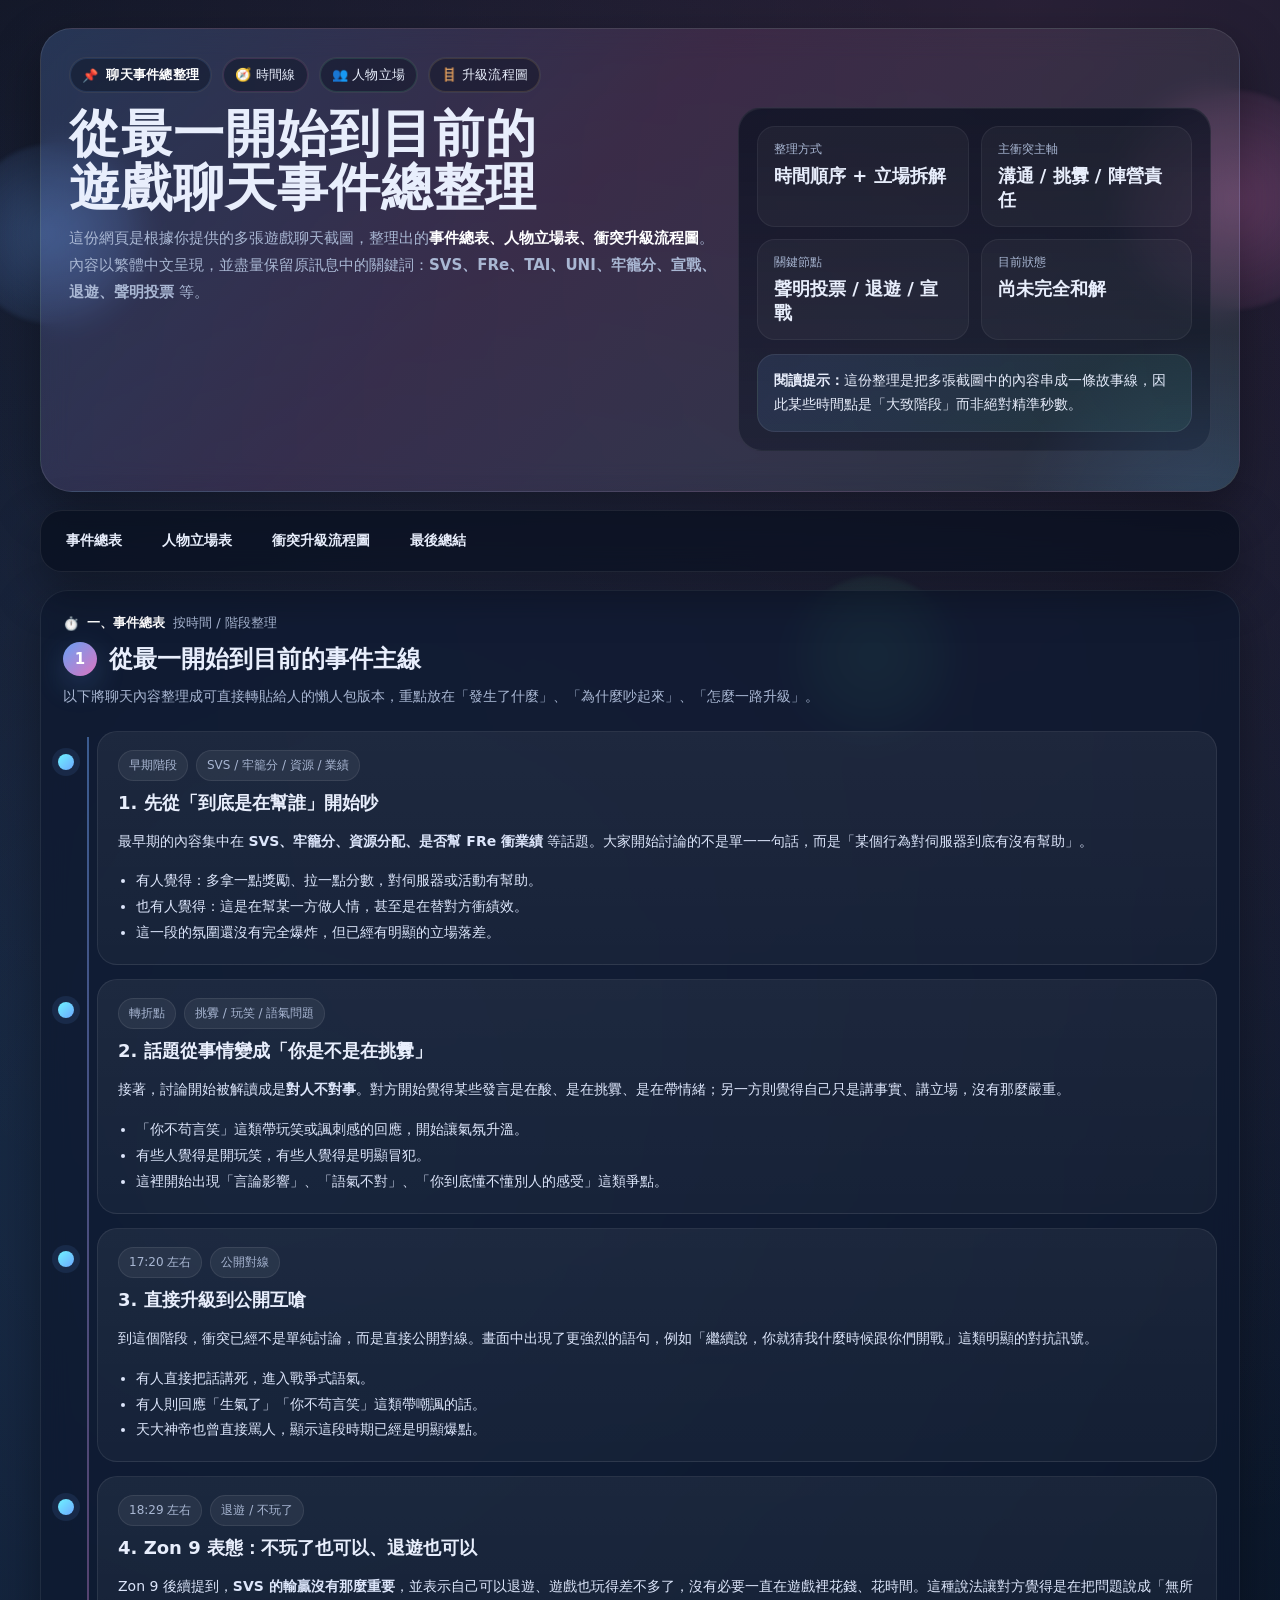
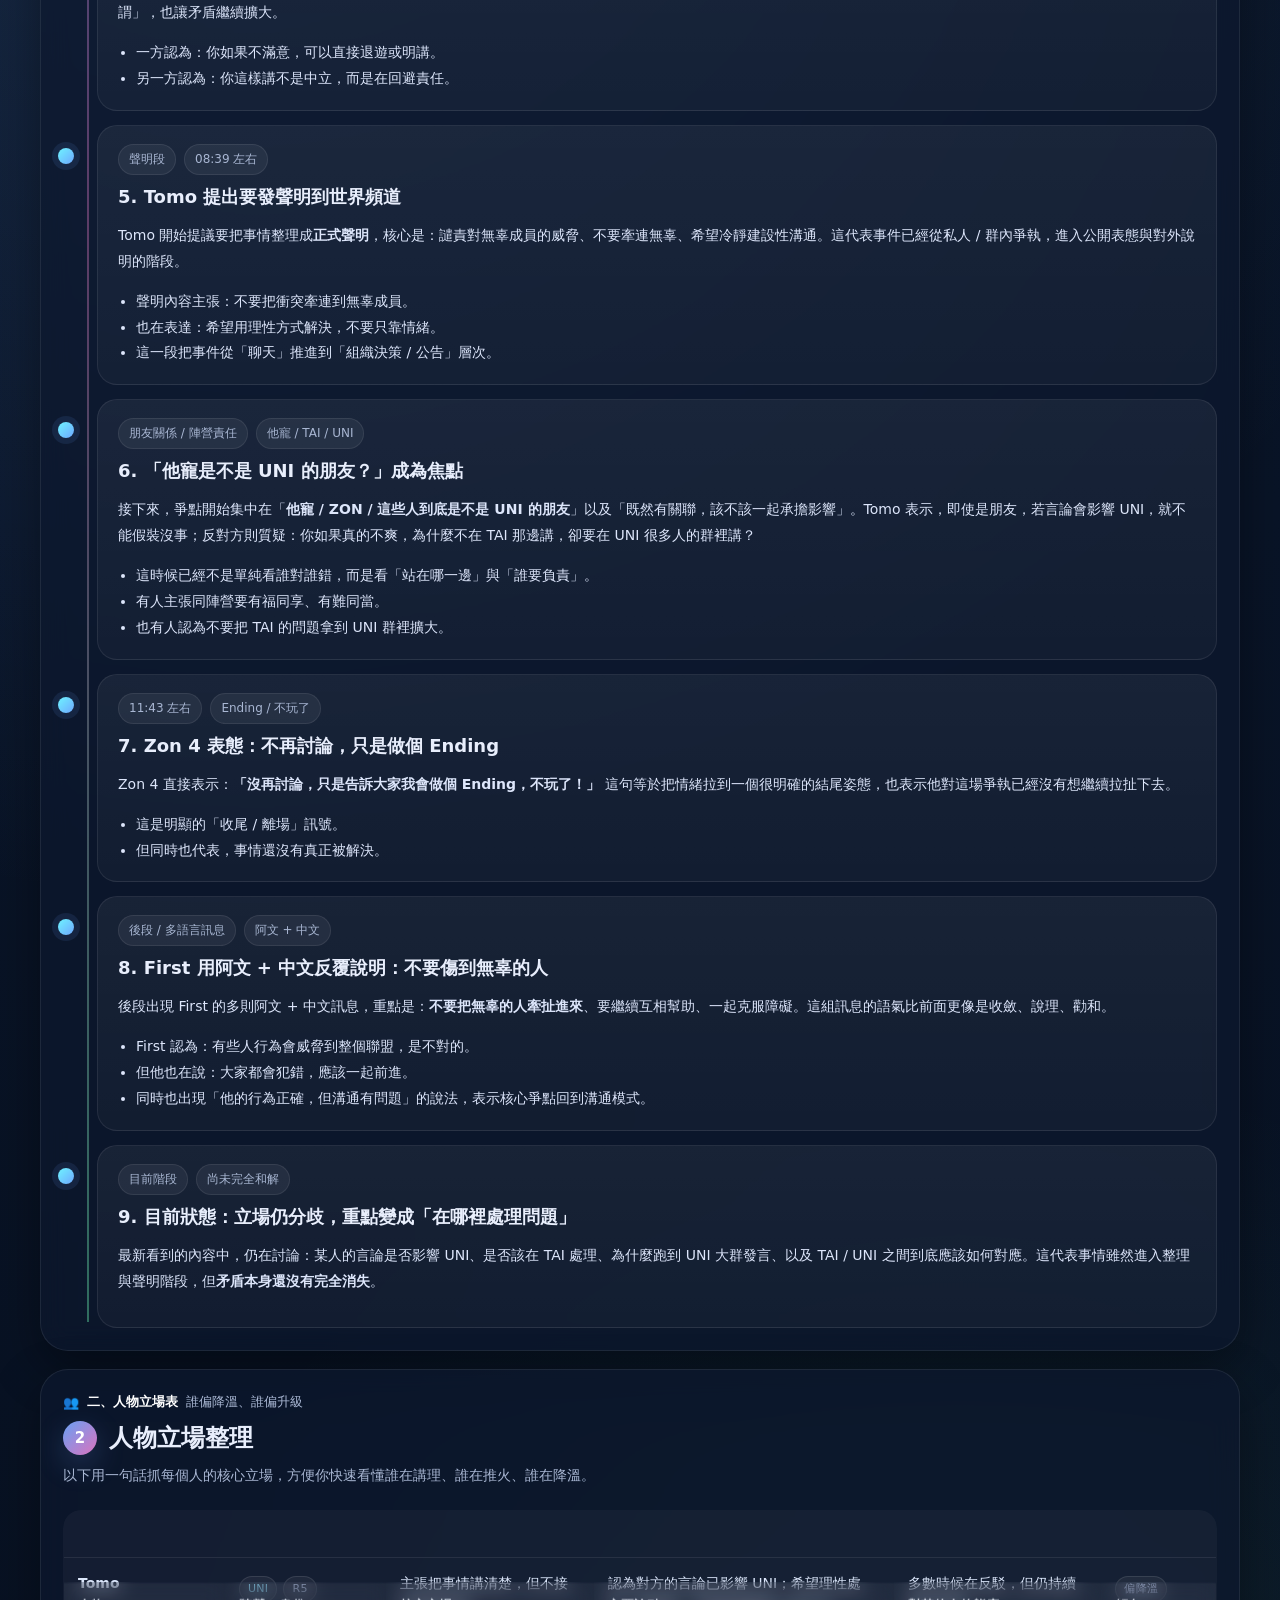
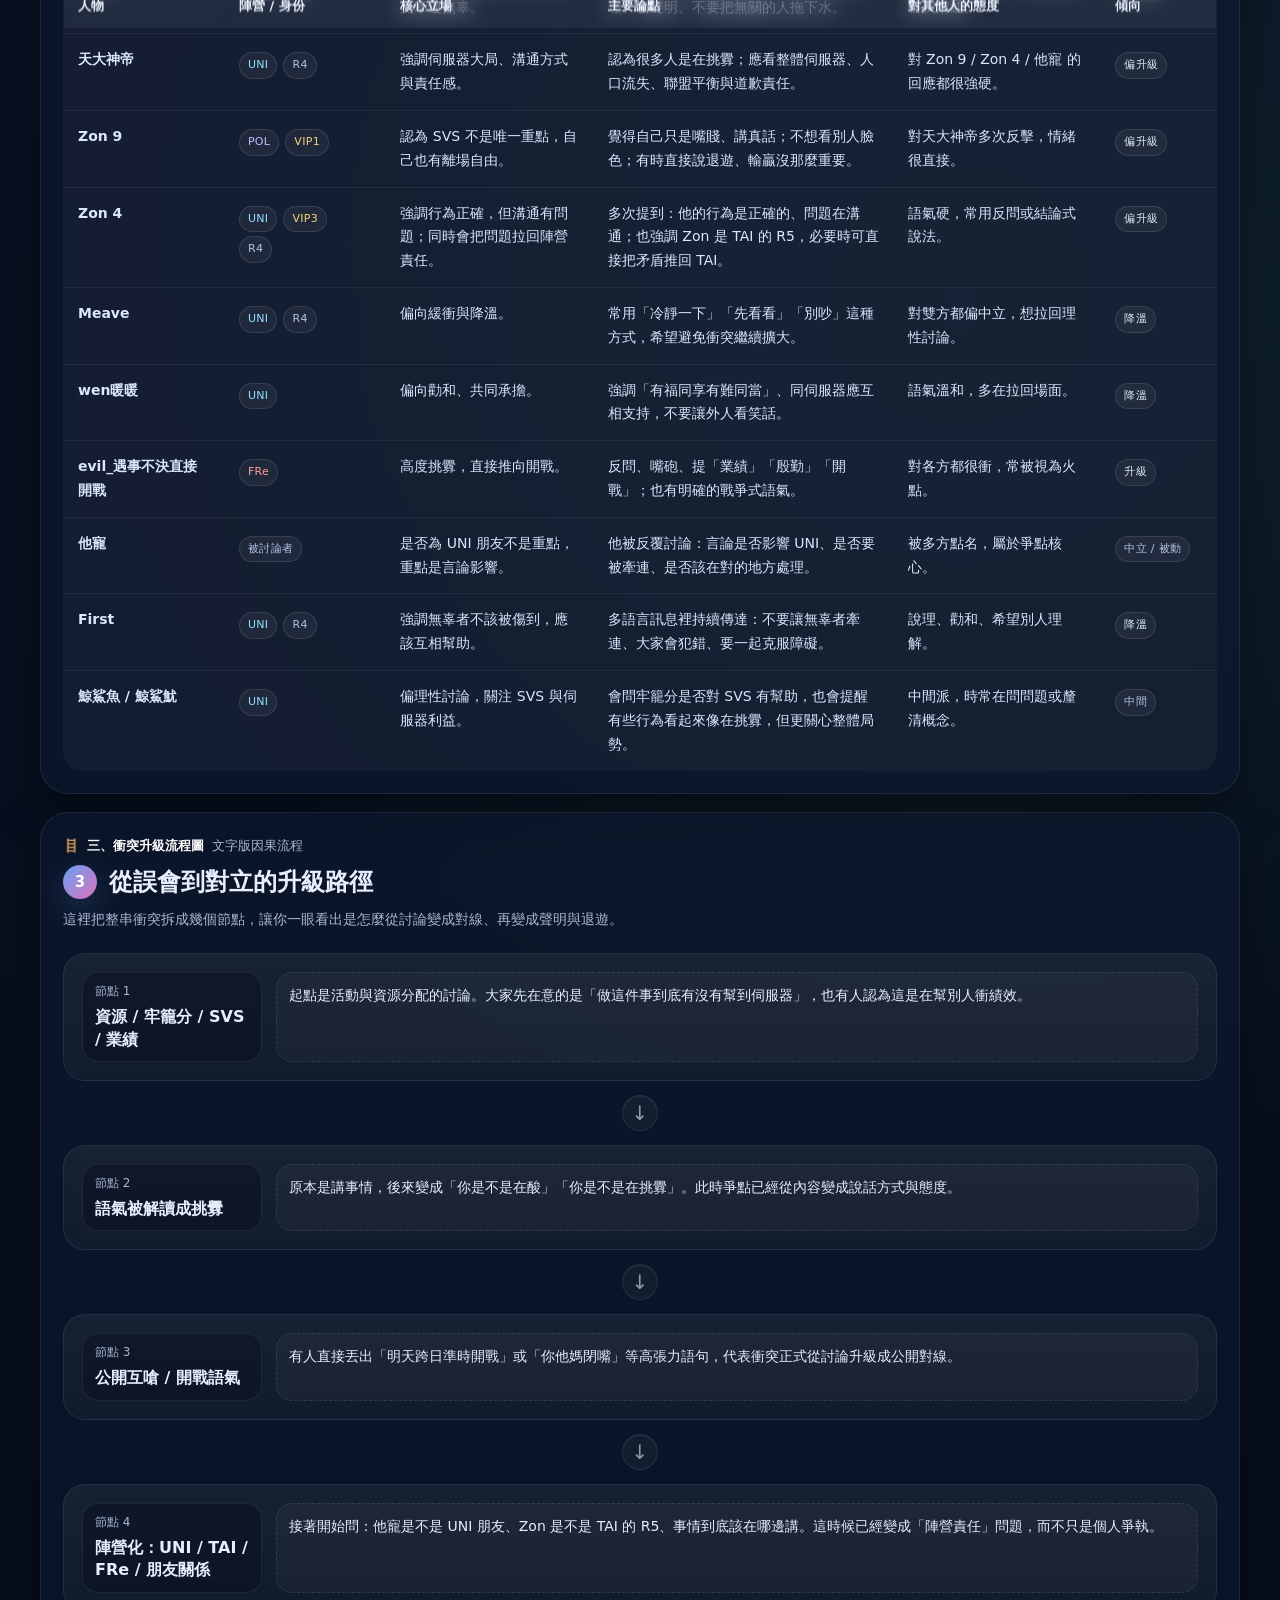
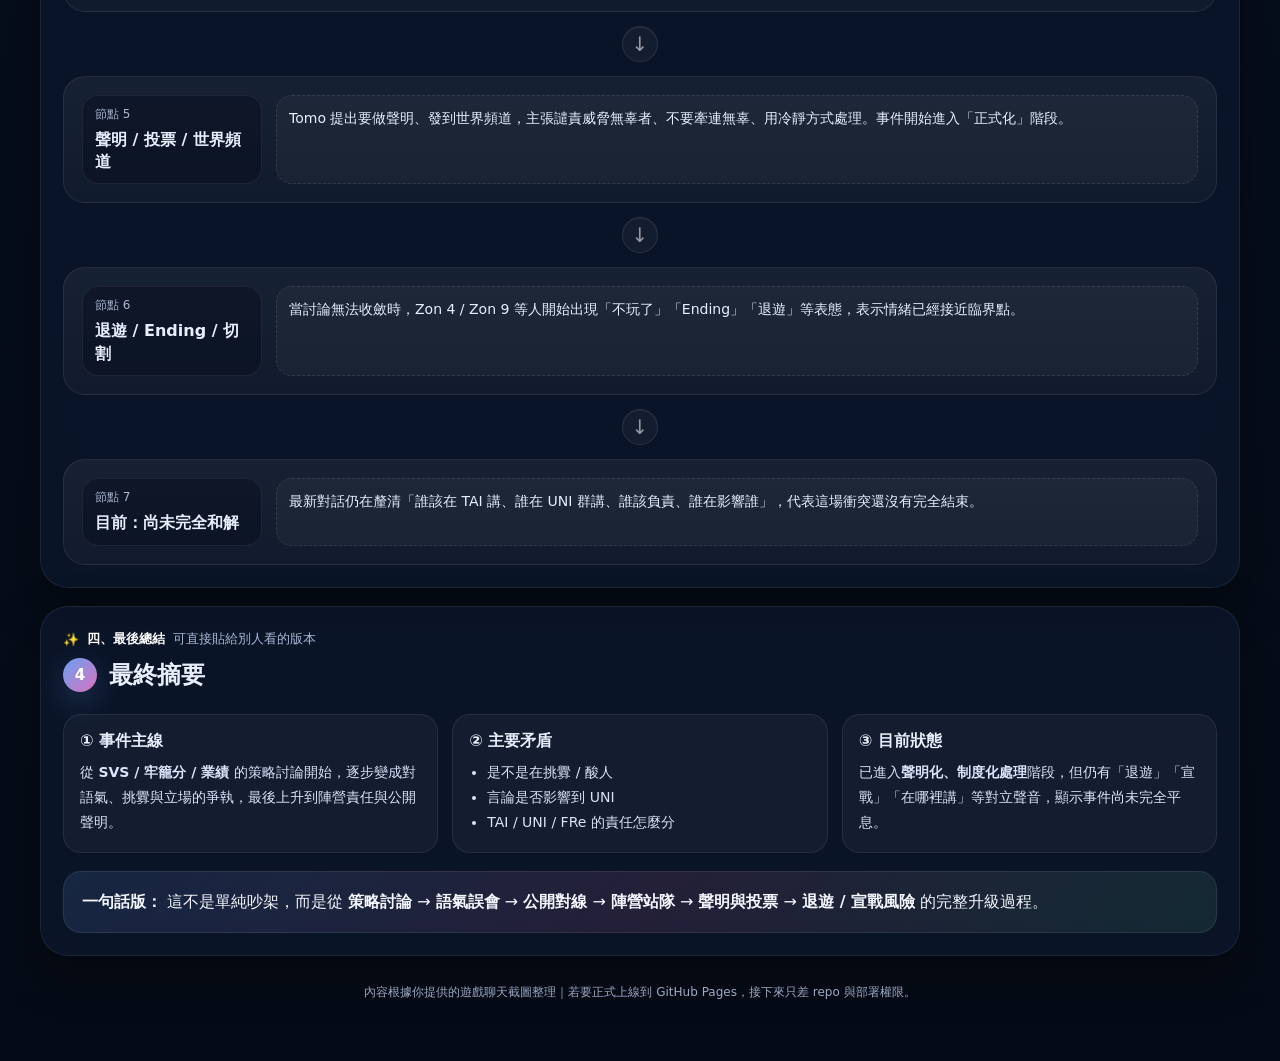
==== index.html @ 7f046c93 "Make table horizontally scrollable on mobile" ====
<!doctype html>
<html lang="zh-Hant">
<head>
  <meta charset="utf-8" />
  <meta name="viewport" content="width=device-width, initial-scale=1" />
  <title>聊天事件總整理｜事件總表・人物立場表・衝突流程圖</title>
  <meta name="description" content="依據多張遊戲聊天截圖整理的事件總表、人物立場表與衝突升級流程圖。" />
  <style>
    :root {
      --bg: #07111f;
      --bg2: #0b1730;
      --panel: rgba(13, 24, 46, 0.72);
      --panel-strong: rgba(18, 31, 58, 0.88);
      --text: #e8eefc;
      --muted: #a9b7d3;
      --line: rgba(164, 190, 255, 0.18);
      --blue: #6ea8ff;
      --cyan: #6ef3ff;
      --pink: #ff84d8;
      --gold: #f5c86a;
      --green: #63e6a8;
      --orange: #ffb15b;
      --red: #ff6b88;
      --shadow: 0 18px 48px rgba(0, 0, 0, 0.36);
      --radius: 24px;
    }

    * { box-sizing: border-box; }
    html { scroll-behavior: smooth; }
    body {
      margin: 0;
      font-family: Inter, "Noto Sans TC", "PingFang TC", "Microsoft JhengHei", system-ui, -apple-system, BlinkMacSystemFont, sans-serif;
      color: var(--text);
      background:
        radial-gradient(circle at 20% 20%, rgba(110, 168, 255, 0.18), transparent 28%),
        radial-gradient(circle at 80% 0%, rgba(255, 132, 216, 0.14), transparent 26%),
        radial-gradient(circle at 75% 60%, rgba(99, 230, 168, 0.09), transparent 24%),
        linear-gradient(180deg, #06101c 0%, #091427 36%, #050b16 100%);
      min-height: 100vh;
      overflow-x: hidden;
    }

    .ambient {
      position: fixed;
      inset: 0;
      pointer-events: none;
      overflow: hidden;
      z-index: 0;
    }
    .orb {
      position: absolute;
      border-radius: 999px;
      filter: blur(2px);
      opacity: 0.65;
      animation: float 16s ease-in-out infinite;
    }
    .orb.one { width: 180px; height: 180px; left: -36px; top: 16vh; background: radial-gradient(circle, rgba(110,168,255,.55), rgba(110,168,255,0)); }
    .orb.two { width: 220px; height: 220px; right: -60px; top: 10vh; background: radial-gradient(circle, rgba(255,132,216,.45), rgba(255,132,216,0)); animation-delay: -4s; }
    .orb.three { width: 160px; height: 160px; left: 62vw; top: 64vh; background: radial-gradient(circle, rgba(99,230,168,.38), rgba(99,230,168,0)); animation-delay: -8s; }
    .grid {
      position: absolute;
      inset: 0;
      background-image:
        linear-gradient(rgba(255,255,255,0.03) 1px, transparent 1px),
        linear-gradient(90deg, rgba(255,255,255,0.03) 1px, transparent 1px);
      background-size: 64px 64px;
      mask-image: linear-gradient(180deg, rgba(0,0,0,.65), transparent 90%);
      opacity: 0.24;
    }
    @keyframes float {
      0%, 100% { transform: translate3d(0,0,0) scale(1); }
      50% { transform: translate3d(0, -14px, 0) scale(1.05); }
    }

    .wrap {
      position: relative;
      z-index: 1;
      width: min(1200px, calc(100% - 40px));
      margin: 0 auto;
      padding: 28px 0 56px;
    }

    .hero {
      position: relative;
      background: linear-gradient(135deg, rgba(110,168,255,.20), rgba(255,132,216,.11) 42%, rgba(99,230,168,.10));
      border: 1px solid rgba(255,255,255,.10);
      box-shadow: var(--shadow);
      border-radius: 32px;
      padding: 28px 28px 24px;
      overflow: hidden;
      backdrop-filter: blur(14px);
    }
    .hero::after {
      content: "";
      position: absolute;
      inset: auto -15% -55% auto;
      width: 420px;
      height: 420px;
      border-radius: 50%;
      background: radial-gradient(circle, rgba(110,168,255,.18), transparent 68%);
      pointer-events: none;
    }
    .hero-top {
      display: flex;
      gap: 16px;
      align-items: flex-start;
      justify-content: space-between;
      flex-wrap: wrap;
      margin-bottom: 16px;
    }
    .badge-row { display: flex; flex-wrap: wrap; gap: 10px; margin-bottom: 14px; }
    .badge {
      display: inline-flex;
      align-items: center;
      gap: 8px;
      padding: 8px 12px;
      border-radius: 999px;
      border: 1px solid rgba(255,255,255,.12);
      background: rgba(8, 16, 30, .42);
      color: var(--text);
      font-size: 13px;
      letter-spacing: .02em;
    }
    .badge strong { color: white; }
    .badge.blue { box-shadow: inset 0 0 0 1px rgba(110,168,255,.14); }
    .badge.green { box-shadow: inset 0 0 0 1px rgba(99,230,168,.14); }
    .badge.pink { box-shadow: inset 0 0 0 1px rgba(255,132,216,.14); }
    .badge.gold { box-shadow: inset 0 0 0 1px rgba(245,200,106,.14); }

    h1 {
      margin: 0;
      font-size: clamp(30px, 4vw, 54px);
      line-height: 1.05;
      letter-spacing: .02em;
    }
    .subtitle {
      margin-top: 10px;
      max-width: 820px;
      color: var(--muted);
      font-size: 15px;
      line-height: 1.8;
    }
    .hero-card {
      min-width: min(380px, 100%);
      flex: 1 1 340px;
      background: linear-gradient(180deg, rgba(8, 15, 30, .70), rgba(8, 15, 30, .42));
      border: 1px solid rgba(255,255,255,.08);
      border-radius: 24px;
      padding: 18px;
      box-shadow: inset 0 1px 0 rgba(255,255,255,.05);
    }
    .hero-card .row {
      display: grid;
      grid-template-columns: 1fr 1fr;
      gap: 12px;
    }
    .stat {
      padding: 14px 16px;
      border-radius: 18px;
      background: rgba(255,255,255,.04);
      border: 1px solid rgba(255,255,255,.06);
    }
    .stat .k { color: var(--muted); font-size: 12px; margin-bottom: 6px; }
    .stat .v { font-size: 18px; font-weight: 700; }
    .stat .v small { font-weight: 500; color: var(--muted); }
    .hero-note {
      margin-top: 14px;
      padding: 14px 16px;
      border-radius: 18px;
      background: linear-gradient(135deg, rgba(110,168,255,.12), rgba(99,230,168,.10));
      border: 1px solid rgba(255,255,255,.08);
      color: var(--text);
      line-height: 1.7;
      font-size: 14px;
    }

    .nav {
      position: sticky;
      top: 0;
      z-index: 9;
      margin: 18px 0 18px;
      padding: 10px;
      border-radius: 22px;
      background: rgba(8, 15, 30, .72);
      border: 1px solid rgba(255,255,255,.08);
      backdrop-filter: blur(14px);
      display: flex;
      flex-wrap: wrap;
      gap: 10px;
      box-shadow: var(--shadow);
    }
    .nav a {
      text-decoration: none;
      color: var(--text);
      padding: 10px 14px;
      border-radius: 14px;
      background: transparent;
      border: 1px solid transparent;
      transition: .2s ease;
      font-weight: 600;
      font-size: 14px;
    }
    .nav a:hover {
      background: rgba(255,255,255,.06);
      border-color: rgba(255,255,255,.08);
      transform: translateY(-1px);
    }

    .section {
      margin-top: 18px;
      background: var(--panel);
      border: 1px solid rgba(255,255,255,.08);
      border-radius: 28px;
      overflow: hidden;
      box-shadow: var(--shadow);
      backdrop-filter: blur(14px);
    }
    .section-head {
      padding: 22px 22px 0;
    }
    .section-title {
      display: flex;
      align-items: center;
      gap: 12px;
      flex-wrap: wrap;
      margin: 0;
      font-size: 24px;
    }
    .section-title .num {
      width: 34px;
      height: 34px;
      display: inline-grid;
      place-items: center;
      border-radius: 999px;
      background: linear-gradient(135deg, rgba(110,168,255,.95), rgba(255,132,216,.85));
      color: white;
      font-size: 15px;
      font-weight: 800;
      box-shadow: 0 10px 30px rgba(110,168,255,.22);
    }
    .section-subtitle {
      margin: 8px 0 0;
      color: var(--muted);
      line-height: 1.75;
      font-size: 14px;
    }

    .content {
      padding: 22px;
    }

    .table-scroll {
      overflow-x: auto;
      -webkit-overflow-scrolling: touch;
      border-radius: 18px;
      scrollbar-width: thin;
      scrollbar-color: rgba(110,168,255,.65) rgba(255,255,255,.06);
    }
    .table-scroll::-webkit-scrollbar {
      height: 10px;
    }
    .table-scroll::-webkit-scrollbar-track {
      background: rgba(255,255,255,.06);
      border-radius: 999px;
    }
    .table-scroll::-webkit-scrollbar-thumb {
      background: linear-gradient(90deg, rgba(110,168,255,.75), rgba(255,132,216,.65));
      border-radius: 999px;
    }

    .timeline {
      display: grid;
      gap: 14px;
      position: relative;
    }
    .timeline::before {
      content: "";
      position: absolute;
      left: 24px;
      top: 6px;
      bottom: 6px;
      width: 2px;
      background: linear-gradient(180deg, rgba(110,168,255,.7), rgba(255,132,216,.5), rgba(99,230,168,.65));
      opacity: .65;
    }
    .event {
      position: relative;
      margin-left: 34px;
      padding: 18px 18px 18px 20px;
      border-radius: 20px;
      background: linear-gradient(180deg, rgba(255,255,255,.055), rgba(255,255,255,.03));
      border: 1px solid rgba(255,255,255,.08);
    }
    .event::before {
      content: "";
      position: absolute;
      left: -40px;
      top: 22px;
      width: 16px;
      height: 16px;
      border-radius: 50%;
      background: linear-gradient(135deg, var(--cyan), var(--blue));
      box-shadow: 0 0 0 6px rgba(110,168,255,.10);
    }
    .event h3 {
      margin: 0 0 8px;
      font-size: 18px;
    }
    .event .meta {
      display: flex;
      flex-wrap: wrap;
      gap: 8px;
      margin-bottom: 10px;
    }
    .pill {
      display: inline-flex;
      align-items: center;
      gap: 6px;
      padding: 6px 10px;
      border-radius: 999px;
      font-size: 12px;
      background: rgba(255,255,255,.06);
      border: 1px solid rgba(255,255,255,.08);
      color: var(--muted);
    }
    .event p, .event li {
      color: #dde6fb;
      line-height: 1.85;
      font-size: 14px;
    }
    .event ul {
      margin: 8px 0 0 18px;
      padding: 0;
    }

    .grid-2 {
      display: grid;
      grid-template-columns: 1.15fr .85fr;
      gap: 18px;
    }

    table {
      width: 100%;
      min-width: 980px;
      border-collapse: collapse;
      overflow: hidden;
      border-radius: 18px;
      background: rgba(255,255,255,.035);
      border: 1px solid rgba(255,255,255,.08);
    }
    thead th {
      text-align: left;
      font-size: 13px;
      color: #edf4ff;
      background: rgba(255,255,255,.05);
      padding: 14px 14px;
      border-bottom: 1px solid rgba(255,255,255,.08);
      position: sticky;
      top: 72px;
      backdrop-filter: blur(10px);
    }
    tbody td {
      vertical-align: top;
      padding: 14px;
      color: #dce7fb;
      border-bottom: 1px solid rgba(255,255,255,.06);
      font-size: 14px;
      line-height: 1.7;
    }
    tbody tr:hover { background: rgba(255,255,255,.03); }
    tbody tr:last-child td { border-bottom: 0; }

    .role {
      font-weight: 800;
      font-size: 15px;
      margin-bottom: 4px;
      display: inline-flex;
      align-items: center;
      gap: 8px;
    }
    .tag {
      display: inline-flex;
      align-items: center;
      padding: 3px 8px;
      border-radius: 999px;
      font-size: 11px;
      letter-spacing: .03em;
      border: 1px solid rgba(255,255,255,.10);
      background: rgba(255,255,255,.05);
      margin-right: 6px;
      margin-top: 4px;
    }
    .tag.uni { color: #8fe0ff; }
    .tag.tai { color: #ffc46c; }
    .tag.pol { color: #cab8ff; }
    .tag.fre { color: #ff9e9e; }
    .tag.vip { color: #f5d27b; }
    .tag.neutral { color: #b2c3e5; }

    .flow {
      display: grid;
      gap: 14px;
    }
    .node {
      position: relative;
      display: grid;
      grid-template-columns: 180px 1fr;
      gap: 14px;
      align-items: stretch;
      padding: 18px;
      border-radius: 22px;
      background: linear-gradient(180deg, rgba(255,255,255,.055), rgba(255,255,255,.03));
      border: 1px solid rgba(255,255,255,.08);
    }
    .node .left {
      padding: 10px 12px;
      border-radius: 16px;
      background: rgba(8, 15, 30, .45);
      border: 1px solid rgba(255,255,255,.07);
    }
    .node .left .k {
      color: var(--muted);
      font-size: 12px;
      margin-bottom: 6px;
    }
    .node .left .v {
      font-size: 16px;
      font-weight: 800;
      line-height: 1.4;
    }
    .node .right {
      padding: 10px 12px;
      border-radius: 16px;
      background: rgba(255,255,255,.03);
      border: 1px dashed rgba(255,255,255,.10);
      color: #e7efff;
      line-height: 1.8;
      font-size: 14px;
    }
    .arrow {
      display: grid;
      place-items: center;
      color: rgba(255,255,255,.55);
      font-size: 20px;
      line-height: 1;
      user-select: none;
    }
    .arrow span {
      display: inline-grid;
      place-items: center;
      width: 36px;
      height: 36px;
      border-radius: 50%;
      background: rgba(255,255,255,.04);
      border: 1px solid rgba(255,255,255,.08);
      box-shadow: inset 0 1px 0 rgba(255,255,255,.06);
    }

    .summary {
      display: grid;
      grid-template-columns: repeat(3, minmax(0, 1fr));
      gap: 14px;
    }
    .summary .box {
      padding: 16px;
      border-radius: 18px;
      background: rgba(255,255,255,.04);
      border: 1px solid rgba(255,255,255,.08);
    }
    .summary .box h4 { margin: 0 0 8px; font-size: 16px; }
    .summary .box p, .summary .box li {
      margin: 0;
      color: #dae4fb;
      line-height: 1.8;
      font-size: 14px;
    }
    .summary .box ul { margin: 0; padding-left: 18px; }

    .callout {
      margin-top: 18px;
      padding: 16px 18px;
      border-radius: 18px;
      background: linear-gradient(135deg, rgba(110,168,255,.13), rgba(255,132,216,.10), rgba(99,230,168,.10));
      border: 1px solid rgba(255,255,255,.08);
      color: #f4f7ff;
      line-height: 1.8;
    }

    .footer {
      margin: 18px 0 0;
      color: var(--muted);
      font-size: 12px;
      text-align: center;
      padding: 10px 0 4px;
    }

    .highlight {
      color: #ffffff;
      font-weight: 800;
    }
    .kicker {
      display: inline-flex;
      align-items: center;
      gap: 8px;
      color: var(--muted);
      font-size: 13px;
      margin-bottom: 10px;
    }
    .kicker b { color: white; }

    @media (max-width: 980px) {
      .grid-2 { grid-template-columns: 1fr; }
      .summary { grid-template-columns: 1fr; }
      .node { grid-template-columns: 1fr; }
      .timeline::before { left: 16px; }
      .event { margin-left: 26px; }
      .event::before { left: -34px; }
      thead th { top: 0; }
      .hero-card { min-width: 100%; }
    }
    @media (max-width: 640px) {
      .wrap { width: min(1200px, calc(100% - 24px)); padding-top: 14px; }
      .hero, .section { border-radius: 22px; }
      h1 { font-size: 28px; }
      .content { padding: 16px; }
      .section-head { padding: 18px 16px 0; }
      .nav { top: 8px; }
    }
  </style>
</head>
<body>
  <div class="ambient" aria-hidden="true">
    <div class="grid"></div>
    <div class="orb one"></div>
    <div class="orb two"></div>
    <div class="orb three"></div>
  </div>

  <main class="wrap">
    <section class="hero">
      <div class="badge-row">
        <span class="badge blue">📌 <strong>聊天事件總整理</strong></span>
        <span class="badge pink">🧭 時間線</span>
        <span class="badge green">👥 人物立場</span>
        <span class="badge gold">🪜 升級流程圖</span>
      </div>

      <div class="hero-top">
        <div style="flex: 1 1 520px; min-width: 0;">
          <h1>從最一開始到目前的<br>遊戲聊天事件總整理</h1>
          <div class="subtitle">
            這份網頁是根據你提供的多張遊戲聊天截圖，整理出的<strong class="highlight">事件總表、人物立場表、衝突升級流程圖</strong>。
            內容以繁體中文呈現，並盡量保留原訊息中的關鍵詞：<strong>SVS、FRe、TAI、UNI、牢籠分、宣戰、退遊、聲明投票</strong> 等。
          </div>
        </div>

        <div class="hero-card">
          <div class="row">
            <div class="stat">
              <div class="k">整理方式</div>
              <div class="v">時間順序 + 立場拆解</div>
            </div>
            <div class="stat">
              <div class="k">主衝突主軸</div>
              <div class="v">溝通 / 挑釁 / 陣營責任</div>
            </div>
            <div class="stat">
              <div class="k">關鍵節點</div>
              <div class="v">聲明投票 / 退遊 / 宣戰</div>
            </div>
            <div class="stat">
              <div class="k">目前狀態</div>
              <div class="v">尚未完全和解</div>
            </div>
          </div>
          <div class="hero-note">
            <strong>閱讀提示：</strong>這份整理是把多張截圖中的內容串成一條故事線，因此某些時間點是「大致階段」而非絕對精準秒數。
          </div>
        </div>
      </div>
    </section>

    <nav class="nav" aria-label="頁面導覽">
      <a href="#timeline">事件總表</a>
      <a href="#characters">人物立場表</a>
      <a href="#flow">衝突升級流程圖</a>
      <a href="#summary">最後總結</a>
    </nav>

    <section class="section" id="timeline">
      <div class="section-head">
        <div class="kicker">⏱️ <b>一、事件總表</b> <span>按時間 / 階段整理</span></div>
        <h2 class="section-title"><span class="num">1</span>從最一開始到目前的事件主線</h2>
        <p class="section-subtitle">以下將聊天內容整理成可直接轉貼給人的懶人包版本，重點放在「發生了什麼」、「為什麼吵起來」、「怎麼一路升級」。</p>
      </div>
      <div class="content">
        <div class="timeline">
          <article class="event">
            <div class="meta">
              <span class="pill">早期階段</span>
              <span class="pill">SVS / 牢籠分 / 資源 / 業績</span>
            </div>
            <h3>1. 先從「到底是在幫誰」開始吵</h3>
            <p>最早期的內容集中在 <strong>SVS、牢籠分、資源分配、是否幫 FRe 衝業績</strong> 等話題。大家開始討論的不是單一一句話，而是「某個行為對伺服器到底有沒有幫助」。</p>
            <ul>
              <li>有人覺得：多拿一點獎勵、拉一點分數，對伺服器或活動有幫助。</li>
              <li>也有人覺得：這是在幫某一方做人情，甚至是在替對方衝績效。</li>
              <li>這一段的氛圍還沒有完全爆炸，但已經有明顯的立場落差。</li>
            </ul>
          </article>

          <article class="event">
            <div class="meta">
              <span class="pill">轉折點</span>
              <span class="pill">挑釁 / 玩笑 / 語氣問題</span>
            </div>
            <h3>2. 話題從事情變成「你是不是在挑釁」</h3>
            <p>接著，討論開始被解讀成是<strong>對人不對事</strong>。對方開始覺得某些發言是在酸、是在挑釁、是在帶情緒；另一方則覺得自己只是講事實、講立場，沒有那麼嚴重。</p>
            <ul>
              <li>「你不苟言笑」這類帶玩笑或諷刺感的回應，開始讓氣氛升溫。</li>
              <li>有些人覺得是開玩笑，有些人覺得是明顯冒犯。</li>
              <li>這裡開始出現「言論影響」、「語氣不對」、「你到底懂不懂別人的感受」這類爭點。</li>
            </ul>
          </article>

          <article class="event">
            <div class="meta">
              <span class="pill">17:20 左右</span>
              <span class="pill">公開對線</span>
            </div>
            <h3>3. 直接升級到公開互嗆</h3>
            <p>到這個階段，衝突已經不是單純討論，而是直接公開對線。畫面中出現了更強烈的語句，例如「繼續說，你就猜我什麼時候跟你們開戰」這類明顯的對抗訊號。</p>
            <ul>
              <li>有人直接把話講死，進入戰爭式語氣。</li>
              <li>有人則回應「生氣了」「你不苟言笑」這類帶嘲諷的話。</li>
              <li>天大神帝也曾直接罵人，顯示這段時期已經是明顯爆點。</li>
            </ul>
          </article>

          <article class="event">
            <div class="meta">
              <span class="pill">18:29 左右</span>
              <span class="pill">退遊 / 不玩了</span>
            </div>
            <h3>4. Zon 9 表態：不玩了也可以、退遊也可以</h3>
            <p>Zon 9 後續提到，<strong>SVS 的輸贏沒有那麼重要</strong>，並表示自己可以退遊、遊戲也玩得差不多了，沒有必要一直在遊戲裡花錢、花時間。這種說法讓對方覺得是在把問題說成「無所謂」，也讓矛盾繼續擴大。</p>
            <ul>
              <li>一方認為：你如果不滿意，可以直接退遊或明講。</li>
              <li>另一方認為：你這樣講不是中立，而是在回避責任。</li>
            </ul>
          </article>

          <article class="event">
            <div class="meta">
              <span class="pill">聲明段</span>
              <span class="pill">08:39 左右</span>
            </div>
            <h3>5. Tomo 提出要發聲明到世界頻道</h3>
            <p>Tomo 開始提議要把事情整理成<strong>正式聲明</strong>，核心是：譴責對無辜成員的威脅、不要牽連無辜、希望冷靜建設性溝通。這代表事件已經從私人 / 群內爭執，進入公開表態與對外說明的階段。</p>
            <ul>
              <li>聲明內容主張：不要把衝突牽連到無辜成員。</li>
              <li>也在表達：希望用理性方式解決，不要只靠情緒。</li>
              <li>這一段把事件從「聊天」推進到「組織決策 / 公告」層次。</li>
            </ul>
          </article>

          <article class="event">
            <div class="meta">
              <span class="pill">朋友關係 / 陣營責任</span>
              <span class="pill">他寵 / TAI / UNI</span>
            </div>
            <h3>6. 「他寵是不是 UNI 的朋友？」成為焦點</h3>
            <p>接下來，爭點開始集中在「<strong>他寵 / ZON / 這些人到底是不是 UNI 的朋友</strong>」以及「既然有關聯，該不該一起承擔影響」。Tomo 表示，即使是朋友，若言論會影響 UNI，就不能假裝沒事；反對方則質疑：你如果真的不爽，為什麼不在 TAI 那邊講，卻要在 UNI 很多人的群裡講？</p>
            <ul>
              <li>這時候已經不是單純看誰對誰錯，而是看「站在哪一邊」與「誰要負責」。</li>
              <li>有人主張同陣營要有福同享、有難同當。</li>
              <li>也有人認為不要把 TAI 的問題拿到 UNI 群裡擴大。</li>
            </ul>
          </article>

          <article class="event">
            <div class="meta">
              <span class="pill">11:43 左右</span>
              <span class="pill">Ending / 不玩了</span>
            </div>
            <h3>7. Zon 4 表態：不再討論，只是做個 Ending</h3>
            <p>Zon 4 直接表示：<strong>「沒再討論，只是告訴大家我會做個 Ending，不玩了！」</strong> 這句等於把情緒拉到一個很明確的結尾姿態，也表示他對這場爭執已經沒有想繼續拉扯下去。</p>
            <ul>
              <li>這是明顯的「收尾 / 離場」訊號。</li>
              <li>但同時也代表，事情還沒有真正被解決。</li>
            </ul>
          </article>

          <article class="event">
            <div class="meta">
              <span class="pill">後段 / 多語言訊息</span>
              <span class="pill">阿文 + 中文</span>
            </div>
            <h3>8. First 用阿文 + 中文反覆說明：不要傷到無辜的人</h3>
            <p>後段出現 First 的多則阿文 + 中文訊息，重點是：<strong>不要把無辜的人牽扯進來</strong>、要繼續互相幫助、一起克服障礙。這組訊息的語氣比前面更像是收斂、說理、勸和。</p>
            <ul>
              <li>First 認為：有些人行為會威脅到整個聯盟，是不對的。</li>
              <li>但他也在說：大家都會犯錯，應該一起前進。</li>
              <li>同時也出現「他的行為正確，但溝通有問題」的說法，表示核心爭點回到溝通模式。</li>
            </ul>
          </article>

          <article class="event">
            <div class="meta">
              <span class="pill">目前階段</span>
              <span class="pill">尚未完全和解</span>
            </div>
            <h3>9. 目前狀態：立場仍分歧，重點變成「在哪裡處理問題」</h3>
            <p>最新看到的內容中，仍在討論：某人的言論是否影響 UNI、是否該在 TAI 處理、為什麼跑到 UNI 大群發言、以及 TAI / UNI 之間到底應該如何對應。這代表事情雖然進入整理與聲明階段，但<strong>矛盾本身還沒有完全消失</strong>。</p>
          </article>
        </div>
      </div>
    </section>

    <section class="section" id="characters">
      <div class="section-head">
        <div class="kicker">👥 <b>二、人物立場表</b> <span>誰偏降溫、誰偏升級</span></div>
        <h2 class="section-title"><span class="num">2</span>人物立場整理</h2>
        <p class="section-subtitle">以下用一句話抓每個人的核心立場，方便你快速看懂誰在講理、誰在推火、誰在降溫。</p>
      </div>
      <div class="content">
        <div class="table-scroll" aria-label="人物立場表可左右滑動區塊">
          <table>
          <thead>
            <tr>
              <th style="width: 14%">人物</th>
              <th style="width: 14%">陣營 / 身份</th>
              <th style="width: 18%">核心立場</th>
              <th>主要論點</th>
              <th style="width: 18%">對其他人的態度</th>
              <th style="width: 10%">傾向</th>
            </tr>
          </thead>
          <tbody>
            <tr>
              <td><strong>Tomo</strong></td>
              <td><span class="tag uni">UNI</span><span class="tag neutral">R5</span></td>
              <td>主張把事情講清楚，但不接受牽連無辜。</td>
              <td>認為對方的言論已影響 UNI；希望理性處理、發聲明、不要把無關的人拖下水。</td>
              <td>多數時候在反駁，但仍持續嘗試溝通。</td>
              <td><span class="tag neutral">偏降溫</span></td>
            </tr>
            <tr>
              <td><strong>天大神帝</strong></td>
              <td><span class="tag uni">UNI</span><span class="tag neutral">R4</span></td>
              <td>強調伺服器大局、溝通方式與責任感。</td>
              <td>認為很多人是在挑釁；應看整體伺服器、人口流失、聯盟平衡與道歉責任。</td>
              <td>對 Zon 9 / Zon 4 / 他寵 的回應都很強硬。</td>
              <td><span class="tag orange">偏升級</span></td>
            </tr>
            <tr>
              <td><strong>Zon 9</strong></td>
              <td><span class="tag pol">POL</span><span class="tag vip">VIP1</span></td>
              <td>認為 SVS 不是唯一重點，自己也有離場自由。</td>
              <td>覺得自己只是嘴賤、講真話；不想看別人臉色；有時直接說退遊、輸贏沒那麼重要。</td>
              <td>對天大神帝多次反擊，情緒很直接。</td>
              <td><span class="tag orange">偏升級</span></td>
            </tr>
            <tr>
              <td><strong>Zon 4</strong></td>
              <td><span class="tag uni">UNI</span><span class="tag vip">VIP3</span><span class="tag neutral">R4</span></td>
              <td>強調行為正確，但溝通有問題；同時會把問題拉回陣營責任。</td>
              <td>多次提到：他的行為是正確的、問題在溝通；也強調 Zon 是 TAI 的 R5，必要時可直接把矛盾推回 TAI。</td>
              <td>語氣硬，常用反問或結論式說法。</td>
              <td><span class="tag orange">偏升級</span></td>
            </tr>
            <tr>
              <td><strong>Meave</strong></td>
              <td><span class="tag uni">UNI</span><span class="tag neutral">R4</span></td>
              <td>偏向緩衝與降溫。</td>
              <td>常用「冷靜一下」「先看看」「別吵」這種方式，希望避免衝突繼續擴大。</td>
              <td>對雙方都偏中立，想拉回理性討論。</td>
              <td><span class="tag green">降溫</span></td>
            </tr>
            <tr>
              <td><strong>wen暖暖</strong></td>
              <td><span class="tag uni">UNI</span></td>
              <td>偏向勸和、共同承擔。</td>
              <td>強調「有福同享有難同當」、同伺服器應互相支持，不要讓外人看笑話。</td>
              <td>語氣溫和，多在拉回場面。</td>
              <td><span class="tag green">降溫</span></td>
            </tr>
            <tr>
              <td><strong>evil_遇事不決直接開戰</strong></td>
              <td><span class="tag fre">FRe</span></td>
              <td>高度挑釁，直接推向開戰。</td>
              <td>反問、嘴砲、提「業績」「殷勤」「開戰」；也有明確的戰爭式語氣。</td>
              <td>對各方都很衝，常被視為火點。</td>
              <td><span class="tag red">升級</span></td>
            </tr>
            <tr>
              <td><strong>他寵</strong></td>
              <td><span class="tag neutral">被討論者</span></td>
              <td>是否為 UNI 朋友不是重點，重點是言論影響。</td>
              <td>他被反覆討論：言論是否影響 UNI、是否要被牽連、是否該在對的地方處理。</td>
              <td>被多方點名，屬於爭點核心。</td>
              <td><span class="tag neutral">中立 / 被動</span></td>
            </tr>
            <tr>
              <td><strong>First</strong></td>
              <td><span class="tag uni">UNI</span><span class="tag neutral">R4</span></td>
              <td>強調無辜者不該被傷到，應該互相幫助。</td>
              <td>多語言訊息裡持續傳達：不要讓無辜者牽連、大家會犯錯、要一起克服障礙。</td>
              <td>說理、勸和、希望別人理解。</td>
              <td><span class="tag green">降溫</span></td>
            </tr>
            <tr>
              <td><strong>鯨鯊魚 / 鯨鯊魷</strong></td>
              <td><span class="tag uni">UNI</span></td>
              <td>偏理性討論，關注 SVS 與伺服器利益。</td>
              <td>會問牢籠分是否對 SVS 有幫助，也會提醒有些行為看起來像在挑釁，但更關心整體局勢。</td>
              <td>中間派，時常在問問題或釐清概念。</td>
              <td><span class="tag neutral">中間</span></td>
            </tr>
          </tbody>
        </table>
        </div>
      </div>
    </section>

    <section class="section" id="flow">
      <div class="section-head">
        <div class="kicker">🪜 <b>三、衝突升級流程圖</b> <span>文字版因果流程</span></div>
        <h2 class="section-title"><span class="num">3</span>從誤會到對立的升級路徑</h2>
        <p class="section-subtitle">這裡把整串衝突拆成幾個節點，讓你一眼看出是怎麼從討論變成對線、再變成聲明與退遊。</p>
      </div>
      <div class="content">
        <div class="flow">
          <div class="node">
            <div class="left">
              <div class="k">節點 1</div>
              <div class="v">資源 / 牢籠分 / SVS / 業績</div>
            </div>
            <div class="right">起點是活動與資源分配的討論。大家先在意的是「做這件事到底有沒有幫到伺服器」，也有人認為這是在幫別人衝績效。</div>
          </div>
          <div class="arrow"><span>↓</span></div>
          <div class="node">
            <div class="left">
              <div class="k">節點 2</div>
              <div class="v">語氣被解讀成挑釁</div>
            </div>
            <div class="right">原本是講事情，後來變成「你是不是在酸」「你是不是在挑釁」。此時爭點已經從內容變成說話方式與態度。</div>
          </div>
          <div class="arrow"><span>↓</span></div>
          <div class="node">
            <div class="left">
              <div class="k">節點 3</div>
              <div class="v">公開互嗆 / 開戰語氣</div>
            </div>
            <div class="right">有人直接丟出「明天跨日準時開戰」或「你他媽閉嘴」等高張力語句，代表衝突正式從討論升級成公開對線。</div>
          </div>
          <div class="arrow"><span>↓</span></div>
          <div class="node">
            <div class="left">
              <div class="k">節點 4</div>
              <div class="v">陣營化：UNI / TAI / FRe / 朋友關係</div>
            </div>
            <div class="right">接著開始問：他寵是不是 UNI 朋友、Zon 是不是 TAI 的 R5、事情到底該在哪邊講。這時候已經變成「陣營責任」問題，而不只是個人爭執。</div>
          </div>
          <div class="arrow"><span>↓</span></div>
          <div class="node">
            <div class="left">
              <div class="k">節點 5</div>
              <div class="v">聲明 / 投票 / 世界頻道</div>
            </div>
            <div class="right">Tomo 提出要做聲明、發到世界頻道，主張譴責威脅無辜者、不要牽連無辜、用冷靜方式處理。事件開始進入「正式化」階段。</div>
          </div>
          <div class="arrow"><span>↓</span></div>
          <div class="node">
            <div class="left">
              <div class="k">節點 6</div>
              <div class="v">退遊 / Ending / 切割</div>
            </div>
            <div class="right">當討論無法收斂時，Zon 4 / Zon 9 等人開始出現「不玩了」「Ending」「退遊」等表態，表示情緒已經接近臨界點。</div>
          </div>
          <div class="arrow"><span>↓</span></div>
          <div class="node">
            <div class="left">
              <div class="k">節點 7</div>
              <div class="v">目前：尚未完全和解</div>
            </div>
            <div class="right">最新對話仍在釐清「誰該在 TAI 講、誰在 UNI 群講、誰該負責、誰在影響誰」，代表這場衝突還沒有完全結束。</div>
          </div>
        </div>
      </div>
    </section>

    <section class="section" id="summary">
      <div class="section-head">
        <div class="kicker">✨ <b>四、最後總結</b> <span>可直接貼給別人看的版本</span></div>
        <h2 class="section-title"><span class="num">4</span>最終摘要</h2>
      </div>
      <div class="content">
        <div class="summary">
          <div class="box">
            <h4>① 事件主線</h4>
            <p>從 <strong>SVS / 牢籠分 / 業績</strong> 的策略討論開始，逐步變成對語氣、挑釁與立場的爭執，最後上升到陣營責任與公開聲明。</p>
          </div>
          <div class="box">
            <h4>② 主要矛盾</h4>
            <ul>
              <li>是不是在挑釁 / 酸人</li>
              <li>言論是否影響到 UNI</li>
              <li>TAI / UNI / FRe 的責任怎麼分</li>
            </ul>
          </div>
          <div class="box">
            <h4>③ 目前狀態</h4>
            <p>已進入<strong>聲明化、制度化處理</strong>階段，但仍有「退遊」「宣戰」「在哪裡講」等對立聲音，顯示事件尚未完全平息。</p>
          </div>
        </div>

        <div class="callout">
          <strong>一句話版：</strong>
          這不是單純吵架，而是從 <strong>策略討論</strong> → <strong>語氣誤會</strong> → <strong>公開對線</strong> → <strong>陣營站隊</strong> → <strong>聲明與投票</strong> → <strong>退遊 / 宣戰風險</strong> 的完整升級過程。
        </div>
      </div>
    </section>

    <div class="footer">
      內容根據你提供的遊戲聊天截圖整理｜若要正式上線到 GitHub Pages，接下來只差 repo 與部署權限。
    </div>
  </main>
</body>
</html>
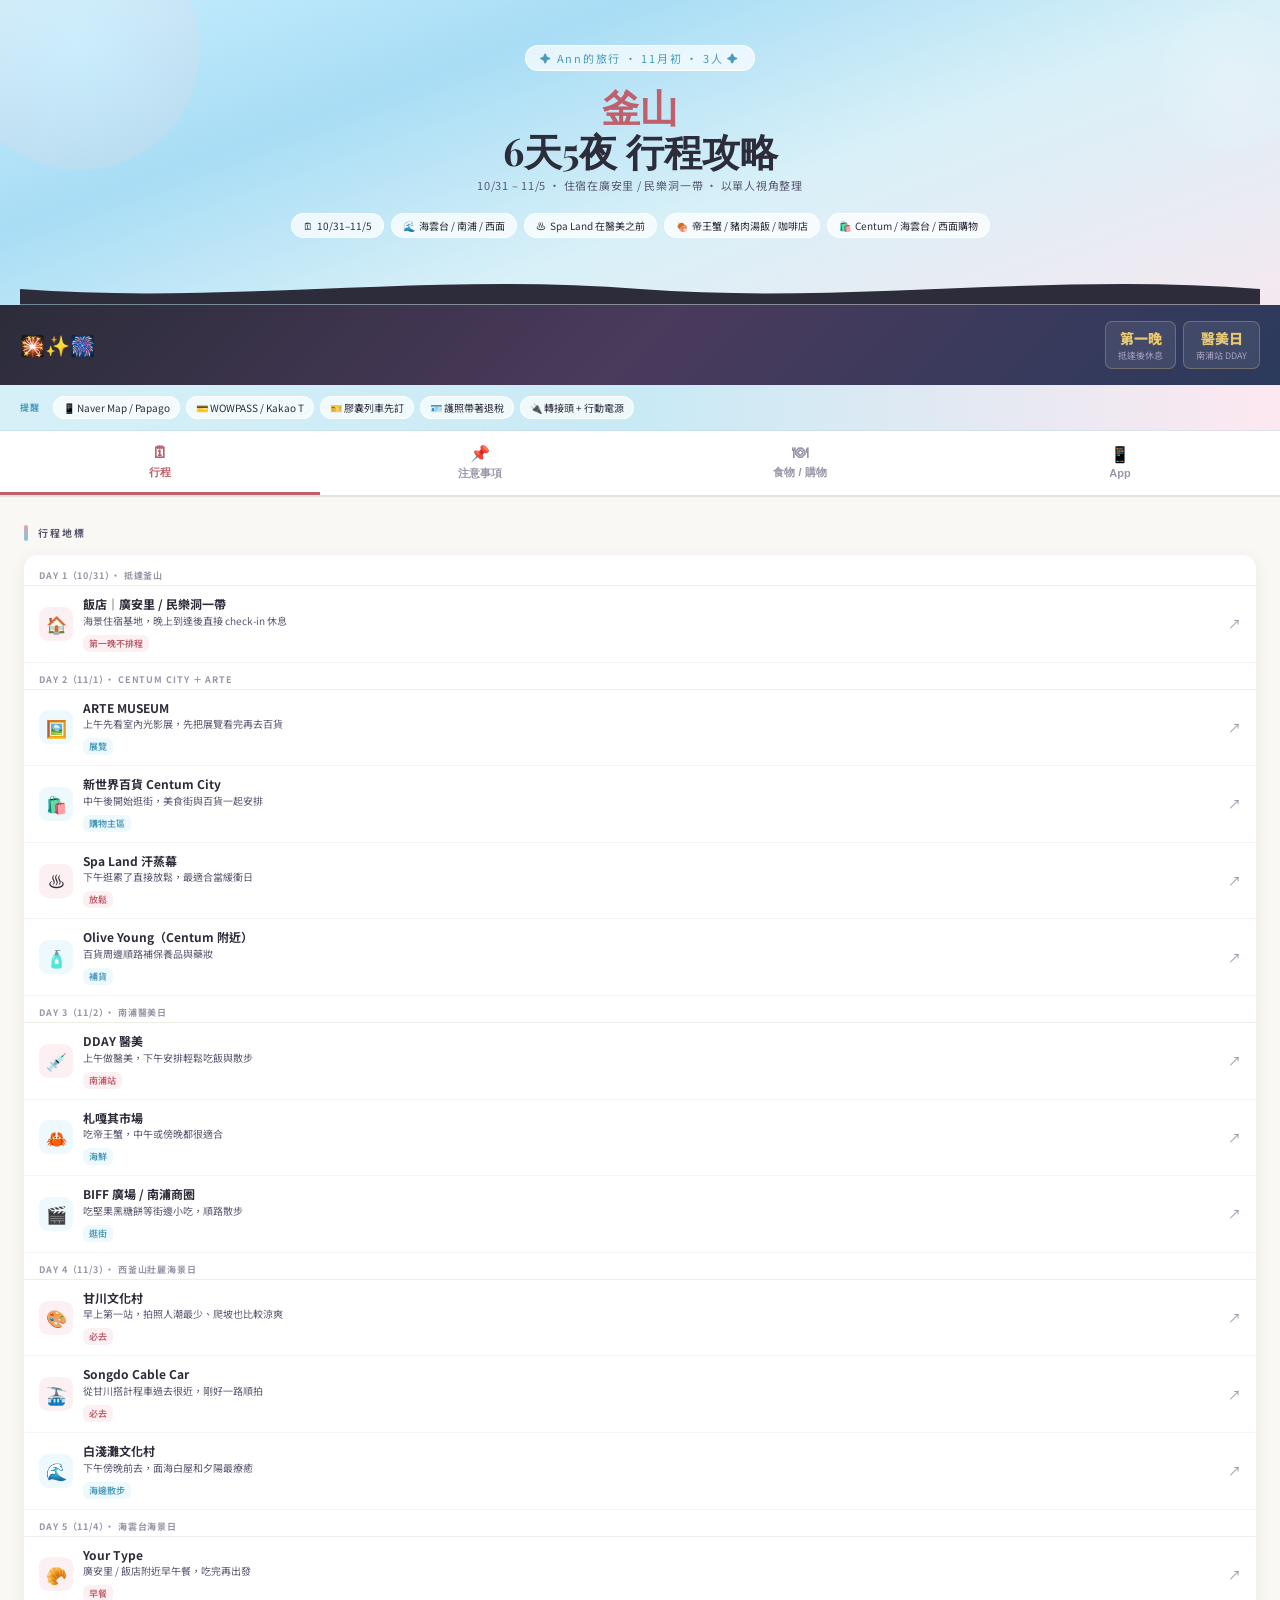
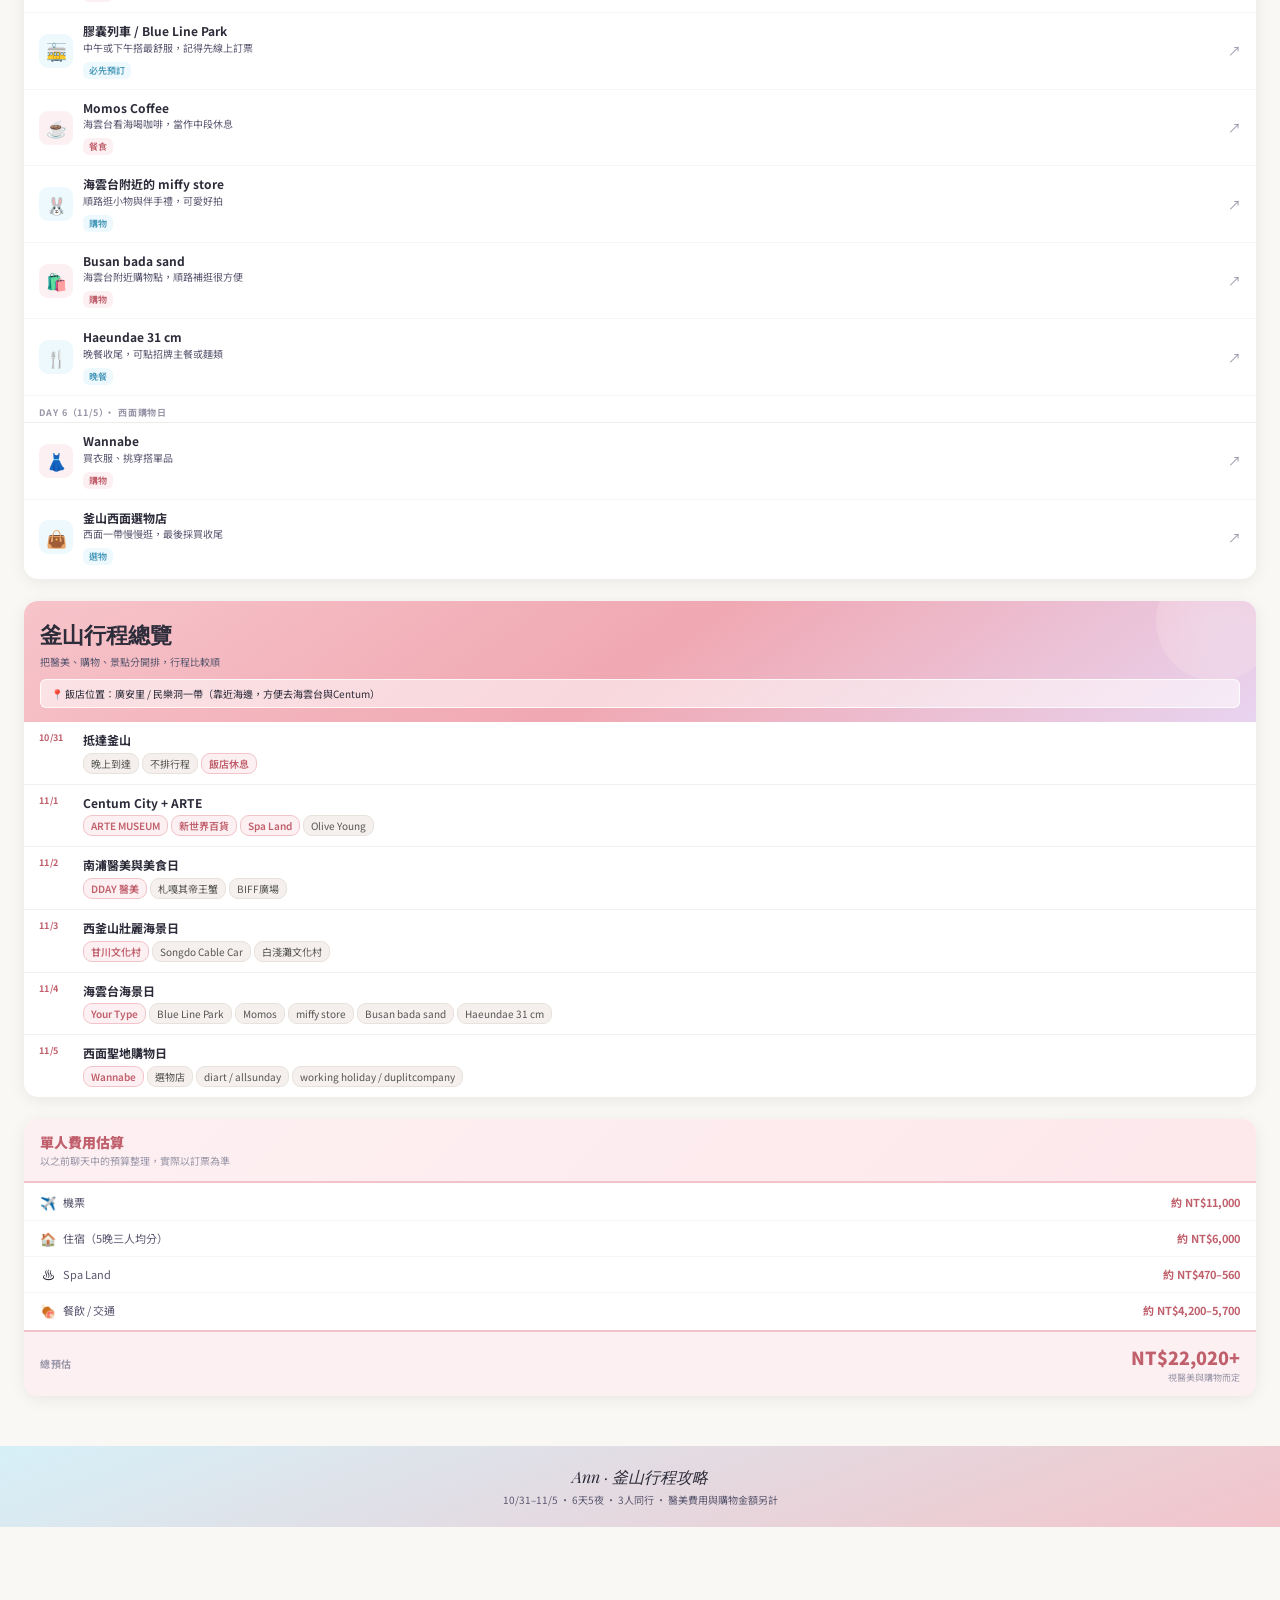
==== commit 5ce5a54b: "Update Busan itinerary website" ====
--- a/index.html
+++ b/index.html
@@ -1,930 +1,396 @@
-<!doctype html>
-<html lang="zh-Hant">
+<!DOCTYPE html>
+<html lang="zh-TW">
 <head>
-  <meta charset="utf-8" />
-  <meta name="viewport" content="width=device-width, initial-scale=1" />
-  <title>聊天事件總整理｜事件總表・人物立場表・衝突流程圖</title>
-  <meta name="description" content="依據多張遊戲聊天截圖整理的事件總表、人物立場表與衝突升級流程圖。" />
-  <style>
-    :root {
-      --bg: #07111f;
-      --bg2: #0b1730;
-      --panel: rgba(13, 24, 46, 0.72);
-      --panel-strong: rgba(18, 31, 58, 0.88);
-      --text: #e8eefc;
-      --muted: #a9b7d3;
-      --line: rgba(164, 190, 255, 0.18);
-      --blue: #6ea8ff;
-      --cyan: #6ef3ff;
-      --pink: #ff84d8;
-      --gold: #f5c86a;
-      --green: #63e6a8;
-      --orange: #ffb15b;
-      --red: #ff6b88;
-      --shadow: 0 18px 48px rgba(0, 0, 0, 0.36);
-      --radius: 24px;
-    }
-
-    * { box-sizing: border-box; }
-    html { scroll-behavior: smooth; }
-    body {
-      margin: 0;
-      font-family: Inter, "Noto Sans TC", "PingFang TC", "Microsoft JhengHei", system-ui, -apple-system, BlinkMacSystemFont, sans-serif;
-      color: var(--text);
-      background:
-        radial-gradient(circle at 20% 20%, rgba(110, 168, 255, 0.18), transparent 28%),
-        radial-gradient(circle at 80% 0%, rgba(255, 132, 216, 0.14), transparent 26%),
-        radial-gradient(circle at 75% 60%, rgba(99, 230, 168, 0.09), transparent 24%),
-        linear-gradient(180deg, #06101c 0%, #091427 36%, #050b16 100%);
-      min-height: 100vh;
-      overflow-x: hidden;
-    }
-
-    .ambient {
-      position: fixed;
-      inset: 0;
-      pointer-events: none;
-      overflow: hidden;
-      z-index: 0;
-    }
-    .orb {
-      position: absolute;
-      border-radius: 999px;
-      filter: blur(2px);
-      opacity: 0.65;
-      animation: float 16s ease-in-out infinite;
-    }
-    .orb.one { width: 180px; height: 180px; left: -36px; top: 16vh; background: radial-gradient(circle, rgba(110,168,255,.55), rgba(110,168,255,0)); }
-    .orb.two { width: 220px; height: 220px; right: -60px; top: 10vh; background: radial-gradient(circle, rgba(255,132,216,.45), rgba(255,132,216,0)); animation-delay: -4s; }
-    .orb.three { width: 160px; height: 160px; left: 62vw; top: 64vh; background: radial-gradient(circle, rgba(99,230,168,.38), rgba(99,230,168,0)); animation-delay: -8s; }
-    .grid {
-      position: absolute;
-      inset: 0;
-      background-image:
-        linear-gradient(rgba(255,255,255,0.03) 1px, transparent 1px),
-        linear-gradient(90deg, rgba(255,255,255,0.03) 1px, transparent 1px);
-      background-size: 64px 64px;
-      mask-image: linear-gradient(180deg, rgba(0,0,0,.65), transparent 90%);
-      opacity: 0.24;
-    }
-    @keyframes float {
-      0%, 100% { transform: translate3d(0,0,0) scale(1); }
-      50% { transform: translate3d(0, -14px, 0) scale(1.05); }
-    }
-
-    .wrap {
-      position: relative;
-      z-index: 1;
-      width: min(1200px, calc(100% - 40px));
-      margin: 0 auto;
-      padding: 28px 0 56px;
-    }
-
-    .hero {
-      position: relative;
-      background: linear-gradient(135deg, rgba(110,168,255,.20), rgba(255,132,216,.11) 42%, rgba(99,230,168,.10));
-      border: 1px solid rgba(255,255,255,.10);
-      box-shadow: var(--shadow);
-      border-radius: 32px;
-      padding: 28px 28px 24px;
-      overflow: hidden;
-      backdrop-filter: blur(14px);
-    }
-    .hero::after {
-      content: "";
-      position: absolute;
-      inset: auto -15% -55% auto;
-      width: 420px;
-      height: 420px;
-      border-radius: 50%;
-      background: radial-gradient(circle, rgba(110,168,255,.18), transparent 68%);
-      pointer-events: none;
-    }
-    .hero-top {
-      display: flex;
-      gap: 16px;
-      align-items: flex-start;
-      justify-content: space-between;
-      flex-wrap: wrap;
-      margin-bottom: 16px;
-    }
-    .badge-row { display: flex; flex-wrap: wrap; gap: 10px; margin-bottom: 14px; }
-    .badge {
-      display: inline-flex;
-      align-items: center;
-      gap: 8px;
-      padding: 8px 12px;
-      border-radius: 999px;
-      border: 1px solid rgba(255,255,255,.12);
-      background: rgba(8, 16, 30, .42);
-      color: var(--text);
-      font-size: 13px;
-      letter-spacing: .02em;
-    }
-    .badge strong { color: white; }
-    .badge.blue { box-shadow: inset 0 0 0 1px rgba(110,168,255,.14); }
-    .badge.green { box-shadow: inset 0 0 0 1px rgba(99,230,168,.14); }
-    .badge.pink { box-shadow: inset 0 0 0 1px rgba(255,132,216,.14); }
-    .badge.gold { box-shadow: inset 0 0 0 1px rgba(245,200,106,.14); }
-
-    h1 {
-      margin: 0;
-      font-size: clamp(30px, 4vw, 54px);
-      line-height: 1.05;
-      letter-spacing: .02em;
-    }
-    .subtitle {
-      margin-top: 10px;
-      max-width: 820px;
-      color: var(--muted);
-      font-size: 15px;
-      line-height: 1.8;
-    }
-    .hero-card {
-      min-width: min(380px, 100%);
-      flex: 1 1 340px;
-      background: linear-gradient(180deg, rgba(8, 15, 30, .70), rgba(8, 15, 30, .42));
-      border: 1px solid rgba(255,255,255,.08);
-      border-radius: 24px;
-      padding: 18px;
-      box-shadow: inset 0 1px 0 rgba(255,255,255,.05);
-    }
-    .hero-card .row {
-      display: grid;
-      grid-template-columns: 1fr 1fr;
-      gap: 12px;
-    }
-    .stat {
-      padding: 14px 16px;
-      border-radius: 18px;
-      background: rgba(255,255,255,.04);
-      border: 1px solid rgba(255,255,255,.06);
-    }
-    .stat .k { color: var(--muted); font-size: 12px; margin-bottom: 6px; }
-    .stat .v { font-size: 18px; font-weight: 700; }
-    .stat .v small { font-weight: 500; color: var(--muted); }
-    .hero-note {
-      margin-top: 14px;
-      padding: 14px 16px;
-      border-radius: 18px;
-      background: linear-gradient(135deg, rgba(110,168,255,.12), rgba(99,230,168,.10));
-      border: 1px solid rgba(255,255,255,.08);
-      color: var(--text);
-      line-height: 1.7;
-      font-size: 14px;
-    }
-
-    .nav {
-      position: sticky;
-      top: 0;
-      z-index: 9;
-      margin: 18px 0 18px;
-      padding: 10px;
-      border-radius: 22px;
-      background: rgba(8, 15, 30, .72);
-      border: 1px solid rgba(255,255,255,.08);
-      backdrop-filter: blur(14px);
-      display: flex;
-      flex-wrap: wrap;
-      gap: 10px;
-      box-shadow: var(--shadow);
-    }
-    .nav a {
-      text-decoration: none;
-      color: var(--text);
-      padding: 10px 14px;
-      border-radius: 14px;
-      background: transparent;
-      border: 1px solid transparent;
-      transition: .2s ease;
-      font-weight: 600;
-      font-size: 14px;
-    }
-    .nav a:hover {
-      background: rgba(255,255,255,.06);
-      border-color: rgba(255,255,255,.08);
-      transform: translateY(-1px);
-    }
-
-    .section {
-      margin-top: 18px;
-      background: var(--panel);
-      border: 1px solid rgba(255,255,255,.08);
-      border-radius: 28px;
-      overflow: hidden;
-      box-shadow: var(--shadow);
-      backdrop-filter: blur(14px);
-    }
-    .section-head {
-      padding: 22px 22px 0;
-    }
-    .section-title {
-      display: flex;
-      align-items: center;
-      gap: 12px;
-      flex-wrap: wrap;
-      margin: 0;
-      font-size: 24px;
-    }
-    .section-title .num {
-      width: 34px;
-      height: 34px;
-      display: inline-grid;
-      place-items: center;
-      border-radius: 999px;
-      background: linear-gradient(135deg, rgba(110,168,255,.95), rgba(255,132,216,.85));
-      color: white;
-      font-size: 15px;
-      font-weight: 800;
-      box-shadow: 0 10px 30px rgba(110,168,255,.22);
-    }
-    .section-subtitle {
-      margin: 8px 0 0;
-      color: var(--muted);
-      line-height: 1.75;
-      font-size: 14px;
-    }
-
-    .content {
-      padding: 22px;
-    }
-
-    .table-scroll {
-      overflow-x: auto;
-      -webkit-overflow-scrolling: touch;
-      border-radius: 18px;
-      scrollbar-width: thin;
-      scrollbar-color: rgba(110,168,255,.65) rgba(255,255,255,.06);
-    }
-    .table-scroll::-webkit-scrollbar {
-      height: 10px;
-    }
-    .table-scroll::-webkit-scrollbar-track {
-      background: rgba(255,255,255,.06);
-      border-radius: 999px;
-    }
-    .table-scroll::-webkit-scrollbar-thumb {
-      background: linear-gradient(90deg, rgba(110,168,255,.75), rgba(255,132,216,.65));
-      border-radius: 999px;
-    }
-
-    .timeline {
-      display: grid;
-      gap: 14px;
-      position: relative;
-    }
-    .timeline::before {
-      content: "";
-      position: absolute;
-      left: 24px;
-      top: 6px;
-      bottom: 6px;
-      width: 2px;
-      background: linear-gradient(180deg, rgba(110,168,255,.7), rgba(255,132,216,.5), rgba(99,230,168,.65));
-      opacity: .65;
-    }
-    .event {
-      position: relative;
-      margin-left: 34px;
-      padding: 18px 18px 18px 20px;
-      border-radius: 20px;
-      background: linear-gradient(180deg, rgba(255,255,255,.055), rgba(255,255,255,.03));
-      border: 1px solid rgba(255,255,255,.08);
-    }
-    .event::before {
-      content: "";
-      position: absolute;
-      left: -40px;
-      top: 22px;
-      width: 16px;
-      height: 16px;
-      border-radius: 50%;
-      background: linear-gradient(135deg, var(--cyan), var(--blue));
-      box-shadow: 0 0 0 6px rgba(110,168,255,.10);
-    }
-    .event h3 {
-      margin: 0 0 8px;
-      font-size: 18px;
-    }
-    .event .meta {
-      display: flex;
-      flex-wrap: wrap;
-      gap: 8px;
-      margin-bottom: 10px;
-    }
-    .pill {
-      display: inline-flex;
-      align-items: center;
-      gap: 6px;
-      padding: 6px 10px;
-      border-radius: 999px;
-      font-size: 12px;
-      background: rgba(255,255,255,.06);
-      border: 1px solid rgba(255,255,255,.08);
-      color: var(--muted);
-    }
-    .event p, .event li {
-      color: #dde6fb;
-      line-height: 1.85;
-      font-size: 14px;
-    }
-    .event ul {
-      margin: 8px 0 0 18px;
-      padding: 0;
-    }
-
-    .grid-2 {
-      display: grid;
-      grid-template-columns: 1.15fr .85fr;
-      gap: 18px;
-    }
-
-    table {
-      width: 100%;
-      min-width: 980px;
-      border-collapse: collapse;
-      overflow: hidden;
-      border-radius: 18px;
-      background: rgba(255,255,255,.035);
-      border: 1px solid rgba(255,255,255,.08);
-    }
-    thead th {
-      text-align: left;
-      font-size: 13px;
-      color: #edf4ff;
-      background: rgba(255,255,255,.05);
-      padding: 14px 14px;
-      border-bottom: 1px solid rgba(255,255,255,.08);
-      position: sticky;
-      top: 72px;
-      backdrop-filter: blur(10px);
-    }
-    tbody td {
-      vertical-align: top;
-      padding: 14px;
-      color: #dce7fb;
-      border-bottom: 1px solid rgba(255,255,255,.06);
-      font-size: 14px;
-      line-height: 1.7;
-    }
-    tbody tr:hover { background: rgba(255,255,255,.03); }
-    tbody tr:last-child td { border-bottom: 0; }
-
-    .role {
-      font-weight: 800;
-      font-size: 15px;
-      margin-bottom: 4px;
-      display: inline-flex;
-      align-items: center;
-      gap: 8px;
-    }
-    .tag {
-      display: inline-flex;
-      align-items: center;
-      padding: 3px 8px;
-      border-radius: 999px;
-      font-size: 11px;
-      letter-spacing: .03em;
-      border: 1px solid rgba(255,255,255,.10);
-      background: rgba(255,255,255,.05);
-      margin-right: 6px;
-      margin-top: 4px;
-    }
-    .tag.uni { color: #8fe0ff; }
-    .tag.tai { color: #ffc46c; }
-    .tag.pol { color: #cab8ff; }
-    .tag.fre { color: #ff9e9e; }
-    .tag.vip { color: #f5d27b; }
-    .tag.neutral { color: #b2c3e5; }
-
-    .flow {
-      display: grid;
-      gap: 14px;
-    }
-    .node {
-      position: relative;
-      display: grid;
-      grid-template-columns: 180px 1fr;
-      gap: 14px;
-      align-items: stretch;
-      padding: 18px;
-      border-radius: 22px;
-      background: linear-gradient(180deg, rgba(255,255,255,.055), rgba(255,255,255,.03));
-      border: 1px solid rgba(255,255,255,.08);
-    }
-    .node .left {
-      padding: 10px 12px;
-      border-radius: 16px;
-      background: rgba(8, 15, 30, .45);
-      border: 1px solid rgba(255,255,255,.07);
-    }
-    .node .left .k {
-      color: var(--muted);
-      font-size: 12px;
-      margin-bottom: 6px;
-    }
-    .node .left .v {
-      font-size: 16px;
-      font-weight: 800;
-      line-height: 1.4;
-    }
-    .node .right {
-      padding: 10px 12px;
-      border-radius: 16px;
-      background: rgba(255,255,255,.03);
-      border: 1px dashed rgba(255,255,255,.10);
-      color: #e7efff;
-      line-height: 1.8;
-      font-size: 14px;
-    }
-    .arrow {
-      display: grid;
-      place-items: center;
-      color: rgba(255,255,255,.55);
-      font-size: 20px;
-      line-height: 1;
-      user-select: none;
-    }
-    .arrow span {
-      display: inline-grid;
-      place-items: center;
-      width: 36px;
-      height: 36px;
-      border-radius: 50%;
-      background: rgba(255,255,255,.04);
-      border: 1px solid rgba(255,255,255,.08);
-      box-shadow: inset 0 1px 0 rgba(255,255,255,.06);
-    }
-
-    .summary {
-      display: grid;
-      grid-template-columns: repeat(3, minmax(0, 1fr));
-      gap: 14px;
-    }
-    .summary .box {
-      padding: 16px;
-      border-radius: 18px;
-      background: rgba(255,255,255,.04);
-      border: 1px solid rgba(255,255,255,.08);
-    }
-    .summary .box h4 { margin: 0 0 8px; font-size: 16px; }
-    .summary .box p, .summary .box li {
-      margin: 0;
-      color: #dae4fb;
-      line-height: 1.8;
-      font-size: 14px;
-    }
-    .summary .box ul { margin: 0; padding-left: 18px; }
-
-    .callout {
-      margin-top: 18px;
-      padding: 16px 18px;
-      border-radius: 18px;
-      background: linear-gradient(135deg, rgba(110,168,255,.13), rgba(255,132,216,.10), rgba(99,230,168,.10));
-      border: 1px solid rgba(255,255,255,.08);
-      color: #f4f7ff;
-      line-height: 1.8;
-    }
-
-    .footer {
-      margin: 18px 0 0;
-      color: var(--muted);
-      font-size: 12px;
-      text-align: center;
-      padding: 10px 0 4px;
-    }
-
-    .highlight {
-      color: #ffffff;
-      font-weight: 800;
-    }
-    .kicker {
-      display: inline-flex;
-      align-items: center;
-      gap: 8px;
-      color: var(--muted);
-      font-size: 13px;
-      margin-bottom: 10px;
-    }
-    .kicker b { color: white; }
-
-    @media (max-width: 980px) {
-      .grid-2 { grid-template-columns: 1fr; }
-      .summary { grid-template-columns: 1fr; }
-      .node { grid-template-columns: 1fr; }
-      .timeline::before { left: 16px; }
-      .event { margin-left: 26px; }
-      .event::before { left: -34px; }
-      thead th { top: 0; }
-      .hero-card { min-width: 100%; }
-    }
-    @media (max-width: 640px) {
-      .wrap { width: min(1200px, calc(100% - 24px)); padding-top: 14px; }
-      .hero, .section { border-radius: 22px; }
-      h1 { font-size: 28px; }
-      .content { padding: 16px; }
-      .section-head { padding: 18px 16px 0; }
-      .nav { top: 8px; }
-    }
-  </style>
+<meta charset="UTF-8">
+<meta name="viewport" content="width=device-width, initial-scale=1.0">
+<title>Ann · 釜山行程攻略</title>
+<style>
+@import url('https://fonts.googleapis.com/css2?family=Noto+Sans+TC:wght@300;400;500;700;900&family=Playfair+Display:ital,wght@0,700;1,400&display=swap');
+*{margin:0;padding:0;box-sizing:border-box;}
+:root{
+  --ocean-deep:#4a9abb;--ocean-mid:#7ec8e3;--ocean-light:#d6f0f8;--ocean-foam:#eef9fd;
+  --busan-rose:#e8a0a8;--busan-petal:#f2c4ca;--busan-blush:#fdf0f2;--busan-deep:#c0606c;
+  --white:#fff;--sand:#faf8f5;--shell:#f5f0ed;--border:#e8e2dc;
+  --ink:#2c2c3a;--ink-soft:#5a5870;--ink-faint:#9896a8;
+  --gold:#d4a843;--purple-deep:#4a3a5c;
+}
+body{font-family:'Noto Sans TC',sans-serif;background:var(--sand);color:var(--ink);padding-bottom:80px;}
+.hero{background:linear-gradient(160deg,#c8eeff 0%,#a8ddf5 30%,#d8f0f8 60%,#f5e8f0 100%);padding:44px 20px 0;text-align:center;position:relative;overflow:hidden;}
+.hero::before{content:'';position:absolute;width:240px;height:240px;border-radius:50%;background:radial-gradient(circle,#fff,var(--busan-petal));top:-70px;left:-40px;opacity:.2;}
+.hero::after{content:'';position:absolute;width:140px;height:140px;border-radius:50%;background:radial-gradient(circle,#fff,var(--ocean-light));top:10px;right:-20px;opacity:.2;}
+.hero-inner{position:relative;z-index:1;}
+.hero-tag{display:inline-block;background:rgba(255,255,255,.7);border:1px solid rgba(255,255,255,.9);border-radius:20px;font-size:11px;letter-spacing:.16em;color:var(--ocean-deep);padding:4px 14px;margin-bottom:14px;}
+.hero-title{font-family:'Playfair Display',serif;font-size:32px;font-weight:700;line-height:1.15;color:var(--ink);margin-bottom:5px;}
+.hero-title .bw{color:var(--busan-deep);}
+.hero-subtitle{font-size:11px;color:var(--ink-soft);letter-spacing:.07em;margin-bottom:20px;}
+.hero-pills{display:flex;justify-content:center;gap:7px;flex-wrap:wrap;margin-bottom:28px;}
+.hero-pill{background:rgba(255,255,255,.75);border:1px solid rgba(255,255,255,.95);border-radius:18px;padding:4px 11px;font-size:10px;color:var(--ink);display:flex;align-items:center;gap:4px;}
+.wave-top{width:100%;overflow:hidden;line-height:0;margin-top:-1px;}
+.wave-top svg{display:block;width:100%;}
+.fw-banner{background:linear-gradient(135deg,#2c2c3a,#4a3a5c,#2c3a5c);padding:16px 20px;display:flex;flex-wrap:wrap;gap:12px;align-items:center;position:relative;overflow:hidden;}
+.fw-top{display:flex;align-items:center;gap:10px;flex:1;min-width:180px;}
+.fw-emoji{font-size:20px;flex-shrink:0;}
+.fw-title-block h3{font-size:9px;letter-spacing:.16em;text-transform:uppercase;color:#e8c870;margin-bottom:2px;}
+.fw-title-block h2{font-size:14px;font-weight:700;color:#fff;line-height:1.3;text-shadow:0 0 18px rgba(232,200,112,.3);}
+.fw-title-block p{font-size:10px;color:#a8a0c0;margin-top:2px;}
+.fw-pills{display:flex;gap:7px;flex-wrap:wrap;}
+.fw-pill{background:rgba(255,255,255,.08);border:1px solid rgba(232,200,112,.3);border-radius:7px;padding:6px 12px;text-align:center;}
+.fw-pill .fval{font-size:14px;font-weight:900;color:#e8c870;}
+.fw-pill .flbl{font-size:9px;color:#a8a0c0;margin-top:1px;}
+.weather-strip{background:linear-gradient(90deg,var(--ocean-light),#c8eaf5,#fde8f0);border-bottom:1px solid rgba(200,220,230,.5);padding:11px 20px;display:flex;align-items:center;gap:12px;flex-wrap:wrap;}
+.weather-label{font-size:9px;letter-spacing:.16em;color:var(--ocean-deep);text-transform:uppercase;font-weight:700;flex-shrink:0;}
+.weather-chips{display:flex;gap:6px;flex-wrap:wrap;}
+.weather-chip{display:flex;align-items:center;gap:3px;background:rgba(255,255,255,.7);border:1px solid rgba(255,255,255,.95);border-radius:13px;padding:3px 9px;font-size:10px;}
+.tab-nav{position:sticky;top:0;z-index:100;background:var(--white);border-bottom:2px solid var(--border);display:flex;overflow-x:auto;-webkit-overflow-scrolling:touch;scrollbar-width:none;}
+.tab-nav::-webkit-scrollbar{display:none;}
+.tab-btn{flex:1;min-width:80px;padding:13px 6px 11px;text-align:center;font-size:11px;font-weight:700;color:var(--ink-faint);border:none;background:none;cursor:pointer;border-bottom:3px solid transparent;white-space:nowrap;transition:color .2s,border-color .2s;}
+.tab-btn.active{color:var(--busan-deep);border-bottom-color:var(--busan-deep);}
+.tab-btn .t-icon{font-size:16px;display:block;margin-bottom:3px;}
+.page{display:none;padding:20px 16px;}
+.page.active{display:block;}
+.sec-head{display:flex;align-items:center;gap:10px;margin-bottom:14px;margin-top:20px;}
+.sec-head:first-child{margin-top:0;}
+.sec-head::before{content:'';width:4px;height:16px;border-radius:2px;background:linear-gradient(to bottom,var(--busan-rose),var(--ocean-mid));flex-shrink:0;}
+.sec-head h2{font-size:10px;letter-spacing:.2em;text-transform:uppercase;color:var(--ink-soft);font-weight:700;}
+.landmark-grid{background:#fff;border-radius:14px;box-shadow:0 3px 16px rgba(0,0,0,.07);padding:4px 0;margin-bottom:22px;}
+.landmark-day{padding:7px 15px 3px;font-size:9px;font-weight:700;letter-spacing:.1em;text-transform:uppercase;color:var(--ink-faint);border-bottom:1px solid #f0ece8;margin-top:3px;}
+.landmark-item{display:flex;align-items:center;padding:10px 15px;border-bottom:1px solid #f8f4f2;gap:10px;cursor:pointer;text-decoration:none;color:inherit;}
+.landmark-item:last-child{border-bottom:none;}
+.lm-icon{width:34px;height:34px;border-radius:9px;display:flex;align-items:center;justify-content:center;font-size:17px;flex-shrink:0;}
+.lm-icon.busan{background:var(--busan-blush);}
+.lm-icon.ocean{background:var(--ocean-foam);}
+.lm-info{flex:1;}
+.lm-name{font-size:12px;font-weight:700;color:var(--ink);line-height:1.3;}
+.lm-sub{font-size:10px;color:var(--ink-soft);margin-top:1px;}
+.lm-tag{font-size:9px;padding:2px 6px;border-radius:6px;margin-top:3px;display:inline-block;font-weight:600;}
+.lm-tag.b{background:var(--busan-blush);color:var(--busan-deep);}
+.lm-tag.o{background:var(--ocean-foam);color:var(--ocean-deep);}
+.lm-arrow{font-size:13px;color:var(--ink-faint);flex-shrink:0;}
+.itin-card,.cost-card,.card{background:#fff;border-radius:14px;overflow:hidden;box-shadow:0 3px 16px rgba(0,0,0,.07);margin-bottom:22px;}
+.itin-header{padding:18px 16px 14px;background:linear-gradient(145deg,#f7c4ca,#f0a8b2,#e8d4f0);position:relative;overflow:hidden;}
+.itin-header::before{content:'';position:absolute;width:120px;height:120px;border-radius:50%;background:radial-gradient(circle,#fff,#ffdde0);top:-40px;right:-20px;opacity:.25;}
+.itin-name{font-family:'Playfair Display',serif;font-size:22px;font-weight:700;color:var(--ink);}
+.itin-sub{font-size:10px;color:var(--ink-soft);margin-top:3px;}
+.itin-hotel{margin-top:10px;background:rgba(255,255,255,.55);border:1px solid rgba(255,255,255,.8);border-radius:6px;padding:6px 10px;font-size:10px;color:var(--ink);}
+.day-row{display:grid;grid-template-columns:44px 1fr;padding:10px 15px;border-bottom:1px solid #f5f0f0;}
+.day-row:last-child{border-bottom:none;}
+.day-label{font-size:9px;font-weight:700;letter-spacing:.04em;color:var(--busan-deep);line-height:1.4;text-transform:uppercase;}
+.day-title{font-size:12px;font-weight:700;color:var(--ink);margin-bottom:5px;line-height:1.3;}
+.chips{display:flex;flex-wrap:wrap;gap:3px;}
+.chip{font-size:10px;padding:2px 7px;border-radius:9px;}
+.cp{background:var(--shell);border:1px solid var(--border);color:#555;}
+.cb{background:var(--busan-blush);border:1px solid var(--busan-petal);color:var(--busan-deep);font-weight:600;}
+.co{background:var(--ocean-foam);border:1px solid var(--ocean-light);color:var(--ocean-deep);font-weight:600;}
+.cost-hdr{padding:13px 16px;background:linear-gradient(135deg,var(--busan-blush),#fde8ec);border-bottom:2px solid var(--busan-petal);}
+.cost-dest{font-size:14px;font-weight:900;color:var(--busan-deep);}
+.cost-per{font-size:10px;color:var(--ink-faint);margin-top:1px;}
+.cost-rows{padding:2px 0;}
+.cost-row{display:flex;align-items:center;padding:8px 16px;border-bottom:1px solid #f8f4f4;gap:7px;}
+.cost-row:last-child{border-bottom:none;}
+.cost-row .ic{font-size:13px;flex-shrink:0;width:16px;text-align:center;}
+.cost-row .lbl{flex:1;color:var(--ink-soft);font-size:11px;}
+.cost-row .val{font-weight:700;font-size:11px;text-align:right;white-space:nowrap;color:var(--busan-deep);}
+.cost-tot{display:flex;align-items:center;justify-content:space-between;padding:12px 16px;border-top:2px solid var(--busan-petal);background:var(--busan-blush);}
+.tot-lbl{font-size:10px;font-weight:700;text-transform:uppercase;letter-spacing:.07em;color:var(--ink-faint);}
+.tot-amt{font-size:18px;font-weight:900;color:var(--busan-deep);}
+.tot-rng{font-size:9px;color:var(--ink-faint);text-align:right;margin-top:1px;}
+.med-intro{background:linear-gradient(135deg,var(--busan-blush),var(--ocean-foam));border-radius:12px;padding:14px;margin-bottom:16px;border:1px solid var(--border);}
+.med-intro p{font-size:11px;line-height:1.7;color:var(--ink-soft);}
+.med-intro strong{color:var(--ink);}
+.med-cat-header{display:flex;align-items:center;gap:8px;margin-bottom:10px;margin-top:18px;}
+.med-cat-dot{width:9px;height:9px;border-radius:50%;flex-shrink:0;}
+.med-cat-title{font-size:10px;font-weight:700;letter-spacing:.08em;text-transform:uppercase;color:var(--ink);}
+.med-cards{display:flex;flex-direction:column;gap:8px;}
+.med-card{background:#fff;border-radius:11px;box-shadow:0 2px 10px rgba(0,0,0,.05);overflow:hidden;display:grid;grid-template-columns:3px 1fr;border:1px solid var(--border);}
+.med-card-bar{width:3px;}
+.med-card-body{padding:11px 13px;}
+.med-card-top{display:flex;align-items:flex-start;justify-content:space-between;gap:8px;margin-bottom:5px;}
+.med-name{font-size:12px;font-weight:700;color:var(--ink);line-height:1.3;}
+.med-price{font-size:10px;color:var(--ink-faint);font-weight:500;white-space:nowrap;flex-shrink:0;}
+.med-row{display:flex;gap:5px;flex-wrap:wrap;margin-bottom:5px;}
+.med-badge{font-size:9px;padding:2px 7px;border-radius:7px;font-weight:600;}
+.med-badge.recovery{background:#fff3e0;color:#e67e22;}
+.med-badge.pain{background:#fce4ec;color:#c0606c;}
+.med-badge.popular{background:#e8f5e9;color:#2e7d32;}
+.med-badge.note{background:var(--ocean-foam);color:var(--ocean-deep);}
+.med-desc{font-size:10px;color:var(--ink-soft);line-height:1.6;}
+.med-tip{background:linear-gradient(135deg,#fff8e1,#fff3cd);border-radius:10px;padding:12px 14px;margin-top:16px;border:1px solid #ffe0a0;}
+.med-tip-title{font-size:11px;font-weight:700;color:#b8860b;margin-bottom:6px;}
+.med-tip-body{font-size:11px;color:#666;line-height:1.7;}
+.med-clinic-cards{display:grid;grid-template-columns:1fr 1fr;gap:9px;margin-top:14px;}
+.med-clinic{background:#fff;border-radius:11px;padding:11px;box-shadow:0 2px 10px rgba(0,0,0,.05);border:1px solid var(--border);}
+.med-clinic-header{display:flex;align-items:center;gap:6px;margin-bottom:5px;}
+.med-clinic-dot{width:7px;height:7px;border-radius:50%;}
+.med-clinic-name{font-size:11px;font-weight:700;color:var(--ink);line-height:1.3;}
+.med-clinic-loc{font-size:10px;color:var(--ink-faint);margin-bottom:4px;}
+.med-clinic-tags{display:flex;flex-wrap:wrap;gap:3px;}
+.med-clinic-tag{font-size:9px;padding:2px 6px;border-radius:6px;background:var(--shell);color:var(--ink-soft);}
+.med-clinic-rating{font-size:10px;color:var(--gold);font-weight:700;margin-top:4px;}
+.clinic-links{display:flex;gap:4px;flex-wrap:wrap;margin-top:6px;}
+.clinic-link{font-size:9px;padding:2px 8px;border-radius:5px;text-decoration:none;font-weight:600;}
+.clinic-link.b{color:var(--busan-deep);background:var(--busan-blush);border:1px solid var(--busan-petal);}
+.clinic-link.o{color:var(--ocean-deep);background:var(--ocean-foam);border:1px solid var(--ocean-light);}
+.luggage-grid{display:grid;grid-template-columns:1fr 1fr;gap:8px;}
+.luggage-card{background:#fff;border-radius:11px;padding:12px;box-shadow:0 2px 10px rgba(0,0,0,.05);border:1px solid var(--border);}
+.luggage-card-title{font-size:10px;font-weight:700;color:var(--ink-soft);text-transform:uppercase;letter-spacing:.07em;margin-bottom:8px;display:flex;align-items:center;gap:5px;}
+.luggage-item{display:flex;align-items:flex-start;gap:7px;padding:4px 0;border-bottom:1px solid #f5f2ee;font-size:11px;color:var(--ink);}
+.luggage-item:last-child{border-bottom:none;}
+.luggage-item input[type=checkbox]{width:14px;height:14px;accent-color:var(--busan-deep);flex-shrink:0;margin-top:1px;cursor:pointer;}
+.luggage-item label{cursor:pointer;line-height:1.4;flex:1;}
+.luggage-item label small{display:block;font-size:9px;color:var(--ink-faint);}
+.luggage-note{background:linear-gradient(135deg,var(--busan-blush),var(--ocean-foam));border-radius:10px;padding:11px 13px;margin-top:14px;font-size:11px;line-height:1.65;color:var(--ink-soft);border:1px solid var(--border);}
+.luggage-note strong{color:var(--ink);}
+.tips-grid{display:grid;grid-template-columns:1fr 1fr;gap:10px;margin-bottom:20px;}
+.tip{background:#fff;border-radius:12px;padding:14px;box-shadow:0 2px 10px rgba(0,0,0,.05);position:relative;overflow:hidden;}
+.tip::after{content:'';position:absolute;bottom:0;left:0;right:0;height:3px;}
+.tip.ocean::after{background:linear-gradient(90deg,var(--ocean-mid),var(--ocean-light));}
+.tip.busan::after{background:linear-gradient(90deg,var(--busan-rose),var(--busan-petal));}
+.tip.dark::after{background:linear-gradient(90deg,#4a3a5c,#7ec8e3);}
+.tip-em{font-size:18px;margin-bottom:7px;}
+.tip-title{font-size:10px;font-weight:700;text-transform:uppercase;letter-spacing:.07em;color:var(--ink-soft);margin-bottom:4px;}
+.tip-body{font-size:11px;line-height:1.6;color:#555;}
+.app-cards{display:flex;flex-direction:column;gap:10px;}
+.app-card{background:#fff;border-radius:14px;padding:16px;box-shadow:0 2px 12px rgba(0,0,0,.07);border:1px solid var(--border);display:flex;gap:14px;align-items:flex-start;}
+.app-icon{width:52px;height:52px;border-radius:13px;display:flex;align-items:center;justify-content:center;font-size:26px;flex-shrink:0;}
+.app-info{flex:1;}
+.app-name{font-size:14px;font-weight:900;color:var(--ink);margin-bottom:2px;}
+.app-sub{font-size:10px;color:var(--ink-faint);margin-bottom:6px;}
+.app-desc{font-size:11px;color:var(--ink-soft);line-height:1.6;}
+.app-tags{display:flex;gap:5px;flex-wrap:wrap;margin-top:7px;}
+.app-tag{font-size:10px;padding:2px 8px;border-radius:8px;font-weight:600;}
+.app-tag.b{background:var(--busan-blush);color:var(--busan-deep);}
+.app-tag.o{background:var(--ocean-foam);color:var(--ocean-deep);}
+.app-tag.g{background:#e8f5e9;color:#2e7d32;}
+.app-tag.d{background:#ede7f6;color:#5e35b1;}
+.app-tag.y{background:#fff8e1;color:#f57f17;}
+.app-dl-row{display:flex;gap:6px;margin-top:8px;flex-wrap:wrap;}
+.app-dl-btn{font-size:10px;padding:5px 12px;border-radius:8px;text-decoration:none;font-weight:700;display:inline-flex;align-items:center;gap:4px;}
+.app-dl-btn.ios{background:#000;color:#fff;}
+.app-dl-btn.android{background:#01875f;color:#fff;}
+.footer-wave{background:linear-gradient(160deg,var(--ocean-light),var(--busan-petal));padding:20px;text-align:center;}
+.footer-brand{font-family:'Playfair Display',serif;font-size:16px;font-style:italic;color:var(--ink);margin-bottom:3px;}
+.footer-text{font-size:10px;color:var(--ink-soft);}
+.entry-section{margin-bottom:20px;}
+.entry-card{background:#fff;border-radius:14px;overflow:hidden;box-shadow:0 3px 16px rgba(0,0,0,.07);margin-bottom:14px;border:1px solid var(--border);}
+.entry-card-header{padding:14px 16px 12px;display:flex;align-items:center;gap:11px;}
+.entry-card-header.blue{background:linear-gradient(135deg,#3a7bd5,#5a9ef5);}
+.entry-card-header.orange{background:linear-gradient(135deg,#e8834a,#f0a060);}
+.entry-card-header.red{background:linear-gradient(135deg,#c0606c,#e8a0a8);}
+.entry-num{width:30px;height:30px;border-radius:50%;background:rgba(255,255,255,.25);color:#fff;font-size:14px;font-weight:900;display:flex;align-items:center;justify-content:center;flex-shrink:0;}
+.entry-header-text h3{font-size:13px;font-weight:900;color:#fff;line-height:1.2;}
+.entry-header-text p{font-size:10px;color:rgba(255,255,255,.8);margin-top:2px;}
+.entry-body{padding:12px 16px;}
+.entry-body ul{list-style:none;display:flex;flex-direction:column;gap:5px;}
+.entry-body ul li{font-size:11px;color:var(--ink-soft);padding-left:14px;position:relative;line-height:1.5;}
+.entry-body ul li::before{content:'·';position:absolute;left:0;color:var(--busan-rose);font-weight:900;}
+.entry-body ul li strong{color:var(--ink);}
+.entry-table{width:100%;border-collapse:collapse;margin-top:10px;font-size:10px;}
+.entry-table th{background:var(--shell);color:var(--ink-soft);font-weight:700;padding:6px 8px;text-align:left;border:1px solid var(--border);}
+.entry-table td{padding:6px 8px;border:1px solid var(--border);color:var(--ink);line-height:1.4;}
+.entry-table td:first-child{font-weight:600;color:var(--ink);}
+.entry-table tr:nth-child(even) td{background:#faf8f5;}
+.entry-alert{background:linear-gradient(135deg,#fff3e0,#ffe0b2);border-radius:9px;padding:10px 12px;margin-top:10px;border:1px solid #ffcc80;}
+.entry-alert p{font-size:11px;color:#e65100;line-height:1.6;}
+.entry-alert strong{font-weight:900;}
+.entry-highlight{background:linear-gradient(135deg,#e3f2fd,#bbdefb);border-radius:9px;padding:10px 12px;margin-top:10px;border:1px solid #90caf9;}
+.entry-highlight p{font-size:11px;color:#1565c0;line-height:1.6;}
+.entry-step{display:flex;align-items:flex-start;gap:10px;padding:8px 0;border-bottom:1px solid #f0ece8;}
+.entry-step:last-child{border-bottom:none;}
+.entry-step-num{width:22px;height:22px;border-radius:50%;background:linear-gradient(135deg,#3a7bd5,#5a9ef5);color:#fff;font-size:11px;font-weight:900;display:flex;align-items:center;justify-content:center;flex-shrink:0;margin-top:1px;}
+.entry-step-text{font-size:11px;color:var(--ink);line-height:1.5;}
+.entry-step-text strong{color:var(--busan-deep);}
+@media(min-width:600px){.page{padding:28px 24px;}.med-cards{display:grid;grid-template-columns:1fr 1fr;}.luggage-grid{grid-template-columns:1fr 1fr 1fr;}.tips-grid{grid-template-columns:repeat(3,1fr);}.hero-title{font-size:38px;}}
+</style>
 </head>
 <body>
-  <div class="ambient" aria-hidden="true">
-    <div class="grid"></div>
-    <div class="orb one"></div>
-    <div class="orb two"></div>
-    <div class="orb three"></div>
-  </div>
-
-  <main class="wrap">
-    <section class="hero">
-      <div class="badge-row">
-        <span class="badge blue">📌 <strong>聊天事件總整理</strong></span>
-        <span class="badge pink">🧭 時間線</span>
-        <span class="badge green">👥 人物立場</span>
-        <span class="badge gold">🪜 升級流程圖</span>
-      </div>
-
-      <div class="hero-top">
-        <div style="flex: 1 1 520px; min-width: 0;">
-          <h1>從最一開始到目前的<br>遊戲聊天事件總整理</h1>
-          <div class="subtitle">
-            這份網頁是根據你提供的多張遊戲聊天截圖，整理出的<strong class="highlight">事件總表、人物立場表、衝突升級流程圖</strong>。
-            內容以繁體中文呈現，並盡量保留原訊息中的關鍵詞：<strong>SVS、FRe、TAI、UNI、牢籠分、宣戰、退遊、聲明投票</strong> 等。
-          </div>
-        </div>
-
-        <div class="hero-card">
-          <div class="row">
-            <div class="stat">
-              <div class="k">整理方式</div>
-              <div class="v">時間順序 + 立場拆解</div>
-            </div>
-            <div class="stat">
-              <div class="k">主衝突主軸</div>
-              <div class="v">溝通 / 挑釁 / 陣營責任</div>
-            </div>
-            <div class="stat">
-              <div class="k">關鍵節點</div>
-              <div class="v">聲明投票 / 退遊 / 宣戰</div>
-            </div>
-            <div class="stat">
-              <div class="k">目前狀態</div>
-              <div class="v">尚未完全和解</div>
-            </div>
-          </div>
-          <div class="hero-note">
-            <strong>閱讀提示：</strong>這份整理是把多張截圖中的內容串成一條故事線，因此某些時間點是「大致階段」而非絕對精準秒數。
-          </div>
-        </div>
-      </div>
-    </section>
-
-    <nav class="nav" aria-label="頁面導覽">
-      <a href="#timeline">事件總表</a>
-      <a href="#characters">人物立場表</a>
-      <a href="#flow">衝突升級流程圖</a>
-      <a href="#summary">最後總結</a>
-    </nav>
-
-    <section class="section" id="timeline">
-      <div class="section-head">
-        <div class="kicker">⏱️ <b>一、事件總表</b> <span>按時間 / 階段整理</span></div>
-        <h2 class="section-title"><span class="num">1</span>從最一開始到目前的事件主線</h2>
-        <p class="section-subtitle">以下將聊天內容整理成可直接轉貼給人的懶人包版本，重點放在「發生了什麼」、「為什麼吵起來」、「怎麼一路升級」。</p>
-      </div>
-      <div class="content">
-        <div class="timeline">
-          <article class="event">
-            <div class="meta">
-              <span class="pill">早期階段</span>
-              <span class="pill">SVS / 牢籠分 / 資源 / 業績</span>
-            </div>
-            <h3>1. 先從「到底是在幫誰」開始吵</h3>
-            <p>最早期的內容集中在 <strong>SVS、牢籠分、資源分配、是否幫 FRe 衝業績</strong> 等話題。大家開始討論的不是單一一句話，而是「某個行為對伺服器到底有沒有幫助」。</p>
-            <ul>
-              <li>有人覺得：多拿一點獎勵、拉一點分數，對伺服器或活動有幫助。</li>
-              <li>也有人覺得：這是在幫某一方做人情，甚至是在替對方衝績效。</li>
-              <li>這一段的氛圍還沒有完全爆炸，但已經有明顯的立場落差。</li>
-            </ul>
-          </article>
-
-          <article class="event">
-            <div class="meta">
-              <span class="pill">轉折點</span>
-              <span class="pill">挑釁 / 玩笑 / 語氣問題</span>
-            </div>
-            <h3>2. 話題從事情變成「你是不是在挑釁」</h3>
-            <p>接著，討論開始被解讀成是<strong>對人不對事</strong>。對方開始覺得某些發言是在酸、是在挑釁、是在帶情緒；另一方則覺得自己只是講事實、講立場，沒有那麼嚴重。</p>
-            <ul>
-              <li>「你不苟言笑」這類帶玩笑或諷刺感的回應，開始讓氣氛升溫。</li>
-              <li>有些人覺得是開玩笑，有些人覺得是明顯冒犯。</li>
-              <li>這裡開始出現「言論影響」、「語氣不對」、「你到底懂不懂別人的感受」這類爭點。</li>
-            </ul>
-          </article>
-
-          <article class="event">
-            <div class="meta">
-              <span class="pill">17:20 左右</span>
-              <span class="pill">公開對線</span>
-            </div>
-            <h3>3. 直接升級到公開互嗆</h3>
-            <p>到這個階段，衝突已經不是單純討論，而是直接公開對線。畫面中出現了更強烈的語句，例如「繼續說，你就猜我什麼時候跟你們開戰」這類明顯的對抗訊號。</p>
-            <ul>
-              <li>有人直接把話講死，進入戰爭式語氣。</li>
-              <li>有人則回應「生氣了」「你不苟言笑」這類帶嘲諷的話。</li>
-              <li>天大神帝也曾直接罵人，顯示這段時期已經是明顯爆點。</li>
-            </ul>
-          </article>
-
-          <article class="event">
-            <div class="meta">
-              <span class="pill">18:29 左右</span>
-              <span class="pill">退遊 / 不玩了</span>
-            </div>
-            <h3>4. Zon 9 表態：不玩了也可以、退遊也可以</h3>
-            <p>Zon 9 後續提到，<strong>SVS 的輸贏沒有那麼重要</strong>，並表示自己可以退遊、遊戲也玩得差不多了，沒有必要一直在遊戲裡花錢、花時間。這種說法讓對方覺得是在把問題說成「無所謂」，也讓矛盾繼續擴大。</p>
-            <ul>
-              <li>一方認為：你如果不滿意，可以直接退遊或明講。</li>
-              <li>另一方認為：你這樣講不是中立，而是在回避責任。</li>
-            </ul>
-          </article>
-
-          <article class="event">
-            <div class="meta">
-              <span class="pill">聲明段</span>
-              <span class="pill">08:39 左右</span>
-            </div>
-            <h3>5. Tomo 提出要發聲明到世界頻道</h3>
-            <p>Tomo 開始提議要把事情整理成<strong>正式聲明</strong>，核心是：譴責對無辜成員的威脅、不要牽連無辜、希望冷靜建設性溝通。這代表事件已經從私人 / 群內爭執，進入公開表態與對外說明的階段。</p>
-            <ul>
-              <li>聲明內容主張：不要把衝突牽連到無辜成員。</li>
-              <li>也在表達：希望用理性方式解決，不要只靠情緒。</li>
-              <li>這一段把事件從「聊天」推進到「組織決策 / 公告」層次。</li>
-            </ul>
-          </article>
-
-          <article class="event">
-            <div class="meta">
-              <span class="pill">朋友關係 / 陣營責任</span>
-              <span class="pill">他寵 / TAI / UNI</span>
-            </div>
-            <h3>6. 「他寵是不是 UNI 的朋友？」成為焦點</h3>
-            <p>接下來，爭點開始集中在「<strong>他寵 / ZON / 這些人到底是不是 UNI 的朋友</strong>」以及「既然有關聯，該不該一起承擔影響」。Tomo 表示，即使是朋友，若言論會影響 UNI，就不能假裝沒事；反對方則質疑：你如果真的不爽，為什麼不在 TAI 那邊講，卻要在 UNI 很多人的群裡講？</p>
-            <ul>
-              <li>這時候已經不是單純看誰對誰錯，而是看「站在哪一邊」與「誰要負責」。</li>
-              <li>有人主張同陣營要有福同享、有難同當。</li>
-              <li>也有人認為不要把 TAI 的問題拿到 UNI 群裡擴大。</li>
-            </ul>
-          </article>
-
-          <article class="event">
-            <div class="meta">
-              <span class="pill">11:43 左右</span>
-              <span class="pill">Ending / 不玩了</span>
-            </div>
-            <h3>7. Zon 4 表態：不再討論，只是做個 Ending</h3>
-            <p>Zon 4 直接表示：<strong>「沒再討論，只是告訴大家我會做個 Ending，不玩了！」</strong> 這句等於把情緒拉到一個很明確的結尾姿態，也表示他對這場爭執已經沒有想繼續拉扯下去。</p>
-            <ul>
-              <li>這是明顯的「收尾 / 離場」訊號。</li>
-              <li>但同時也代表，事情還沒有真正被解決。</li>
-            </ul>
-          </article>
-
-          <article class="event">
-            <div class="meta">
-              <span class="pill">後段 / 多語言訊息</span>
-              <span class="pill">阿文 + 中文</span>
-            </div>
-            <h3>8. First 用阿文 + 中文反覆說明：不要傷到無辜的人</h3>
-            <p>後段出現 First 的多則阿文 + 中文訊息，重點是：<strong>不要把無辜的人牽扯進來</strong>、要繼續互相幫助、一起克服障礙。這組訊息的語氣比前面更像是收斂、說理、勸和。</p>
-            <ul>
-              <li>First 認為：有些人行為會威脅到整個聯盟，是不對的。</li>
-              <li>但他也在說：大家都會犯錯，應該一起前進。</li>
-              <li>同時也出現「他的行為正確，但溝通有問題」的說法，表示核心爭點回到溝通模式。</li>
-            </ul>
-          </article>
-
-          <article class="event">
-            <div class="meta">
-              <span class="pill">目前階段</span>
-              <span class="pill">尚未完全和解</span>
-            </div>
-            <h3>9. 目前狀態：立場仍分歧，重點變成「在哪裡處理問題」</h3>
-            <p>最新看到的內容中，仍在討論：某人的言論是否影響 UNI、是否該在 TAI 處理、為什麼跑到 UNI 大群發言、以及 TAI / UNI 之間到底應該如何對應。這代表事情雖然進入整理與聲明階段，但<strong>矛盾本身還沒有完全消失</strong>。</p>
-          </article>
-        </div>
-      </div>
-    </section>
-
-    <section class="section" id="characters">
-      <div class="section-head">
-        <div class="kicker">👥 <b>二、人物立場表</b> <span>誰偏降溫、誰偏升級</span></div>
-        <h2 class="section-title"><span class="num">2</span>人物立場整理</h2>
-        <p class="section-subtitle">以下用一句話抓每個人的核心立場，方便你快速看懂誰在講理、誰在推火、誰在降溫。</p>
-      </div>
-      <div class="content">
-        <div class="table-scroll" aria-label="人物立場表可左右滑動區塊">
-          <table>
-          <thead>
-            <tr>
-              <th style="width: 14%">人物</th>
-              <th style="width: 14%">陣營 / 身份</th>
-              <th style="width: 18%">核心立場</th>
-              <th>主要論點</th>
-              <th style="width: 18%">對其他人的態度</th>
-              <th style="width: 10%">傾向</th>
-            </tr>
-          </thead>
-          <tbody>
-            <tr>
-              <td><strong>Tomo</strong></td>
-              <td><span class="tag uni">UNI</span><span class="tag neutral">R5</span></td>
-              <td>主張把事情講清楚，但不接受牽連無辜。</td>
-              <td>認為對方的言論已影響 UNI；希望理性處理、發聲明、不要把無關的人拖下水。</td>
-              <td>多數時候在反駁，但仍持續嘗試溝通。</td>
-              <td><span class="tag neutral">偏降溫</span></td>
-            </tr>
-            <tr>
-              <td><strong>天大神帝</strong></td>
-              <td><span class="tag uni">UNI</span><span class="tag neutral">R4</span></td>
-              <td>強調伺服器大局、溝通方式與責任感。</td>
-              <td>認為很多人是在挑釁；應看整體伺服器、人口流失、聯盟平衡與道歉責任。</td>
-              <td>對 Zon 9 / Zon 4 / 他寵 的回應都很強硬。</td>
-              <td><span class="tag orange">偏升級</span></td>
-            </tr>
-            <tr>
-              <td><strong>Zon 9</strong></td>
-              <td><span class="tag pol">POL</span><span class="tag vip">VIP1</span></td>
-              <td>認為 SVS 不是唯一重點，自己也有離場自由。</td>
-              <td>覺得自己只是嘴賤、講真話；不想看別人臉色；有時直接說退遊、輸贏沒那麼重要。</td>
-              <td>對天大神帝多次反擊，情緒很直接。</td>
-              <td><span class="tag orange">偏升級</span></td>
-            </tr>
-            <tr>
-              <td><strong>Zon 4</strong></td>
-              <td><span class="tag uni">UNI</span><span class="tag vip">VIP3</span><span class="tag neutral">R4</span></td>
-              <td>強調行為正確，但溝通有問題；同時會把問題拉回陣營責任。</td>
-              <td>多次提到：他的行為是正確的、問題在溝通；也強調 Zon 是 TAI 的 R5，必要時可直接把矛盾推回 TAI。</td>
-              <td>語氣硬，常用反問或結論式說法。</td>
-              <td><span class="tag orange">偏升級</span></td>
-            </tr>
-            <tr>
-              <td><strong>Meave</strong></td>
-              <td><span class="tag uni">UNI</span><span class="tag neutral">R4</span></td>
-              <td>偏向緩衝與降溫。</td>
-              <td>常用「冷靜一下」「先看看」「別吵」這種方式，希望避免衝突繼續擴大。</td>
-              <td>對雙方都偏中立，想拉回理性討論。</td>
-              <td><span class="tag green">降溫</span></td>
-            </tr>
-            <tr>
-              <td><strong>wen暖暖</strong></td>
-              <td><span class="tag uni">UNI</span></td>
-              <td>偏向勸和、共同承擔。</td>
-              <td>強調「有福同享有難同當」、同伺服器應互相支持，不要讓外人看笑話。</td>
-              <td>語氣溫和，多在拉回場面。</td>
-              <td><span class="tag green">降溫</span></td>
-            </tr>
-            <tr>
-              <td><strong>evil_遇事不決直接開戰</strong></td>
-              <td><span class="tag fre">FRe</span></td>
-              <td>高度挑釁，直接推向開戰。</td>
-              <td>反問、嘴砲、提「業績」「殷勤」「開戰」；也有明確的戰爭式語氣。</td>
-              <td>對各方都很衝，常被視為火點。</td>
-              <td><span class="tag red">升級</span></td>
-            </tr>
-            <tr>
-              <td><strong>他寵</strong></td>
-              <td><span class="tag neutral">被討論者</span></td>
-              <td>是否為 UNI 朋友不是重點，重點是言論影響。</td>
-              <td>他被反覆討論：言論是否影響 UNI、是否要被牽連、是否該在對的地方處理。</td>
-              <td>被多方點名，屬於爭點核心。</td>
-              <td><span class="tag neutral">中立 / 被動</span></td>
-            </tr>
-            <tr>
-              <td><strong>First</strong></td>
-              <td><span class="tag uni">UNI</span><span class="tag neutral">R4</span></td>
-              <td>強調無辜者不該被傷到，應該互相幫助。</td>
-              <td>多語言訊息裡持續傳達：不要讓無辜者牽連、大家會犯錯、要一起克服障礙。</td>
-              <td>說理、勸和、希望別人理解。</td>
-              <td><span class="tag green">降溫</span></td>
-            </tr>
-            <tr>
-              <td><strong>鯨鯊魚 / 鯨鯊魷</strong></td>
-              <td><span class="tag uni">UNI</span></td>
-              <td>偏理性討論，關注 SVS 與伺服器利益。</td>
-              <td>會問牢籠分是否對 SVS 有幫助，也會提醒有些行為看起來像在挑釁，但更關心整體局勢。</td>
-              <td>中間派，時常在問問題或釐清概念。</td>
-              <td><span class="tag neutral">中間</span></td>
-            </tr>
-          </tbody>
-        </table>
-        </div>
-      </div>
-    </section>
-
-    <section class="section" id="flow">
-      <div class="section-head">
-        <div class="kicker">🪜 <b>三、衝突升級流程圖</b> <span>文字版因果流程</span></div>
-        <h2 class="section-title"><span class="num">3</span>從誤會到對立的升級路徑</h2>
-        <p class="section-subtitle">這裡把整串衝突拆成幾個節點，讓你一眼看出是怎麼從討論變成對線、再變成聲明與退遊。</p>
-      </div>
-      <div class="content">
-        <div class="flow">
-          <div class="node">
-            <div class="left">
-              <div class="k">節點 1</div>
-              <div class="v">資源 / 牢籠分 / SVS / 業績</div>
-            </div>
-            <div class="right">起點是活動與資源分配的討論。大家先在意的是「做這件事到底有沒有幫到伺服器」，也有人認為這是在幫別人衝績效。</div>
-          </div>
-          <div class="arrow"><span>↓</span></div>
-          <div class="node">
-            <div class="left">
-              <div class="k">節點 2</div>
-              <div class="v">語氣被解讀成挑釁</div>
-            </div>
-            <div class="right">原本是講事情，後來變成「你是不是在酸」「你是不是在挑釁」。此時爭點已經從內容變成說話方式與態度。</div>
-          </div>
-          <div class="arrow"><span>↓</span></div>
-          <div class="node">
-            <div class="left">
-              <div class="k">節點 3</div>
-              <div class="v">公開互嗆 / 開戰語氣</div>
-            </div>
-            <div class="right">有人直接丟出「明天跨日準時開戰」或「你他媽閉嘴」等高張力語句，代表衝突正式從討論升級成公開對線。</div>
-          </div>
-          <div class="arrow"><span>↓</span></div>
-          <div class="node">
-            <div class="left">
-              <div class="k">節點 4</div>
-              <div class="v">陣營化：UNI / TAI / FRe / 朋友關係</div>
-            </div>
-            <div class="right">接著開始問：他寵是不是 UNI 朋友、Zon 是不是 TAI 的 R5、事情到底該在哪邊講。這時候已經變成「陣營責任」問題，而不只是個人爭執。</div>
-          </div>
-          <div class="arrow"><span>↓</span></div>
-          <div class="node">
-            <div class="left">
-              <div class="k">節點 5</div>
-              <div class="v">聲明 / 投票 / 世界頻道</div>
-            </div>
-            <div class="right">Tomo 提出要做聲明、發到世界頻道，主張譴責威脅無辜者、不要牽連無辜、用冷靜方式處理。事件開始進入「正式化」階段。</div>
-          </div>
-          <div class="arrow"><span>↓</span></div>
-          <div class="node">
-            <div class="left">
-              <div class="k">節點 6</div>
-              <div class="v">退遊 / Ending / 切割</div>
-            </div>
-            <div class="right">當討論無法收斂時，Zon 4 / Zon 9 等人開始出現「不玩了」「Ending」「退遊」等表態，表示情緒已經接近臨界點。</div>
-          </div>
-          <div class="arrow"><span>↓</span></div>
-          <div class="node">
-            <div class="left">
-              <div class="k">節點 7</div>
-              <div class="v">目前：尚未完全和解</div>
-            </div>
-            <div class="right">最新對話仍在釐清「誰該在 TAI 講、誰在 UNI 群講、誰該負責、誰在影響誰」，代表這場衝突還沒有完全結束。</div>
-          </div>
-        </div>
-      </div>
-    </section>
-
-    <section class="section" id="summary">
-      <div class="section-head">
-        <div class="kicker">✨ <b>四、最後總結</b> <span>可直接貼給別人看的版本</span></div>
-        <h2 class="section-title"><span class="num">4</span>最終摘要</h2>
-      </div>
-      <div class="content">
-        <div class="summary">
-          <div class="box">
-            <h4>① 事件主線</h4>
-            <p>從 <strong>SVS / 牢籠分 / 業績</strong> 的策略討論開始，逐步變成對語氣、挑釁與立場的爭執，最後上升到陣營責任與公開聲明。</p>
-          </div>
-          <div class="box">
-            <h4>② 主要矛盾</h4>
-            <ul>
-              <li>是不是在挑釁 / 酸人</li>
-              <li>言論是否影響到 UNI</li>
-              <li>TAI / UNI / FRe 的責任怎麼分</li>
-            </ul>
-          </div>
-          <div class="box">
-            <h4>③ 目前狀態</h4>
-            <p>已進入<strong>聲明化、制度化處理</strong>階段，但仍有「退遊」「宣戰」「在哪裡講」等對立聲音，顯示事件尚未完全平息。</p>
-          </div>
-        </div>
-
-        <div class="callout">
-          <strong>一句話版：</strong>
-          這不是單純吵架，而是從 <strong>策略討論</strong> → <strong>語氣誤會</strong> → <strong>公開對線</strong> → <strong>陣營站隊</strong> → <strong>聲明與投票</strong> → <strong>退遊 / 宣戰風險</strong> 的完整升級過程。
-        </div>
-      </div>
-    </section>
-
-    <div class="footer">
-      內容根據你提供的遊戲聊天截圖整理｜若要正式上線到 GitHub Pages，接下來只差 repo 與部署權限。
-    </div>
-  </main>
+<div class="hero">
+  <div class="hero-inner">
+    <div class="hero-tag">✦ Ann的旅行 · 11月初 · 3人 ✦</div>
+    <h1 class="hero-title"><span class="bw">釜山</span><br>6天5夜 行程攻略</h1>
+    <p class="hero-subtitle">10/31 – 11/5 · 住宿在廣安里 / 民樂洞一帶 · 以單人視角整理</p>
+    <div class="hero-pills">
+      <div class="hero-pill"><span>🗓</span>10/31–11/5</div>
+      <div class="hero-pill"><span>🌊</span>海雲台 / 南浦 / 西面</div>
+      <div class="hero-pill"><span>♨️</span>Spa Land 在醫美之前</div>
+      <div class="hero-pill"><span>🍖</span>帝王蟹 / 豬肉湯飯 / 咖啡店</div>
+      <div class="hero-pill"><span>🛍️</span>Centum / 海雲台 / 西面購物</div>
+    </div>
+  </div>
+  <div class="wave-top">
+    <svg viewBox="0 0 1440 46" fill="none" xmlns="http://www.w3.org/2000/svg" preserveAspectRatio="none">
+      <path d="M0,28 C240,46 480,8 720,28 C960,46 1200,8 1440,28 L1440,46 L0,46 Z" fill="#2c2c3a"/>
+    </svg>
+  </div>
+</div>
+<div class="fw-banner">
+  <div class="fw-top">
+    <div class="fw-emoji">🎇✨🎆</div>
+    <div class="fw-title-block">
+    </div>
+  </div>
+  <div class="fw-pills">
+    <div class="fw-pill"><div class="fval">第一晚</div><div class="flbl">抵達後休息</div></div>
+    <div class="fw-pill"><div class="fval">醫美日</div><div class="flbl">南浦站 DDAY</div></div>
+  </div>
+</div>
+<div class="weather-strip">
+  <div class="weather-label">提醒</div>
+  <div class="weather-chips">
+    <div class="weather-chip">📱 Naver Map / Papago</div>
+    <div class="weather-chip">💳 WOWPASS / Kakao T</div>
+    <div class="weather-chip">🎫 膠囊列車先訂</div>
+    <div class="weather-chip">🪪 護照帶著退稅</div>
+    <div class="weather-chip">🔌 轉接頭 + 行動電源</div>
+  </div>
+</div>
+<div class="tab-nav" id="tabNav">
+  <button class="tab-btn active" onclick="switchTab('itinerary',this)"><span class="t-icon">🗓</span>行程</button>
+  <button class="tab-btn" onclick="switchTab('checklist',this)"><span class="t-icon">📌</span>注意事項</button>
+  <button class="tab-btn" onclick="switchTab('foodshop',this)"><span class="t-icon">🍽</span>食物 / 購物</button>
+  <button class="tab-btn" onclick="switchTab('apps',this)"><span class="t-icon">📱</span>App</button>
+</div>
+<div id="tab-itinerary" class="page active">
+  <div class="sec-head"><h2>行程地標</h2></div>
+  <div class="landmark-grid">
+    <div class="landmark-day">Day 1（10/31）· 抵達釜山</div>
+    <a class="landmark-item" href="https://maps.google.com/?q=%EA%B4%91%EC%95%88%EB%A1%9C61%EB%B2%88%EA%B8%B8%2C%EB%AF%BC%EB%9D%BD%EB%8F%99%2C%EC%88%98%EC%98%81%EA%B5%AC%2C%EB%B6%80%EC%82%B0" target="_blank"><div class="lm-icon busan">🏠</div><div class="lm-info"><div class="lm-name">飯店｜廣安里 / 民樂洞一帶</div><div class="lm-sub">海景住宿基地，晚上到達後直接 check-in 休息</div><span class="lm-tag b">第一晚不排程</span></div><div class="lm-arrow">↗</div></a>
+    <div class="landmark-day">Day 2（11/1）· Centum City ＋ ARTE</div>
+    <a class="landmark-item" href="https://maps.google.com/?q=ARTE%20MUSEUM%20Busan" target="_blank"><div class="lm-icon ocean">🖼️</div><div class="lm-info"><div class="lm-name">ARTE MUSEUM</div><div class="lm-sub">上午先看室內光影展，先把展覽看完再去百貨</div><span class="lm-tag o">展覽</span></div><div class="lm-arrow">↗</div></a>
+    <a class="landmark-item" href="https://maps.google.com/?q=Shinsegae%20Centum%20City%20Busan" target="_blank"><div class="lm-icon ocean">🛍️</div><div class="lm-info"><div class="lm-name">新世界百貨 Centum City</div><div class="lm-sub">中午後開始逛街，美食街與百貨一起安排</div><span class="lm-tag o">購物主區</span></div><div class="lm-arrow">↗</div></a>
+    <a class="landmark-item" href="https://maps.google.com/?q=Spa%20Land%20Centum%20City%20Busan" target="_blank"><div class="lm-icon busan">♨️</div><div class="lm-info"><div class="lm-name">Spa Land 汗蒸幕</div><div class="lm-sub">下午逛累了直接放鬆，最適合當緩衝日</div><span class="lm-tag b">放鬆</span></div><div class="lm-arrow">↗</div></a>
+    <a class="landmark-item" href="https://maps.google.com/?q=Olive%20Young%20Centum%20City%20Busan" target="_blank"><div class="lm-icon ocean">🧴</div><div class="lm-info"><div class="lm-name">Olive Young（Centum 附近）</div><div class="lm-sub">百貨周邊順路補保養品與藥妝</div><span class="lm-tag o">補貨</span></div><div class="lm-arrow">↗</div></a>
+    <div class="landmark-day">Day 3（11/2）· 南浦醫美日</div>
+    <a class="landmark-item" href="https://maps.google.com/?q=DDAY%20Nampo%20Busan" target="_blank"><div class="lm-icon busan">💉</div><div class="lm-info"><div class="lm-name">DDAY 醫美</div><div class="lm-sub">上午做醫美，下午安排輕鬆吃飯與散步</div><span class="lm-tag b">南浦站</span></div><div class="lm-arrow">↗</div></a>
+    <a class="landmark-item" href="https://maps.google.com/?q=Jagalchi%20Market%20Busan" target="_blank"><div class="lm-icon ocean">🦀</div><div class="lm-info"><div class="lm-name">札嘎其市場</div><div class="lm-sub">吃帝王蟹，中午或傍晚都很適合</div><span class="lm-tag o">海鮮</span></div><div class="lm-arrow">↗</div></a>
+    <a class="landmark-item" href="https://maps.google.com/?q=BIFF%20Square%20Busan" target="_blank"><div class="lm-icon ocean">🎬</div><div class="lm-info"><div class="lm-name">BIFF 廣場 / 南浦商圈</div><div class="lm-sub">吃堅果黑糖餅等街邊小吃，順路散步</div><span class="lm-tag o">逛街</span></div><div class="lm-arrow">↗</div></a>
+    <div class="landmark-day">Day 4（11/3）· 西釜山壯麗海景日</div>
+    <a class="landmark-item" href="https://maps.google.com/?q=Gamcheon%20Culture%20Village%20Busan" target="_blank"><div class="lm-icon busan">🎨</div><div class="lm-info"><div class="lm-name">甘川文化村</div><div class="lm-sub">早上第一站，拍照人潮最少、爬坡也比較涼爽</div><span class="lm-tag b">必去</span></div><div class="lm-arrow">↗</div></a>
+    <a class="landmark-item" href="https://maps.google.com/?q=Songdo%20Cable%20Car%20Busan" target="_blank"><div class="lm-icon busan">🚠</div><div class="lm-info"><div class="lm-name">Songdo Cable Car</div><div class="lm-sub">從甘川搭計程車過去很近，剛好一路順拍</div><span class="lm-tag b">必去</span></div><div class="lm-arrow">↗</div></a>
+    <a class="landmark-item" href="https://maps.google.com/?q=White%20Beach%20Culture%20Village%20Busan" target="_blank"><div class="lm-icon ocean">🌊</div><div class="lm-info"><div class="lm-name">白淺灘文化村</div><div class="lm-sub">下午傍晚前去，面海白屋和夕陽最療癒</div><span class="lm-tag o">海邊散步</span></div><div class="lm-arrow">↗</div></a>
+    <div class="landmark-day">Day 5（11/4）· 海雲台海景日</div>
+    <a class="landmark-item" href="https://maps.google.com/?q=Your%20Type%20Busan" target="_blank"><div class="lm-icon busan">🥐</div><div class="lm-info"><div class="lm-name">Your Type</div><div class="lm-sub">廣安里 / 飯店附近早午餐，吃完再出發</div><span class="lm-tag b">早餐</span></div><div class="lm-arrow">↗</div></a>
+    <a class="landmark-item" href="https://maps.google.com/?q=Haeundae%20Blue%20Line%20Park" target="_blank"><div class="lm-icon ocean">🚋</div><div class="lm-info"><div class="lm-name">膠囊列車 / Blue Line Park</div><div class="lm-sub">中午或下午搭最舒服，記得先線上訂票</div><span class="lm-tag o">必先預訂</span></div><div class="lm-arrow">↗</div></a>
+    <a class="landmark-item" href="https://maps.google.com/?q=Momos%20Haeundae%20Busan" target="_blank"><div class="lm-icon busan">☕</div><div class="lm-info"><div class="lm-name">Momos Coffee</div><div class="lm-sub">海雲台看海喝咖啡，當作中段休息</div><span class="lm-tag b">餐食</span></div><div class="lm-arrow">↗</div></a>
+    <a class="landmark-item" href="https://maps.google.com/?q=miffy%20store%20Haeundae%20Busan" target="_blank"><div class="lm-icon ocean">🐰</div><div class="lm-info"><div class="lm-name">海雲台附近的 miffy store</div><div class="lm-sub">順路逛小物與伴手禮，可愛好拍</div><span class="lm-tag o">購物</span></div><div class="lm-arrow">↗</div></a>
+    <a class="landmark-item" href="https://maps.google.com/?q=Busan%20Bada%20Sand" target="_blank"><div class="lm-icon busan">🛍️</div><div class="lm-info"><div class="lm-name">Busan bada sand</div><div class="lm-sub">海雲台附近購物點，順路補逛很方便</div><span class="lm-tag b">購物</span></div><div class="lm-arrow">↗</div></a>
+    <a class="landmark-item" href="https://maps.google.com/?q=Haeundae%2031cm%20Busan" target="_blank"><div class="lm-icon ocean">🍴</div><div class="lm-info"><div class="lm-name">Haeundae 31 cm</div><div class="lm-sub">晚餐收尾，可點招牌主餐或麵類</div><span class="lm-tag o">晚餐</span></div><div class="lm-arrow">↗</div></a>
+    <div class="landmark-day">Day 6（11/5）· 西面購物日</div>
+    <a class="landmark-item" href="https://maps.google.com/?q=Wannabe%20Seomyeon%20Busan" target="_blank"><div class="lm-icon busan">👗</div><div class="lm-info"><div class="lm-name">Wannabe</div><div class="lm-sub">買衣服、挑穿搭單品</div><span class="lm-tag b">購物</span></div><div class="lm-arrow">↗</div></a>
+    <a class="landmark-item" href="https://maps.google.com/?q=Seomyeon%20select%20shop%20Busan" target="_blank"><div class="lm-icon ocean">👜</div><div class="lm-info"><div class="lm-name">釜山西面選物店</div><div class="lm-sub">西面一帶慢慢逛，最後採買收尾</div><span class="lm-tag o">選物</span></div><div class="lm-arrow">↗</div></a>
+  </div>
+  <div class="cost-card">
+    <div class="itin-header"><div class="itin-name">釜山行程總覽</div><div class="itin-sub">把醫美、購物、景點分開排，行程比較順</div><div class="itin-hotel">📍 飯店位置：廣安里 / 民樂洞一帶（靠近海邊，方便去海雲台與Centum）</div></div>
+    <div class="day-row"><div class="day-label">10/31</div><div><div class="day-title">抵達釜山</div><div class="chips"><span class="chip cp">晚上到達</span><span class="chip cp">不排行程</span><span class="chip cb">飯店休息</span></div></div></div>
+    <div class="day-row"><div class="day-label">11/1</div><div><div class="day-title">Centum City + ARTE</div><div class="chips"><span class="chip cb">ARTE MUSEUM</span><span class="chip cb">新世界百貨</span><span class="chip cb">Spa Land</span><span class="chip cp">Olive Young</span></div></div></div>
+    <div class="day-row"><div class="day-label">11/2</div><div><div class="day-title">南浦醫美與美食日</div><div class="chips"><span class="chip cb">DDAY 醫美</span><span class="chip cp">札嘎其帝王蟹</span><span class="chip cp">BIFF廣場</span></div></div></div>
+    <div class="day-row"><div class="day-label">11/3</div><div><div class="day-title">西釜山壯麗海景日</div><div class="chips"><span class="chip cb">甘川文化村</span><span class="chip cp">Songdo Cable Car</span><span class="chip cp">白淺灘文化村</span></div></div></div>
+    <div class="day-row"><div class="day-label">11/4</div><div><div class="day-title">海雲台海景日</div><div class="chips"><span class="chip cb">Your Type</span><span class="chip cp">Blue Line Park</span><span class="chip cp">Momos</span><span class="chip cp">miffy store</span><span class="chip cp">Busan bada sand</span><span class="chip cp">Haeundae 31 cm</span></div></div></div>
+    <div class="day-row"><div class="day-label">11/5</div><div><div class="day-title">西面聖地購物日</div><div class="chips"><span class="chip cb">Wannabe</span><span class="chip cp">選物店</span><span class="chip cp">diart / allsunday</span><span class="chip cp">working holiday / duplitcompany</span></div></div></div>
+  </div>
+  <div class="cost-card">
+    <div class="cost-hdr"><div class="cost-dest">單人費用估算</div><div class="cost-per">以之前聊天中的預算整理，實際以訂票為準</div></div>
+    <div class="cost-rows">
+      <div class="cost-row"><span class="ic">✈️</span><span class="lbl">機票</span><span class="val">約 NT$11,000</span></div>
+      <div class="cost-row"><span class="ic">🏠</span><span class="lbl">住宿（5晚三人均分）</span><span class="val">約 NT$6,000</span></div>
+      <div class="cost-row"><span class="ic">♨️</span><span class="lbl">Spa Land</span><span class="val">約 NT$470–560</span></div>
+      <div class="cost-row"><span class="ic">🍖</span><span class="lbl">餐飲 / 交通</span><span class="val">約 NT$4,200–5,700</span></div>
+    </div>
+    <div class="cost-tot"><div><div class="tot-lbl">總預估</div></div><div style="text-align:right"><div class="tot-amt">NT$22,020+</div><div class="tot-rng">視醫美與購物而定</div></div></div>
+  </div>
+</div>
+<div id="tab-checklist" class="page">
+  <div class="sec-head" style="margin-top:0"><h2>行前注意事項</h2></div>
+  <div class="entry-card">
+    <div class="entry-card-header blue"><div class="entry-num">★</div><div class="entry-header-text"><h3>一定要先裝的 App</h3><p>釜山自由行最實用工具</p></div></div>
+    <div class="entry-body">
+      <ul>
+        <li><strong>Naver Map</strong>：韓國導航最準</li>
+        <li><strong>Naver Translate / Papago</strong>：翻譯最實用</li>
+        <li><strong>Kakao T / Uber</strong>：叫車</li>
+        <li><strong>WOWPASS</strong>：交通 / 付款 / 換匯</li>
+        <li><strong>Blue Line Park</strong>：膠囊列車先預約</li>
+      </ul>
+    </div>
+  </div>
+  <div class="entry-card">
+    <div class="entry-card-header orange"><div class="entry-num">1</div><div class="entry-header-text"><h3>行李與使用提醒</h3><p>出發前先確認</p></div></div>
+    <div class="entry-body">
+      <ul>
+        <li><strong>護照</strong>與信用卡帶好，退稅要用</li>
+        <li><strong>行動電源</strong>隨身帶，不要託運</li>
+        <li><strong>韓國轉接頭</strong>記得準備</li>
+        <li><strong>Spa Land</strong> 排在醫美之前</li>
+        <li><strong>醫美日</strong>行程排鬆一點，下午不要太累</li>
+      </ul>
+    </div>
+  </div>
+  <div class="entry-card">
+    <div class="entry-card-header red"><div class="entry-num">2</div><div class="entry-header-text"><h3>吃東西與走路節奏</h3><p>把路線排在同區域比較順</p></div></div>
+    <div class="entry-body">
+      <ul>
+        <li>海雲台那天可以把 <strong>Momos / miffy store / Haeundae 31 cm</strong> 一次解決</li>
+        <li>南浦那天建議 <strong>醫美 + 札嘎其 + BIFF</strong> 一起排</li>
+        <li>西面那天就專心 <strong>Wannabe + 選物店 + 咖啡店</strong></li>
+      </ul>
+    </div>
+  </div>
+</div>
+<div id="tab-foodshop" class="page">
+  <div class="sec-head" style="margin-top:0"><h2>食物 / 購物清單</h2></div>
+  <div class="card" style="padding:14px 14px 10px;">
+    <div class="sec-head" style="margin-top:0"><h2>美食</h2></div>
+    <div class="chips">
+      <span class="chip cb">83haechi</span>
+      <span class="chip cb">Momos</span>
+      <span class="chip cb">水邊最高豬肉湯飯</span>
+      <span class="chip cb">札嘎其帝王蟹</span>
+      <span class="chip cb">Haeundae 31 cm</span>
+      <span class="chip cb">diart</span>
+      <span class="chip cb">allsunday</span>
+      <span class="chip cb">working holiday</span>
+      <span class="chip cb">duplitcompany</span>
+    </div>
+  </div>
+  <div class="card" style="padding:14px 14px 10px;">
+    <div class="sec-head" style="margin-top:0"><h2>購物</h2></div>
+    <div class="chips">
+      <span class="chip co">Wannabe</span>
+      <span class="chip co">釜山西面選物店</span>
+      <span class="chip co">海雲台 miffy store</span>
+      <span class="chip co">Busan bada sand</span>
+      <span class="chip co">Centum City 百貨</span>
+    </div>
+  </div>
+  <div class="card" style="padding:14px 14px 10px;">
+    <div class="sec-head" style="margin-top:0"><h2>必去</h2></div>
+    <div class="chips">
+      <span class="chip cp">甘山洞文化村</span>
+      <span class="chip cp">Songdo Cable Car</span>
+      <span class="chip cp">膠囊列車</span>
+      <span class="chip cp">ARTE MUSEUM</span>
+      <span class="chip cp">白淺灘文化村</span>
+      <span class="chip cp">札嘎其市場</span>
+    </div>
+  </div>
+</div>
+<div id="tab-apps" class="page">
+  <div class="sec-head" style="margin-top:0"><h2>必裝手機 App</h2></div>
+  <div class="app-cards">
+    <div class="app-card"><div class="app-icon" style="background:linear-gradient(135deg,#03c75a,#02a34b);">🗺️</div><div class="app-info"><div class="app-name">Naver Map 네이버 지도</div><div class="app-sub">韓國最準確的導航 App</div><div class="app-desc">韓國境內比 Google Maps 更準，公車、地鐵、步行路線完整，釜山交通必備。</div><div class="app-tags"><span class="app-tag g">公車路線</span><span class="app-tag g">地鐵時刻</span><span class="app-tag o">支援中文</span></div></div></div>
+    <div class="app-card"><div class="app-icon" style="background:linear-gradient(135deg,#ff6b35,#ff8c42);">💳</div><div class="app-info"><div class="app-name">Wow Pass</div><div class="app-sub">交通 + 換匯 + 消費卡</div><div class="app-desc">整合交通卡與付款卡，韓國超商、地鐵、公車可用。</div><div class="app-tags"><span class="app-tag y">即時換匯</span><span class="app-tag g">地鐵/公車</span><span class="app-tag b">台灣卡儲值</span></div></div></div>
+    <div class="app-card"><div class="app-icon" style="background:linear-gradient(135deg,#fee500,#f0d800);">💬</div><div class="app-info"><div class="app-name">KakaoTalk 카카오톡</div><div class="app-sub">韓國通訊 / 叫車</div><div class="app-desc">診所確認、Airbnb 聯繫、Kakao T 叫車都會用到。</div><div class="app-tags"><span class="app-tag y">通訊聯絡</span><span class="app-tag d">叫車</span><span class="app-tag b">預約確認</span></div></div></div>
+    <div class="app-card"><div class="app-icon" style="background:linear-gradient(135deg,#4a9abb,#7ec8e3);">🌐</div><div class="app-info"><div class="app-name">Papago 파파고</div><div class="app-sub">Naver 出品翻譯</div><div class="app-desc">韓文翻譯比 Google 更準，拍菜單、看診所說明很好用。</div><div class="app-tags"><span class="app-tag g">相機翻譯</span><span class="app-tag o">語音對話</span><span class="app-tag b">看菜單必備</span></div></div></div>
+  </div>
+</div>
+<div class="footer-wave"><div class="footer-brand">Ann · 釜山行程攻略</div><div class="footer-text">10/31–11/5 · 6天5夜 · 3人同行 · 醫美費用與購物金額另計</div></div>
+<script>
+function switchTab(tabId, btn) {
+  document.querySelectorAll('.page').forEach(p => p.classList.remove('active'));
+  document.querySelectorAll('.tab-btn').forEach(b => b.classList.remove('active'));
+  document.getElementById('tab-' + tabId).classList.add('active');
+  btn.classList.add('active');
+  window.scrollTo({top: document.querySelector('.tab-nav').offsetTop - 4, behavior: 'smooth'});
+}
+</script>
 </body>
-</html>
+</html>
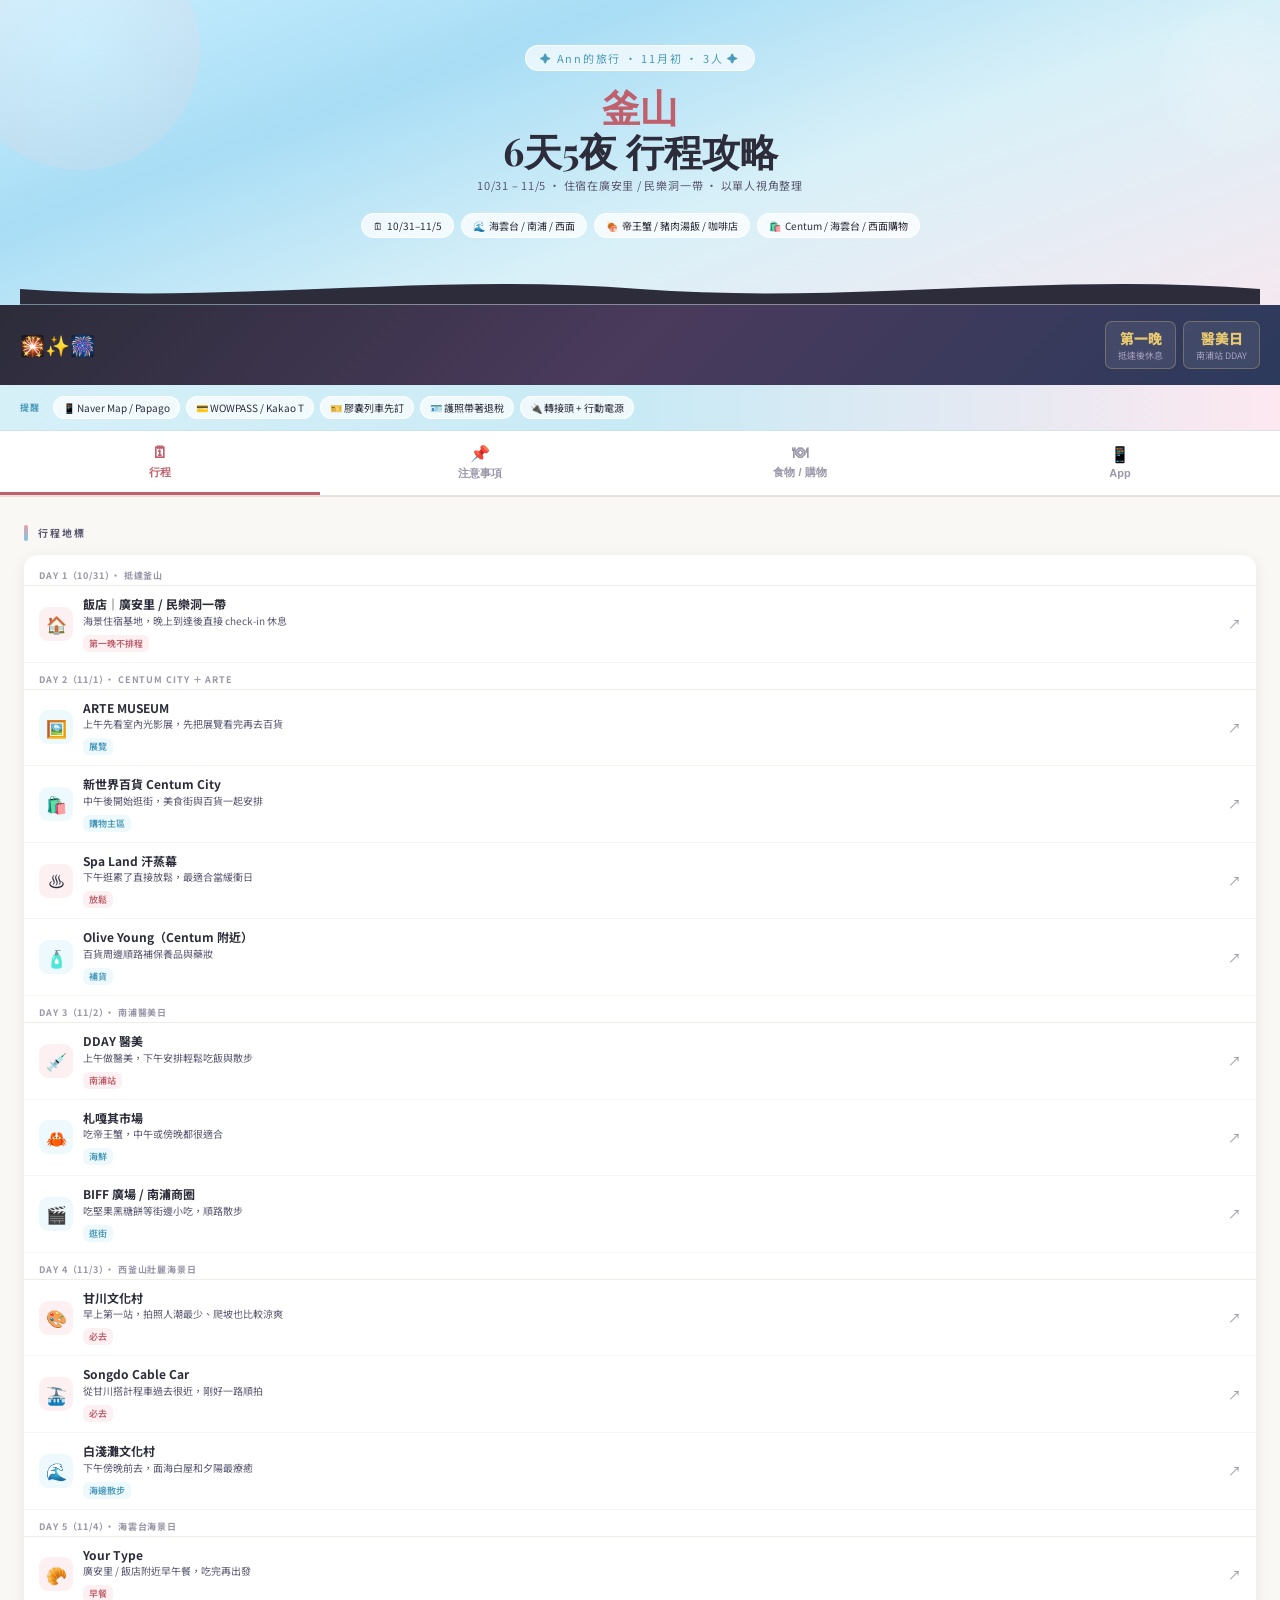
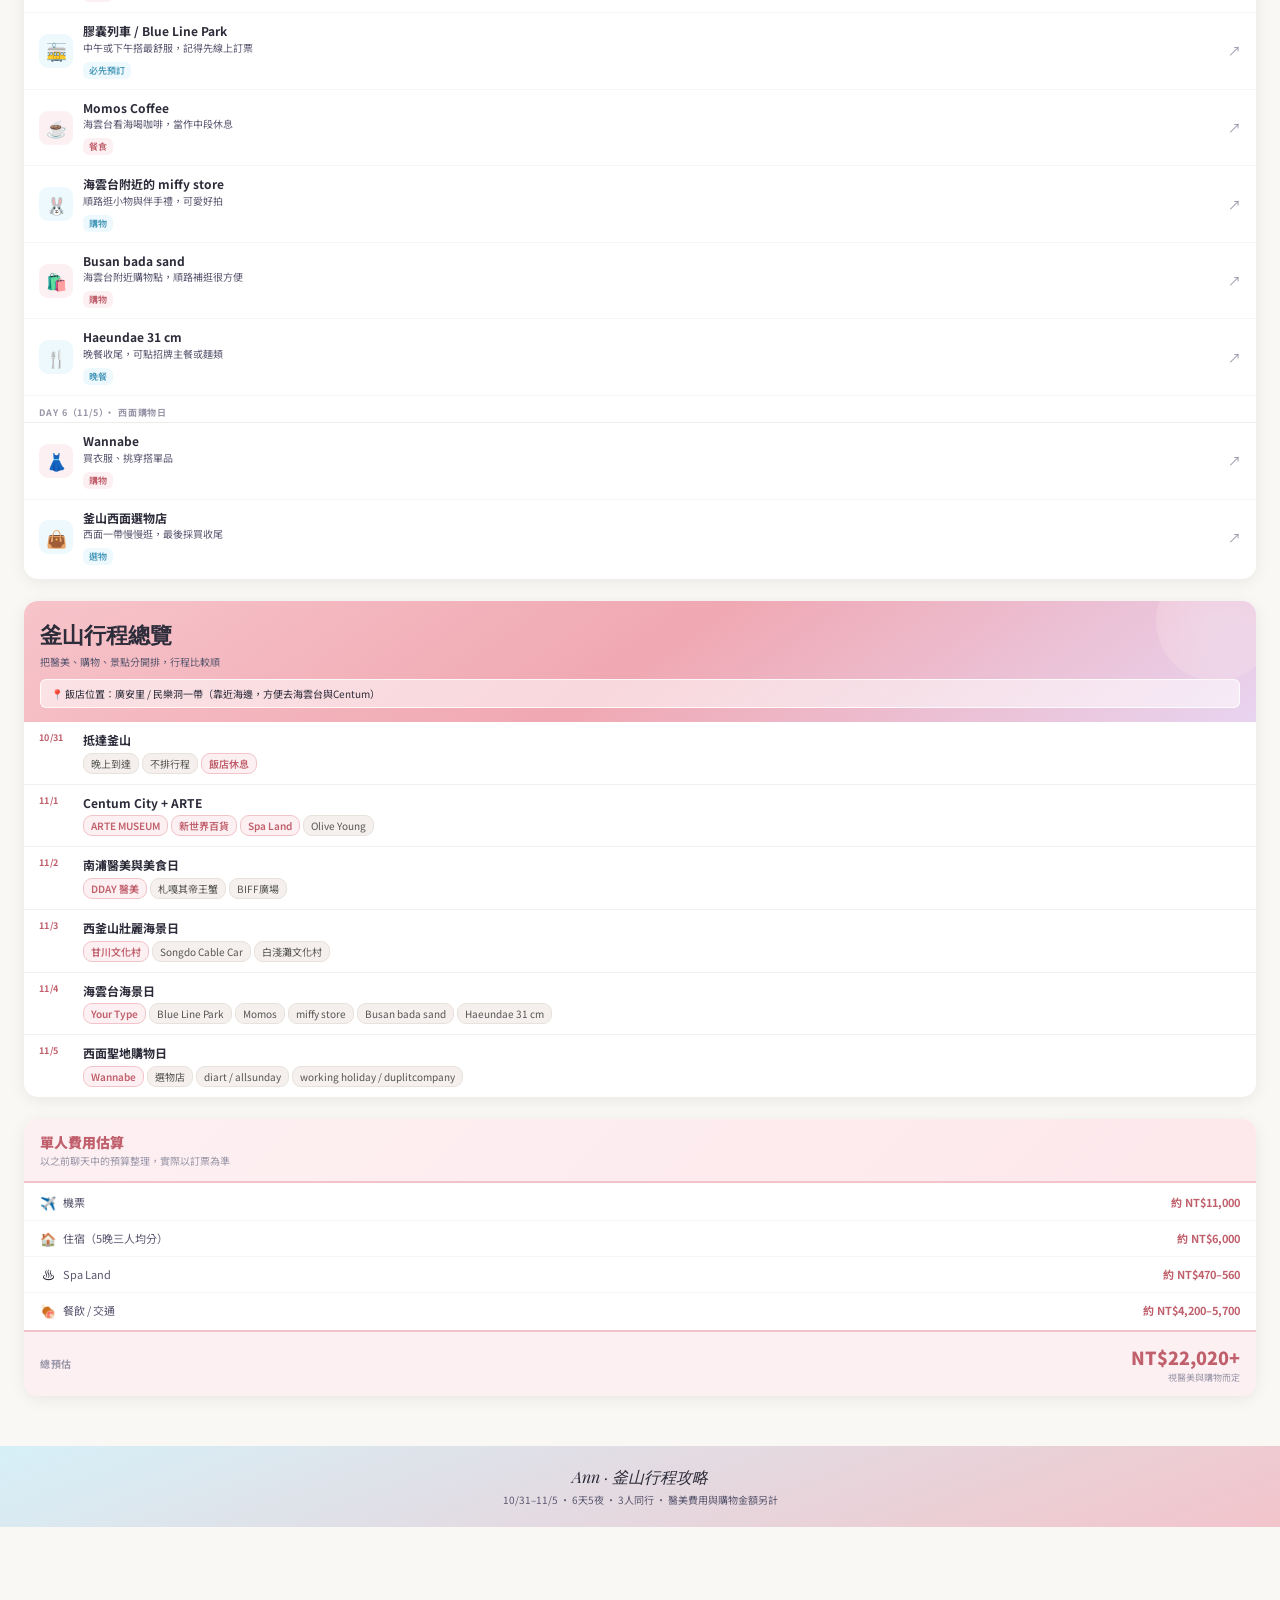
==== commit b3cfacdd: "Remove Spa Land note" ====
--- a/index.html
+++ b/index.html
@@ -211,7 +211,6 @@
     <div class="hero-pills">
       <div class="hero-pill"><span>🗓</span>10/31–11/5</div>
       <div class="hero-pill"><span>🌊</span>海雲台 / 南浦 / 西面</div>
-      <div class="hero-pill"><span>♨️</span>Spa Land 在醫美之前</div>
       <div class="hero-pill"><span>🍖</span>帝王蟹 / 豬肉湯飯 / 咖啡店</div>
       <div class="hero-pill"><span>🛍️</span>Centum / 海雲台 / 西面購物</div>
     </div>
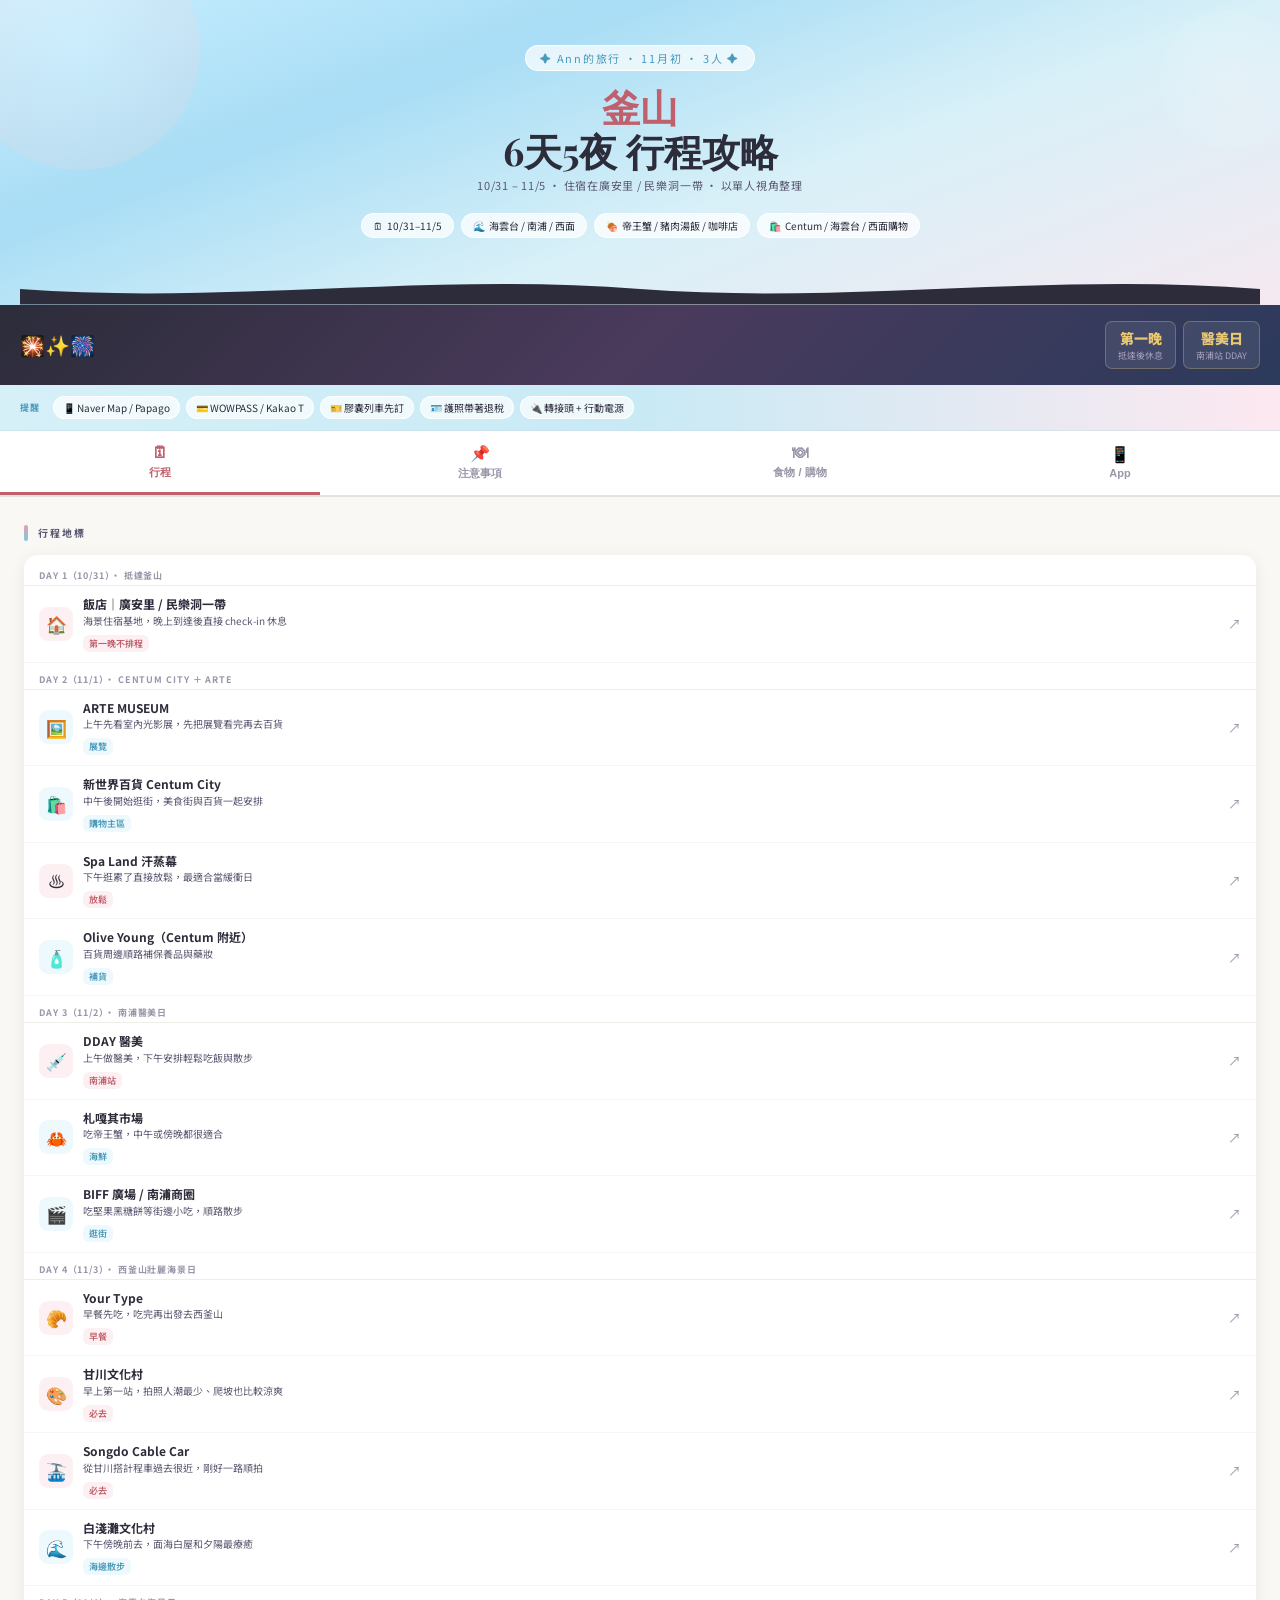
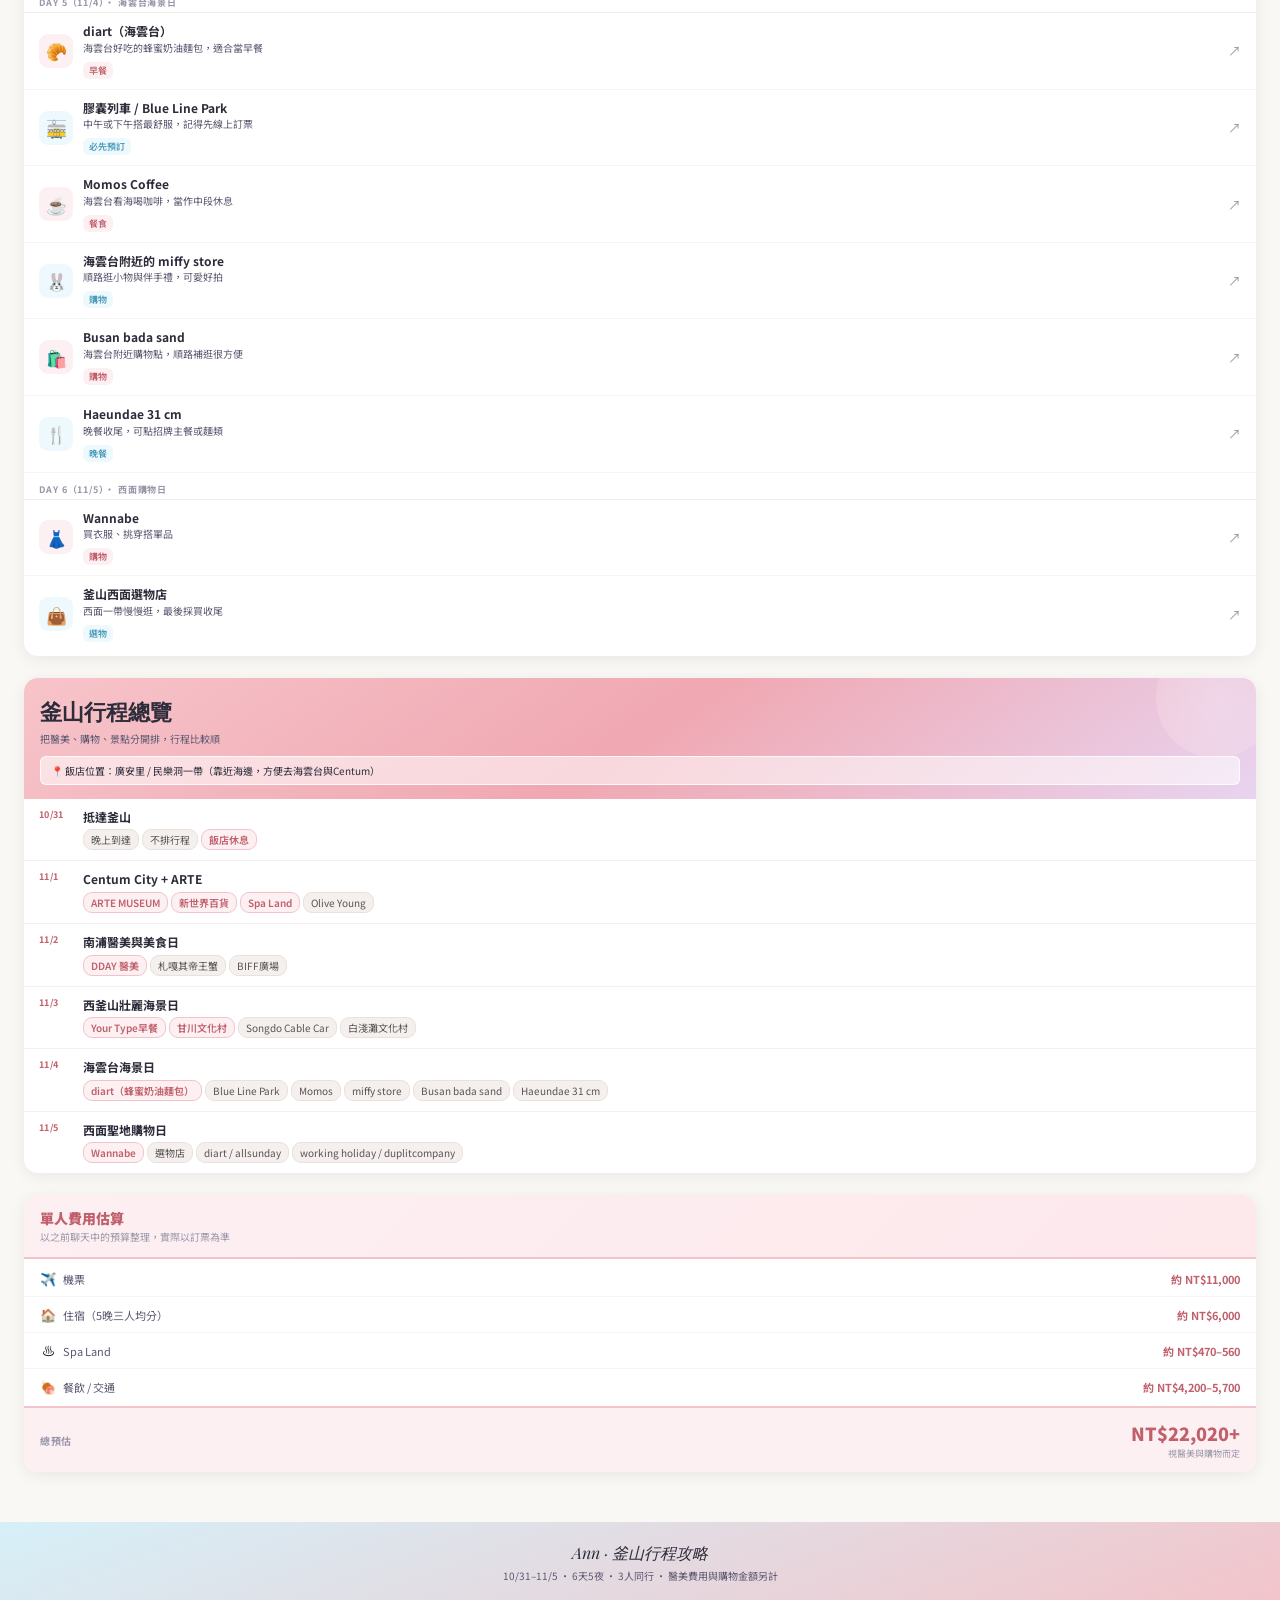
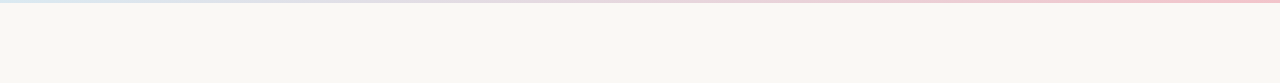
==== commit 52ea44ce: "Update breakfast stops" ====
--- a/index.html
+++ b/index.html
@@ -263,11 +263,12 @@
     <a class="landmark-item" href="https://maps.google.com/?q=Jagalchi%20Market%20Busan" target="_blank"><div class="lm-icon ocean">🦀</div><div class="lm-info"><div class="lm-name">札嘎其市場</div><div class="lm-sub">吃帝王蟹，中午或傍晚都很適合</div><span class="lm-tag o">海鮮</span></div><div class="lm-arrow">↗</div></a>
     <a class="landmark-item" href="https://maps.google.com/?q=BIFF%20Square%20Busan" target="_blank"><div class="lm-icon ocean">🎬</div><div class="lm-info"><div class="lm-name">BIFF 廣場 / 南浦商圈</div><div class="lm-sub">吃堅果黑糖餅等街邊小吃，順路散步</div><span class="lm-tag o">逛街</span></div><div class="lm-arrow">↗</div></a>
     <div class="landmark-day">Day 4（11/3）· 西釜山壯麗海景日</div>
+    <a class="landmark-item" href="https://maps.google.com/?q=Your%20Type%20Busan" target="_blank"><div class="lm-icon busan">🥐</div><div class="lm-info"><div class="lm-name">Your Type</div><div class="lm-sub">早餐先吃，吃完再出發去西釜山</div><span class="lm-tag b">早餐</span></div><div class="lm-arrow">↗</div></a>
     <a class="landmark-item" href="https://maps.google.com/?q=Gamcheon%20Culture%20Village%20Busan" target="_blank"><div class="lm-icon busan">🎨</div><div class="lm-info"><div class="lm-name">甘川文化村</div><div class="lm-sub">早上第一站，拍照人潮最少、爬坡也比較涼爽</div><span class="lm-tag b">必去</span></div><div class="lm-arrow">↗</div></a>
     <a class="landmark-item" href="https://maps.google.com/?q=Songdo%20Cable%20Car%20Busan" target="_blank"><div class="lm-icon busan">🚠</div><div class="lm-info"><div class="lm-name">Songdo Cable Car</div><div class="lm-sub">從甘川搭計程車過去很近，剛好一路順拍</div><span class="lm-tag b">必去</span></div><div class="lm-arrow">↗</div></a>
     <a class="landmark-item" href="https://maps.google.com/?q=White%20Beach%20Culture%20Village%20Busan" target="_blank"><div class="lm-icon ocean">🌊</div><div class="lm-info"><div class="lm-name">白淺灘文化村</div><div class="lm-sub">下午傍晚前去，面海白屋和夕陽最療癒</div><span class="lm-tag o">海邊散步</span></div><div class="lm-arrow">↗</div></a>
     <div class="landmark-day">Day 5（11/4）· 海雲台海景日</div>
-    <a class="landmark-item" href="https://maps.google.com/?q=Your%20Type%20Busan" target="_blank"><div class="lm-icon busan">🥐</div><div class="lm-info"><div class="lm-name">Your Type</div><div class="lm-sub">廣安里 / 飯店附近早午餐，吃完再出發</div><span class="lm-tag b">早餐</span></div><div class="lm-arrow">↗</div></a>
+    <a class="landmark-item" href="https://maps.google.com/?q=diart%20Haeundae%20Busan" target="_blank"><div class="lm-icon busan">🥐</div><div class="lm-info"><div class="lm-name">diart（海雲台）</div><div class="lm-sub">海雲台好吃的蜂蜜奶油麵包，適合當早餐</div><span class="lm-tag b">早餐</span></div><div class="lm-arrow">↗</div></a>
     <a class="landmark-item" href="https://maps.google.com/?q=Haeundae%20Blue%20Line%20Park" target="_blank"><div class="lm-icon ocean">🚋</div><div class="lm-info"><div class="lm-name">膠囊列車 / Blue Line Park</div><div class="lm-sub">中午或下午搭最舒服，記得先線上訂票</div><span class="lm-tag o">必先預訂</span></div><div class="lm-arrow">↗</div></a>
     <a class="landmark-item" href="https://maps.google.com/?q=Momos%20Haeundae%20Busan" target="_blank"><div class="lm-icon busan">☕</div><div class="lm-info"><div class="lm-name">Momos Coffee</div><div class="lm-sub">海雲台看海喝咖啡，當作中段休息</div><span class="lm-tag b">餐食</span></div><div class="lm-arrow">↗</div></a>
     <a class="landmark-item" href="https://maps.google.com/?q=miffy%20store%20Haeundae%20Busan" target="_blank"><div class="lm-icon ocean">🐰</div><div class="lm-info"><div class="lm-name">海雲台附近的 miffy store</div><div class="lm-sub">順路逛小物與伴手禮，可愛好拍</div><span class="lm-tag o">購物</span></div><div class="lm-arrow">↗</div></a>
@@ -282,8 +283,8 @@
     <div class="day-row"><div class="day-label">10/31</div><div><div class="day-title">抵達釜山</div><div class="chips"><span class="chip cp">晚上到達</span><span class="chip cp">不排行程</span><span class="chip cb">飯店休息</span></div></div></div>
     <div class="day-row"><div class="day-label">11/1</div><div><div class="day-title">Centum City + ARTE</div><div class="chips"><span class="chip cb">ARTE MUSEUM</span><span class="chip cb">新世界百貨</span><span class="chip cb">Spa Land</span><span class="chip cp">Olive Young</span></div></div></div>
     <div class="day-row"><div class="day-label">11/2</div><div><div class="day-title">南浦醫美與美食日</div><div class="chips"><span class="chip cb">DDAY 醫美</span><span class="chip cp">札嘎其帝王蟹</span><span class="chip cp">BIFF廣場</span></div></div></div>
-    <div class="day-row"><div class="day-label">11/3</div><div><div class="day-title">西釜山壯麗海景日</div><div class="chips"><span class="chip cb">甘川文化村</span><span class="chip cp">Songdo Cable Car</span><span class="chip cp">白淺灘文化村</span></div></div></div>
-    <div class="day-row"><div class="day-label">11/4</div><div><div class="day-title">海雲台海景日</div><div class="chips"><span class="chip cb">Your Type</span><span class="chip cp">Blue Line Park</span><span class="chip cp">Momos</span><span class="chip cp">miffy store</span><span class="chip cp">Busan bada sand</span><span class="chip cp">Haeundae 31 cm</span></div></div></div>
+    <div class="day-row"><div class="day-label">11/3</div><div><div class="day-title">西釜山壯麗海景日</div><div class="chips"><span class="chip cb">Your Type早餐</span><span class="chip cb">甘川文化村</span><span class="chip cp">Songdo Cable Car</span><span class="chip cp">白淺灘文化村</span></div></div></div>
+    <div class="day-row"><div class="day-label">11/4</div><div><div class="day-title">海雲台海景日</div><div class="chips"><span class="chip cb">diart（蜂蜜奶油麵包）</span><span class="chip cp">Blue Line Park</span><span class="chip cp">Momos</span><span class="chip cp">miffy store</span><span class="chip cp">Busan bada sand</span><span class="chip cp">Haeundae 31 cm</span></div></div></div>
     <div class="day-row"><div class="day-label">11/5</div><div><div class="day-title">西面聖地購物日</div><div class="chips"><span class="chip cb">Wannabe</span><span class="chip cp">選物店</span><span class="chip cp">diart / allsunday</span><span class="chip cp">working holiday / duplitcompany</span></div></div></div>
   </div>
   <div class="cost-card">
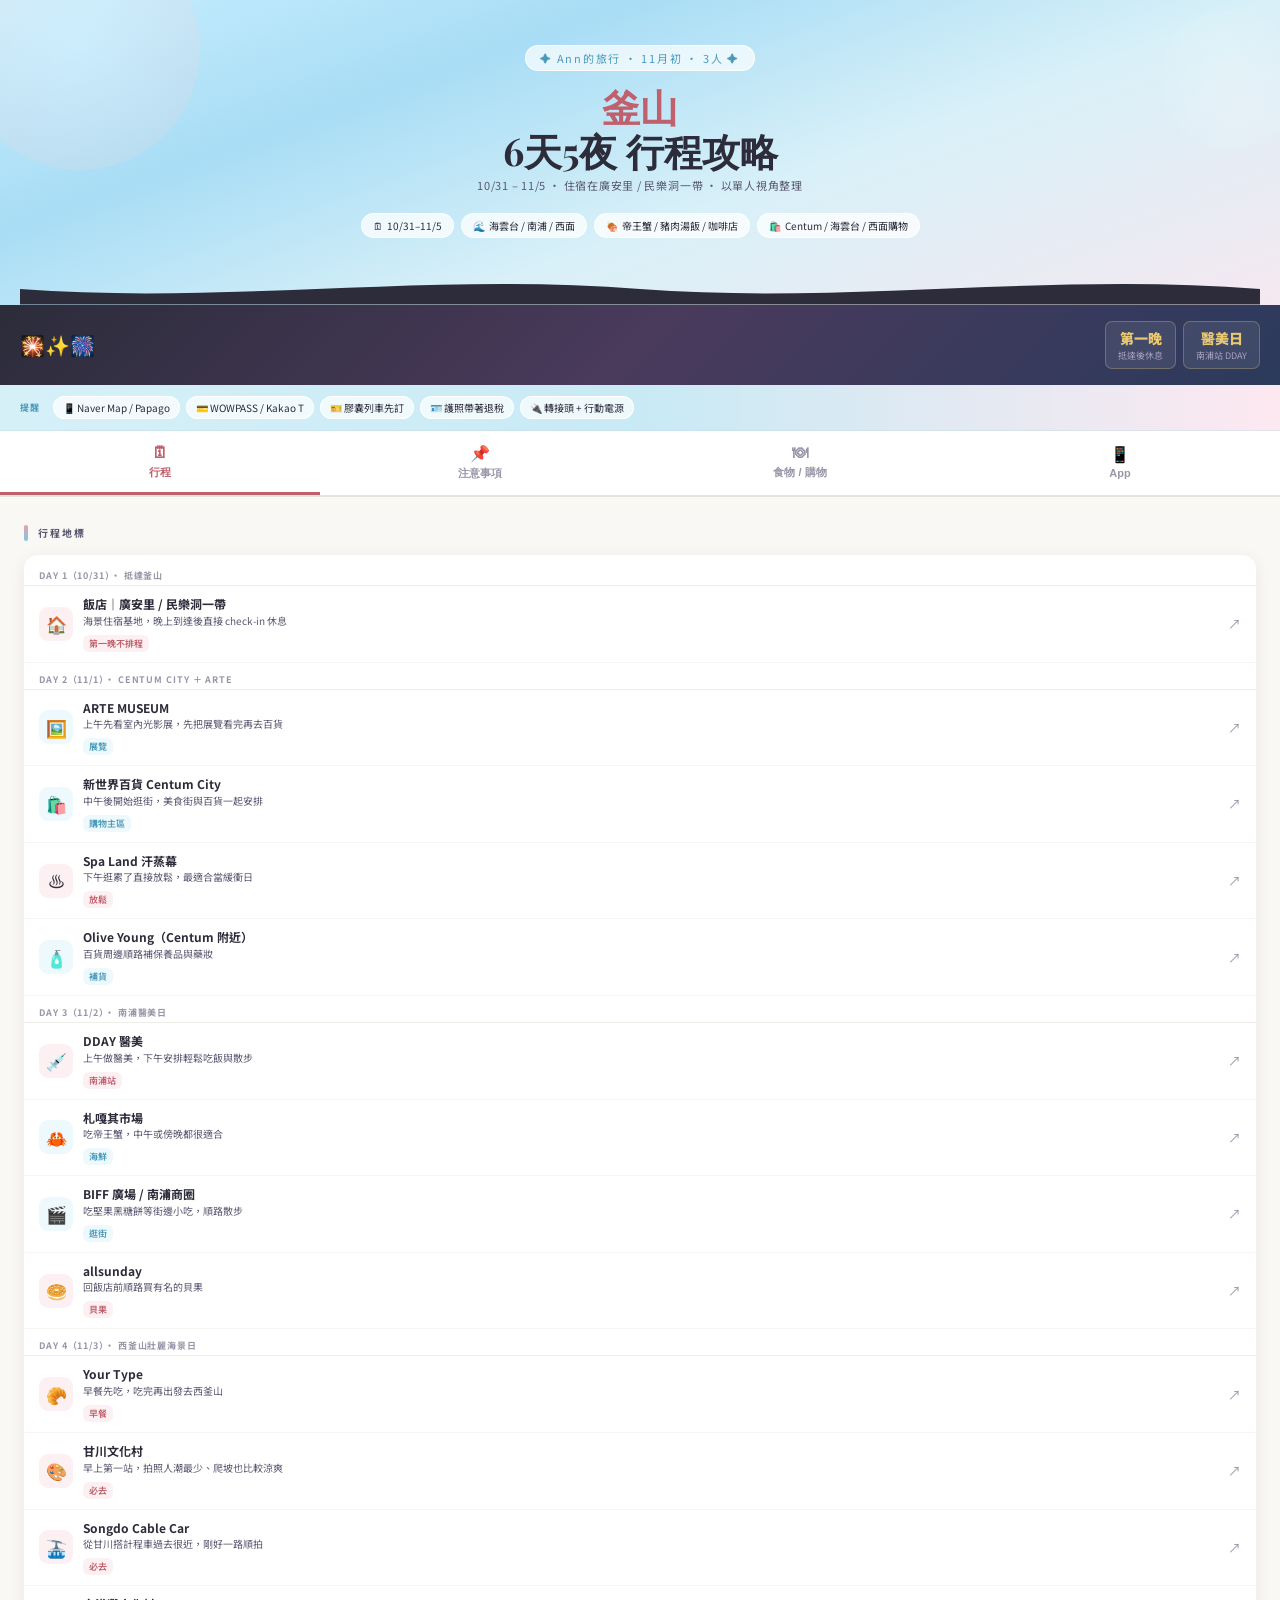
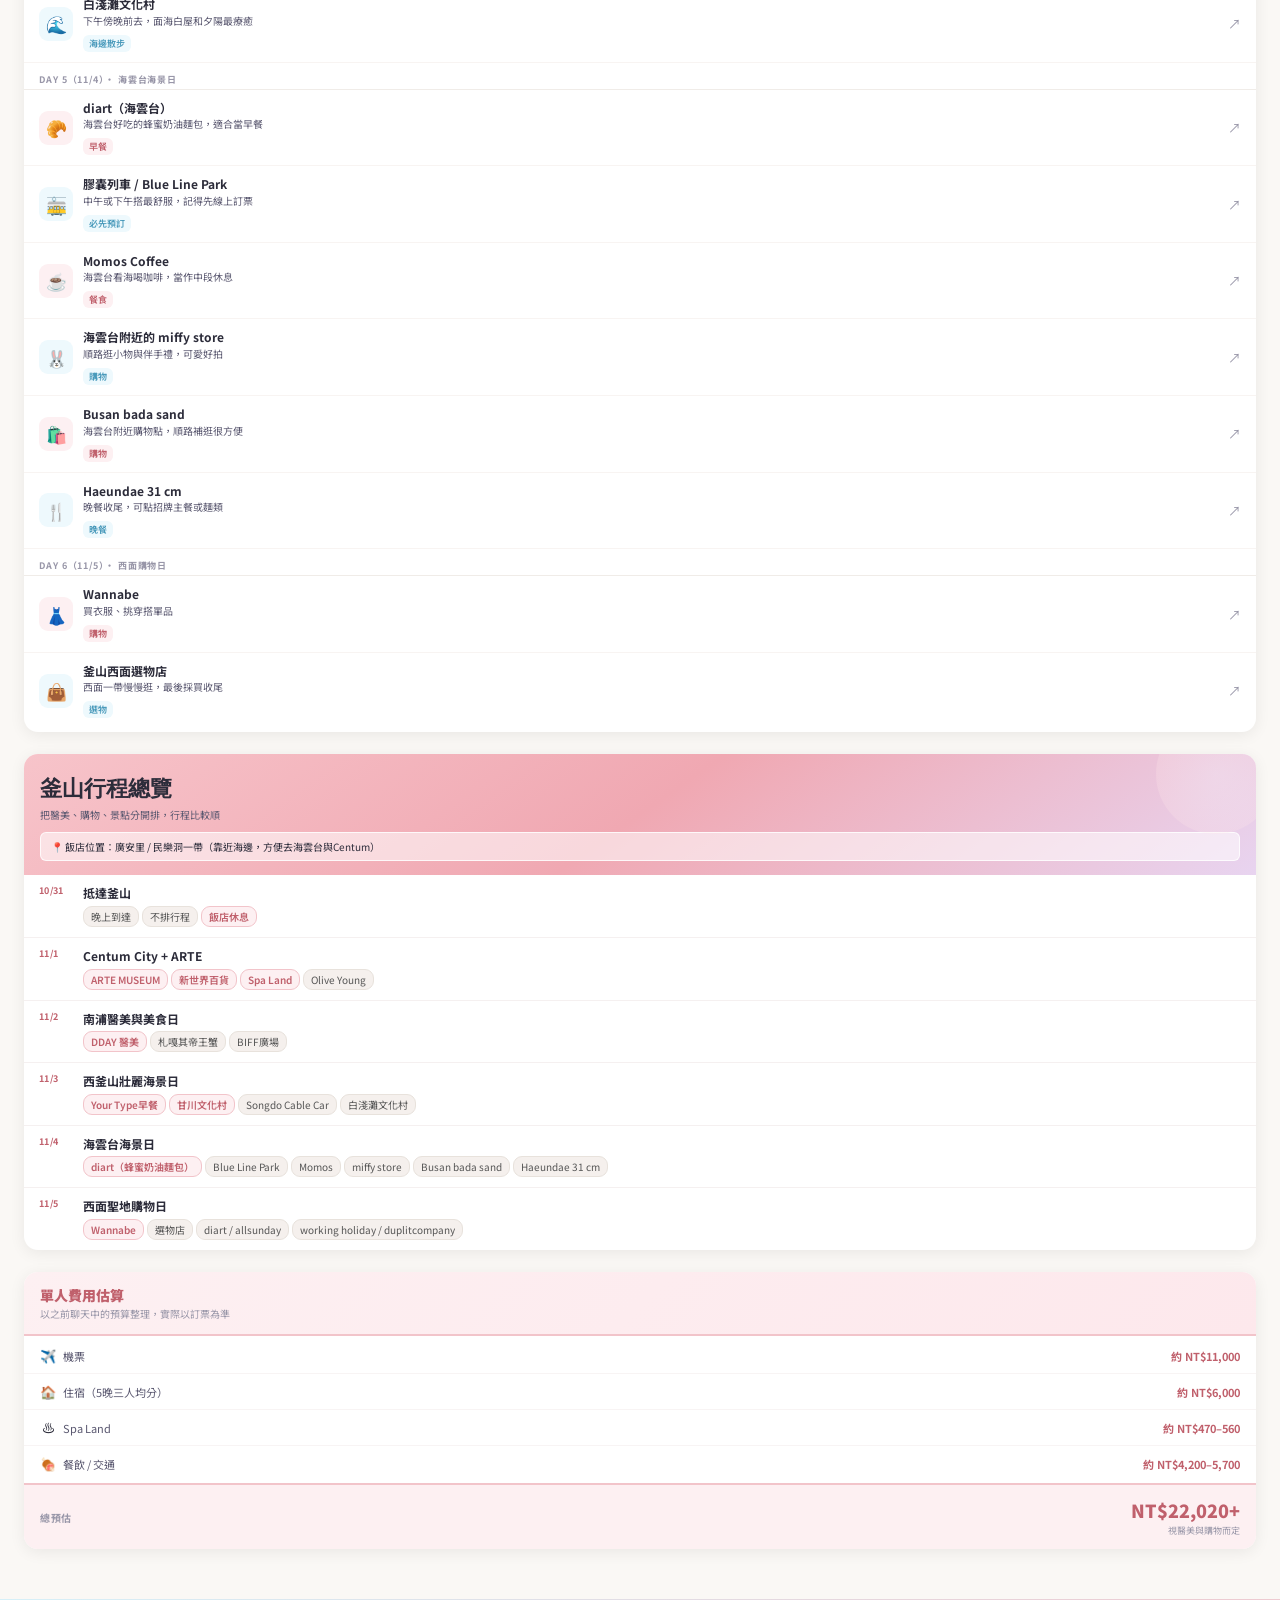
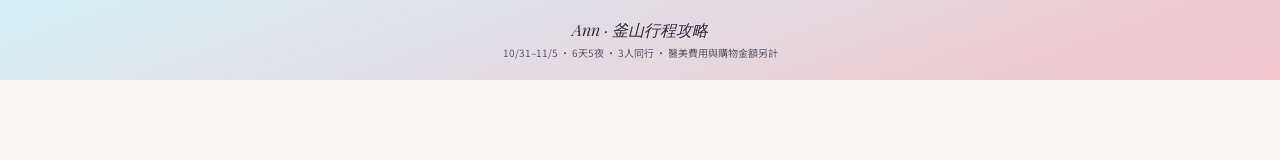
==== commit 3f93343e: "Add allsunday bagel stop" ====
--- a/index.html
+++ b/index.html
@@ -262,6 +262,7 @@
     <a class="landmark-item" href="https://maps.google.com/?q=DDAY%20Nampo%20Busan" target="_blank"><div class="lm-icon busan">💉</div><div class="lm-info"><div class="lm-name">DDAY 醫美</div><div class="lm-sub">上午做醫美，下午安排輕鬆吃飯與散步</div><span class="lm-tag b">南浦站</span></div><div class="lm-arrow">↗</div></a>
     <a class="landmark-item" href="https://maps.google.com/?q=Jagalchi%20Market%20Busan" target="_blank"><div class="lm-icon ocean">🦀</div><div class="lm-info"><div class="lm-name">札嘎其市場</div><div class="lm-sub">吃帝王蟹，中午或傍晚都很適合</div><span class="lm-tag o">海鮮</span></div><div class="lm-arrow">↗</div></a>
     <a class="landmark-item" href="https://maps.google.com/?q=BIFF%20Square%20Busan" target="_blank"><div class="lm-icon ocean">🎬</div><div class="lm-info"><div class="lm-name">BIFF 廣場 / 南浦商圈</div><div class="lm-sub">吃堅果黑糖餅等街邊小吃，順路散步</div><span class="lm-tag o">逛街</span></div><div class="lm-arrow">↗</div></a>
+    <a class="landmark-item" href="https://maps.google.com/?q=allsunday%20bagel%20Busan" target="_blank"><div class="lm-icon busan">🥯</div><div class="lm-info"><div class="lm-name">allsunday</div><div class="lm-sub">回飯店前順路買有名的貝果</div><span class="lm-tag b">貝果</span></div><div class="lm-arrow">↗</div></a>
     <div class="landmark-day">Day 4（11/3）· 西釜山壯麗海景日</div>
     <a class="landmark-item" href="https://maps.google.com/?q=Your%20Type%20Busan" target="_blank"><div class="lm-icon busan">🥐</div><div class="lm-info"><div class="lm-name">Your Type</div><div class="lm-sub">早餐先吃，吃完再出發去西釜山</div><span class="lm-tag b">早餐</span></div><div class="lm-arrow">↗</div></a>
     <a class="landmark-item" href="https://maps.google.com/?q=Gamcheon%20Culture%20Village%20Busan" target="_blank"><div class="lm-icon busan">🎨</div><div class="lm-info"><div class="lm-name">甘川文化村</div><div class="lm-sub">早上第一站，拍照人潮最少、爬坡也比較涼爽</div><span class="lm-tag b">必去</span></div><div class="lm-arrow">↗</div></a>
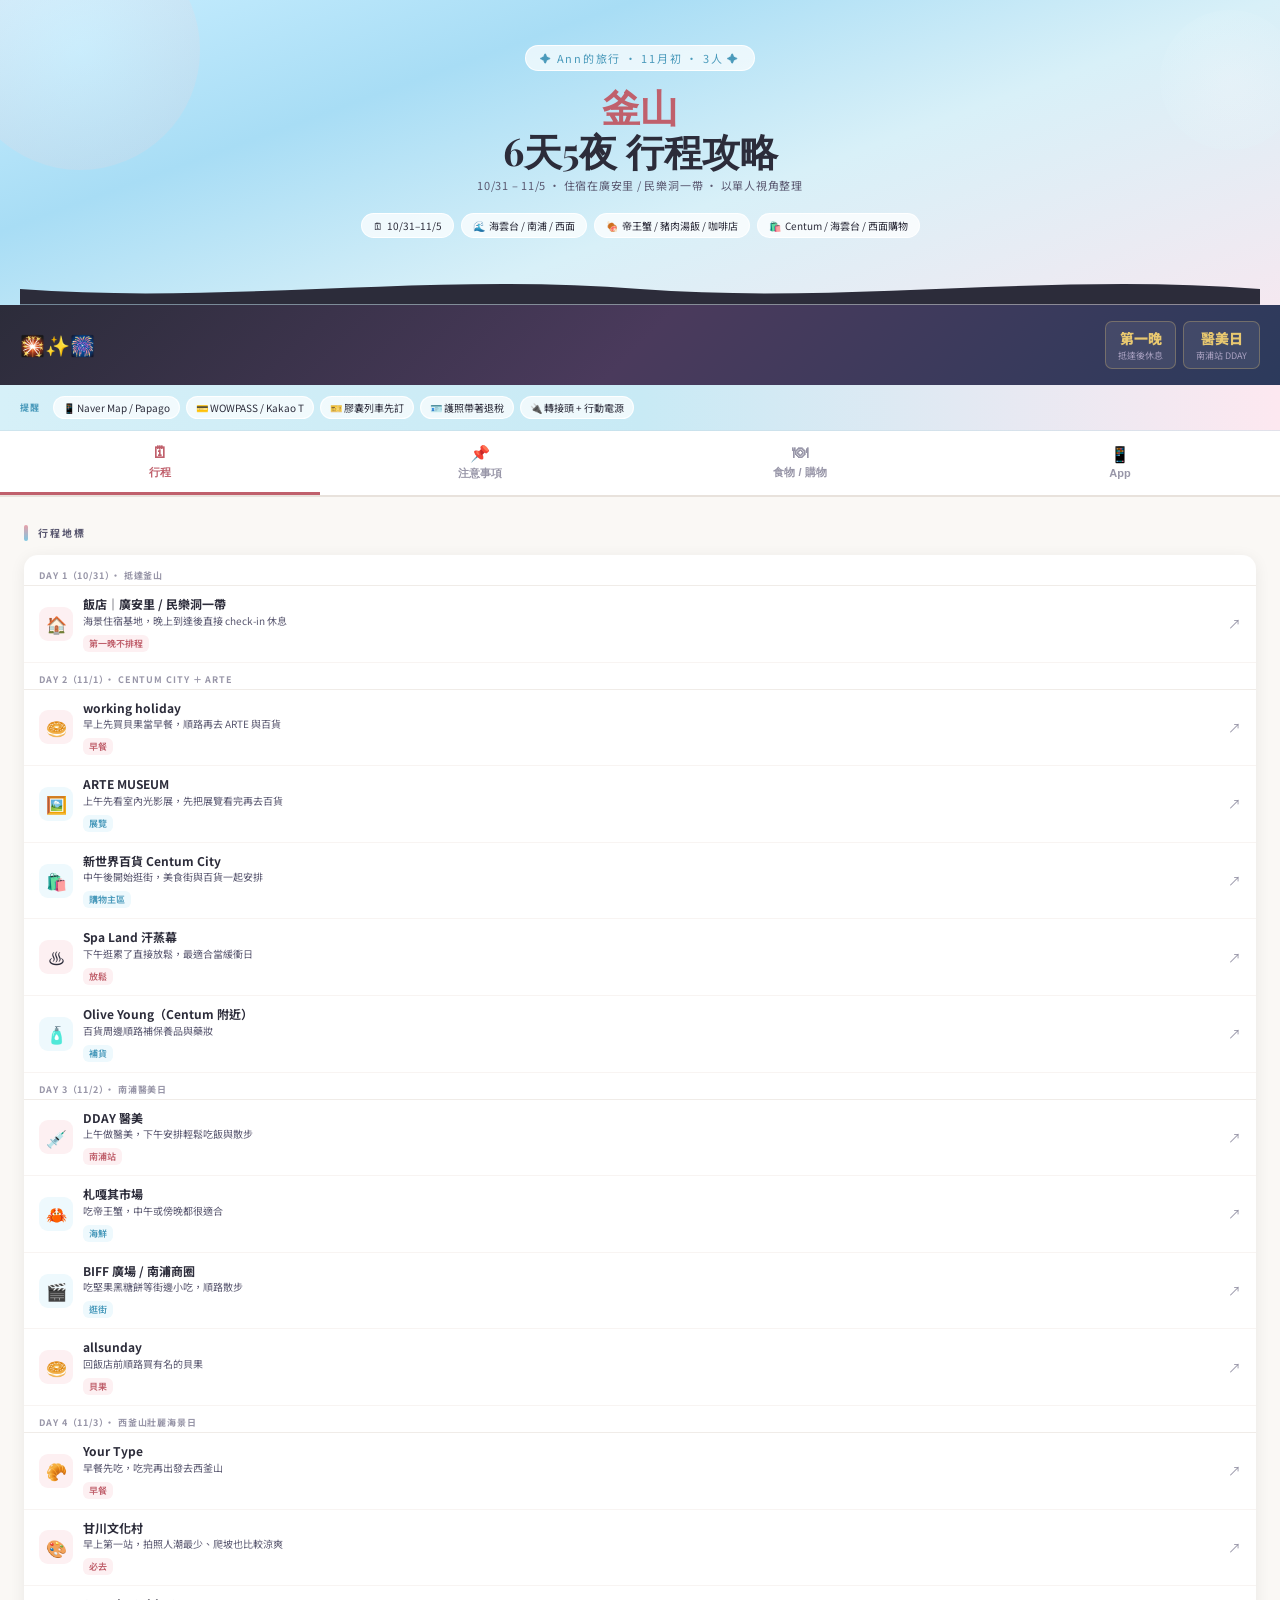
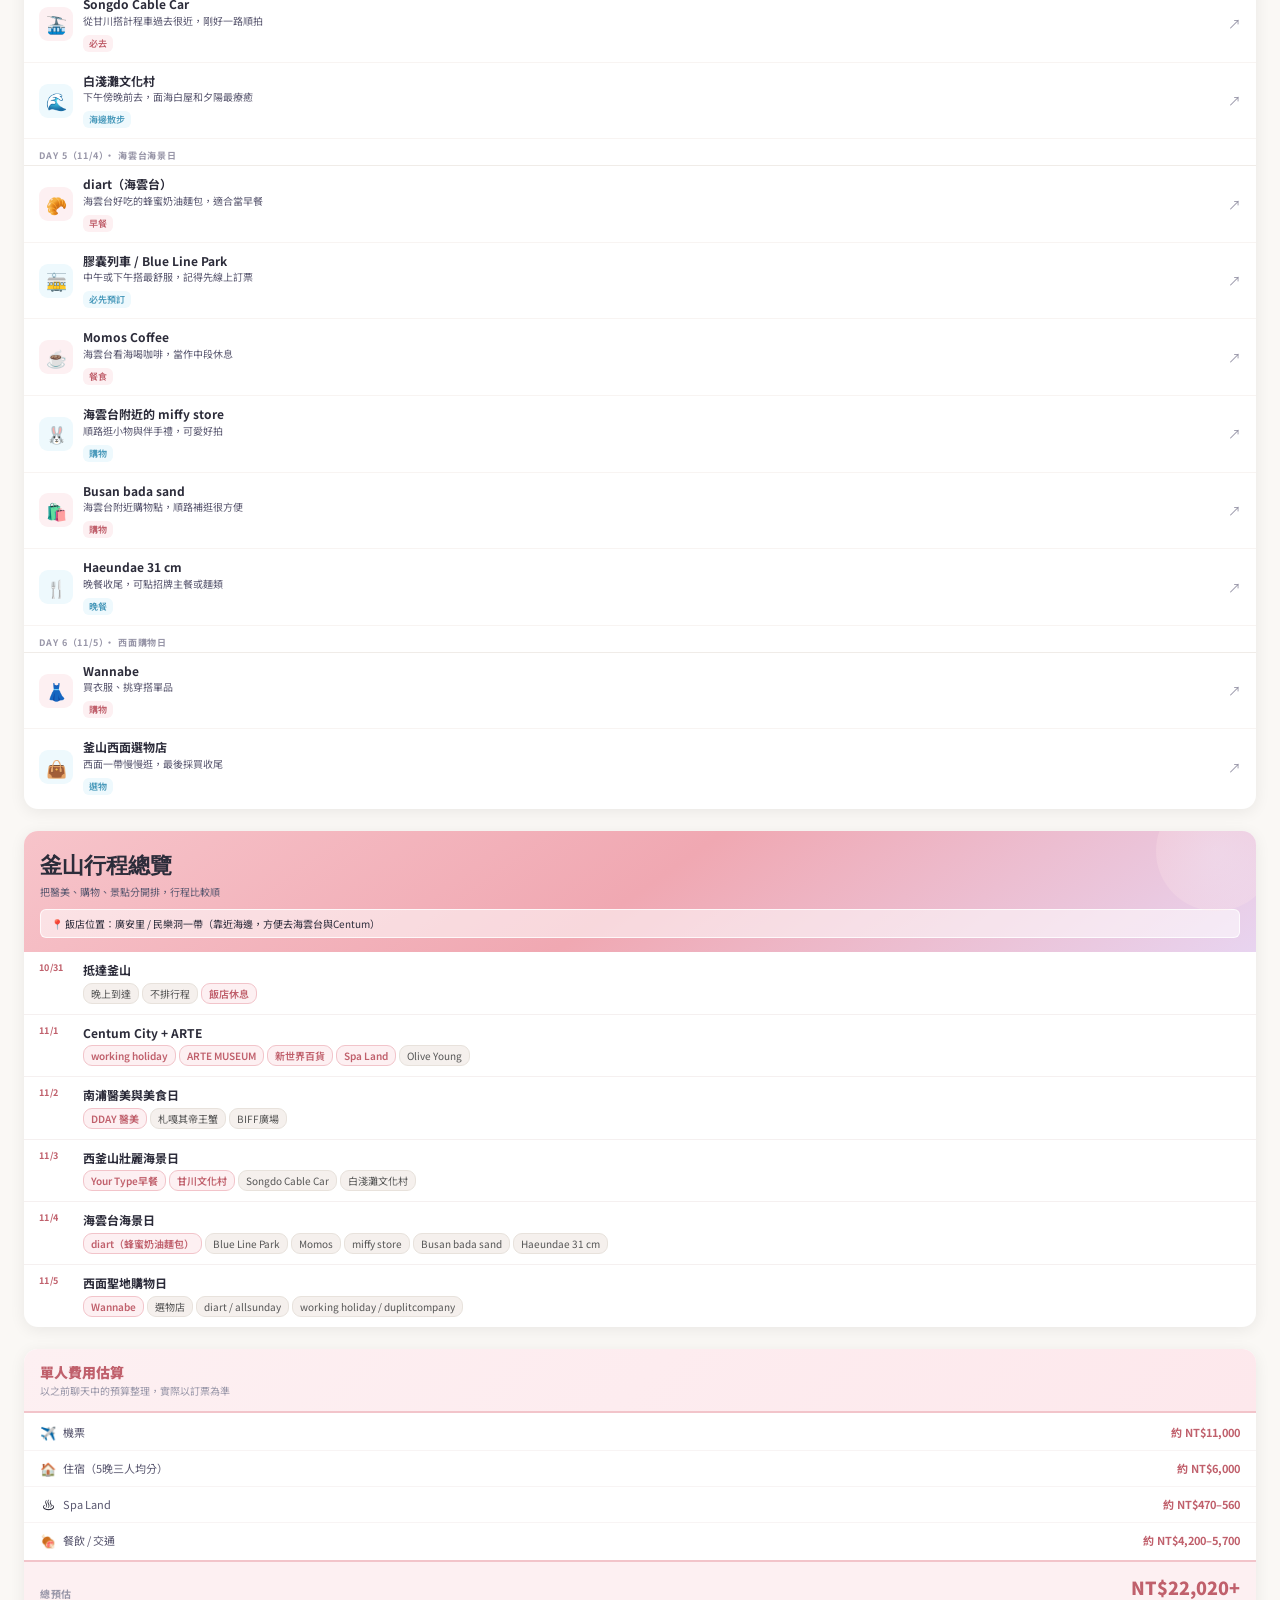
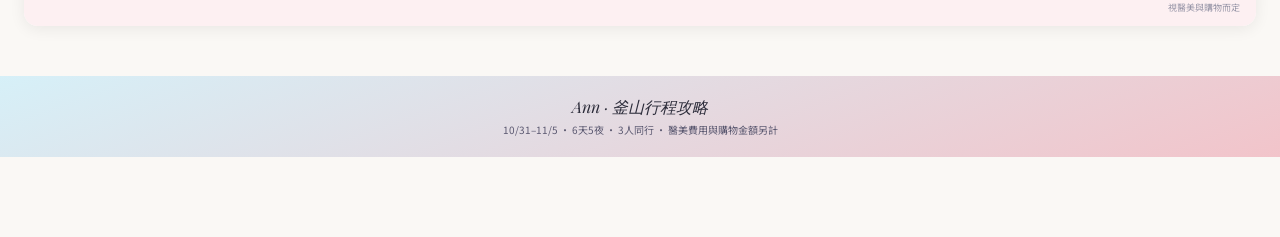
==== commit 08da054a: "Add working holiday to day 2" ====
--- a/index.html
+++ b/index.html
@@ -254,6 +254,7 @@
     <div class="landmark-day">Day 1（10/31）· 抵達釜山</div>
     <a class="landmark-item" href="https://maps.google.com/?q=%EA%B4%91%EC%95%88%EB%A1%9C61%EB%B2%88%EA%B8%B8%2C%EB%AF%BC%EB%9D%BD%EB%8F%99%2C%EC%88%98%EC%98%81%EA%B5%AC%2C%EB%B6%80%EC%82%B0" target="_blank"><div class="lm-icon busan">🏠</div><div class="lm-info"><div class="lm-name">飯店｜廣安里 / 民樂洞一帶</div><div class="lm-sub">海景住宿基地，晚上到達後直接 check-in 休息</div><span class="lm-tag b">第一晚不排程</span></div><div class="lm-arrow">↗</div></a>
     <div class="landmark-day">Day 2（11/1）· Centum City ＋ ARTE</div>
+    <a class="landmark-item" href="https://maps.google.com/?q=working%20holiday%20Busan" target="_blank"><div class="lm-icon busan">🥯</div><div class="lm-info"><div class="lm-name">working holiday</div><div class="lm-sub">早上先買貝果當早餐，順路再去 ARTE 與百貨</div><span class="lm-tag b">早餐</span></div><div class="lm-arrow">↗</div></a>
     <a class="landmark-item" href="https://maps.google.com/?q=ARTE%20MUSEUM%20Busan" target="_blank"><div class="lm-icon ocean">🖼️</div><div class="lm-info"><div class="lm-name">ARTE MUSEUM</div><div class="lm-sub">上午先看室內光影展，先把展覽看完再去百貨</div><span class="lm-tag o">展覽</span></div><div class="lm-arrow">↗</div></a>
     <a class="landmark-item" href="https://maps.google.com/?q=Shinsegae%20Centum%20City%20Busan" target="_blank"><div class="lm-icon ocean">🛍️</div><div class="lm-info"><div class="lm-name">新世界百貨 Centum City</div><div class="lm-sub">中午後開始逛街，美食街與百貨一起安排</div><span class="lm-tag o">購物主區</span></div><div class="lm-arrow">↗</div></a>
     <a class="landmark-item" href="https://maps.google.com/?q=Spa%20Land%20Centum%20City%20Busan" target="_blank"><div class="lm-icon busan">♨️</div><div class="lm-info"><div class="lm-name">Spa Land 汗蒸幕</div><div class="lm-sub">下午逛累了直接放鬆，最適合當緩衝日</div><span class="lm-tag b">放鬆</span></div><div class="lm-arrow">↗</div></a>
@@ -282,7 +283,7 @@
   <div class="cost-card">
     <div class="itin-header"><div class="itin-name">釜山行程總覽</div><div class="itin-sub">把醫美、購物、景點分開排，行程比較順</div><div class="itin-hotel">📍 飯店位置：廣安里 / 民樂洞一帶（靠近海邊，方便去海雲台與Centum）</div></div>
     <div class="day-row"><div class="day-label">10/31</div><div><div class="day-title">抵達釜山</div><div class="chips"><span class="chip cp">晚上到達</span><span class="chip cp">不排行程</span><span class="chip cb">飯店休息</span></div></div></div>
-    <div class="day-row"><div class="day-label">11/1</div><div><div class="day-title">Centum City + ARTE</div><div class="chips"><span class="chip cb">ARTE MUSEUM</span><span class="chip cb">新世界百貨</span><span class="chip cb">Spa Land</span><span class="chip cp">Olive Young</span></div></div></div>
+    <div class="day-row"><div class="day-label">11/1</div><div><div class="day-title">Centum City + ARTE</div><div class="chips"><span class="chip cb">working holiday</span><span class="chip cb">ARTE MUSEUM</span><span class="chip cb">新世界百貨</span><span class="chip cb">Spa Land</span><span class="chip cp">Olive Young</span></div></div></div>
     <div class="day-row"><div class="day-label">11/2</div><div><div class="day-title">南浦醫美與美食日</div><div class="chips"><span class="chip cb">DDAY 醫美</span><span class="chip cp">札嘎其帝王蟹</span><span class="chip cp">BIFF廣場</span></div></div></div>
     <div class="day-row"><div class="day-label">11/3</div><div><div class="day-title">西釜山壯麗海景日</div><div class="chips"><span class="chip cb">Your Type早餐</span><span class="chip cb">甘川文化村</span><span class="chip cp">Songdo Cable Car</span><span class="chip cp">白淺灘文化村</span></div></div></div>
     <div class="day-row"><div class="day-label">11/4</div><div><div class="day-title">海雲台海景日</div><div class="chips"><span class="chip cb">diart（蜂蜜奶油麵包）</span><span class="chip cp">Blue Line Park</span><span class="chip cp">Momos</span><span class="chip cp">miffy store</span><span class="chip cp">Busan bada sand</span><span class="chip cp">Haeundae 31 cm</span></div></div></div>
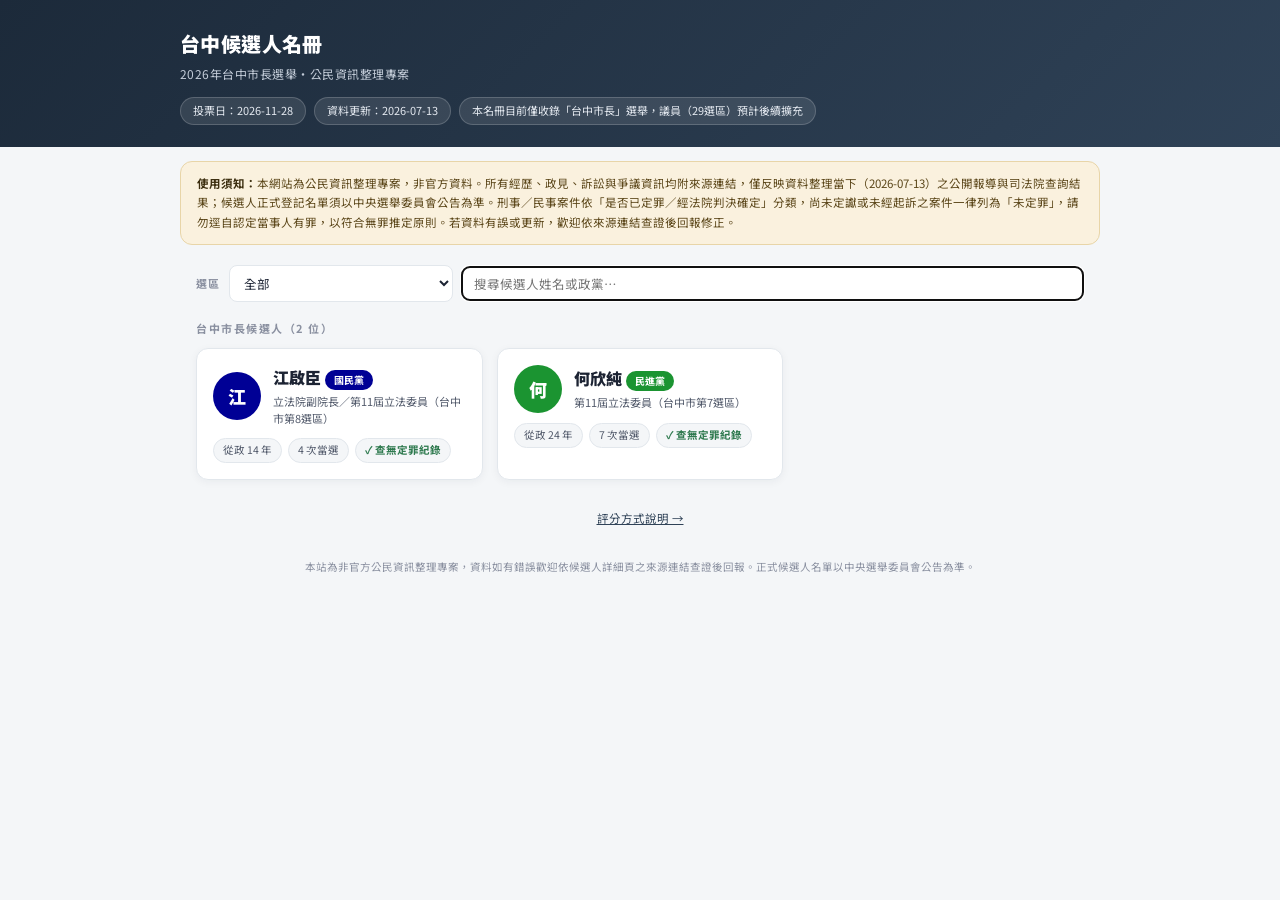
==== commit 6f6afd40: "建置2026台中市長候選人名冊網站 以獨立 JSON 資料檔（data/candidates.json）+ 前端頁面取代原本的旅遊行程頁面， 收錄江啟臣、何欣純兩位市長候選人的經歷、從政年數、本次政見" ====
--- a/index.html
+++ b/index.html
@@ -3,396 +3,31 @@
 <head>
 <meta charset="UTF-8">
 <meta name="viewport" content="width=device-width, initial-scale=1.0">
-<title>Ann · 釜山行程攻略</title>
-<style>
-@import url('https://fonts.googleapis.com/css2?family=Noto+Sans+TC:wght@300;400;500;700;900&family=Playfair+Display:ital,wght@0,700;1,400&display=swap');
-*{margin:0;padding:0;box-sizing:border-box;}
-:root{
-  --ocean-deep:#4a9abb;--ocean-mid:#7ec8e3;--ocean-light:#d6f0f8;--ocean-foam:#eef9fd;
-  --busan-rose:#e8a0a8;--busan-petal:#f2c4ca;--busan-blush:#fdf0f2;--busan-deep:#c0606c;
-  --white:#fff;--sand:#faf8f5;--shell:#f5f0ed;--border:#e8e2dc;
-  --ink:#2c2c3a;--ink-soft:#5a5870;--ink-faint:#9896a8;
-  --gold:#d4a843;--purple-deep:#4a3a5c;
-}
-body{font-family:'Noto Sans TC',sans-serif;background:var(--sand);color:var(--ink);padding-bottom:80px;}
-.hero{background:linear-gradient(160deg,#c8eeff 0%,#a8ddf5 30%,#d8f0f8 60%,#f5e8f0 100%);padding:44px 20px 0;text-align:center;position:relative;overflow:hidden;}
-.hero::before{content:'';position:absolute;width:240px;height:240px;border-radius:50%;background:radial-gradient(circle,#fff,var(--busan-petal));top:-70px;left:-40px;opacity:.2;}
-.hero::after{content:'';position:absolute;width:140px;height:140px;border-radius:50%;background:radial-gradient(circle,#fff,var(--ocean-light));top:10px;right:-20px;opacity:.2;}
-.hero-inner{position:relative;z-index:1;}
-.hero-tag{display:inline-block;background:rgba(255,255,255,.7);border:1px solid rgba(255,255,255,.9);border-radius:20px;font-size:11px;letter-spacing:.16em;color:var(--ocean-deep);padding:4px 14px;margin-bottom:14px;}
-.hero-title{font-family:'Playfair Display',serif;font-size:32px;font-weight:700;line-height:1.15;color:var(--ink);margin-bottom:5px;}
-.hero-title .bw{color:var(--busan-deep);}
-.hero-subtitle{font-size:11px;color:var(--ink-soft);letter-spacing:.07em;margin-bottom:20px;}
-.hero-pills{display:flex;justify-content:center;gap:7px;flex-wrap:wrap;margin-bottom:28px;}
-.hero-pill{background:rgba(255,255,255,.75);border:1px solid rgba(255,255,255,.95);border-radius:18px;padding:4px 11px;font-size:10px;color:var(--ink);display:flex;align-items:center;gap:4px;}
-.wave-top{width:100%;overflow:hidden;line-height:0;margin-top:-1px;}
-.wave-top svg{display:block;width:100%;}
-.fw-banner{background:linear-gradient(135deg,#2c2c3a,#4a3a5c,#2c3a5c);padding:16px 20px;display:flex;flex-wrap:wrap;gap:12px;align-items:center;position:relative;overflow:hidden;}
-.fw-top{display:flex;align-items:center;gap:10px;flex:1;min-width:180px;}
-.fw-emoji{font-size:20px;flex-shrink:0;}
-.fw-title-block h3{font-size:9px;letter-spacing:.16em;text-transform:uppercase;color:#e8c870;margin-bottom:2px;}
-.fw-title-block h2{font-size:14px;font-weight:700;color:#fff;line-height:1.3;text-shadow:0 0 18px rgba(232,200,112,.3);}
-.fw-title-block p{font-size:10px;color:#a8a0c0;margin-top:2px;}
-.fw-pills{display:flex;gap:7px;flex-wrap:wrap;}
-.fw-pill{background:rgba(255,255,255,.08);border:1px solid rgba(232,200,112,.3);border-radius:7px;padding:6px 12px;text-align:center;}
-.fw-pill .fval{font-size:14px;font-weight:900;color:#e8c870;}
-.fw-pill .flbl{font-size:9px;color:#a8a0c0;margin-top:1px;}
-.weather-strip{background:linear-gradient(90deg,var(--ocean-light),#c8eaf5,#fde8f0);border-bottom:1px solid rgba(200,220,230,.5);padding:11px 20px;display:flex;align-items:center;gap:12px;flex-wrap:wrap;}
-.weather-label{font-size:9px;letter-spacing:.16em;color:var(--ocean-deep);text-transform:uppercase;font-weight:700;flex-shrink:0;}
-.weather-chips{display:flex;gap:6px;flex-wrap:wrap;}
-.weather-chip{display:flex;align-items:center;gap:3px;background:rgba(255,255,255,.7);border:1px solid rgba(255,255,255,.95);border-radius:13px;padding:3px 9px;font-size:10px;}
-.tab-nav{position:sticky;top:0;z-index:100;background:var(--white);border-bottom:2px solid var(--border);display:flex;overflow-x:auto;-webkit-overflow-scrolling:touch;scrollbar-width:none;}
-.tab-nav::-webkit-scrollbar{display:none;}
-.tab-btn{flex:1;min-width:80px;padding:13px 6px 11px;text-align:center;font-size:11px;font-weight:700;color:var(--ink-faint);border:none;background:none;cursor:pointer;border-bottom:3px solid transparent;white-space:nowrap;transition:color .2s,border-color .2s;}
-.tab-btn.active{color:var(--busan-deep);border-bottom-color:var(--busan-deep);}
-.tab-btn .t-icon{font-size:16px;display:block;margin-bottom:3px;}
-.page{display:none;padding:20px 16px;}
-.page.active{display:block;}
-.sec-head{display:flex;align-items:center;gap:10px;margin-bottom:14px;margin-top:20px;}
-.sec-head:first-child{margin-top:0;}
-.sec-head::before{content:'';width:4px;height:16px;border-radius:2px;background:linear-gradient(to bottom,var(--busan-rose),var(--ocean-mid));flex-shrink:0;}
-.sec-head h2{font-size:10px;letter-spacing:.2em;text-transform:uppercase;color:var(--ink-soft);font-weight:700;}
-.landmark-grid{background:#fff;border-radius:14px;box-shadow:0 3px 16px rgba(0,0,0,.07);padding:4px 0;margin-bottom:22px;}
-.landmark-day{padding:7px 15px 3px;font-size:9px;font-weight:700;letter-spacing:.1em;text-transform:uppercase;color:var(--ink-faint);border-bottom:1px solid #f0ece8;margin-top:3px;}
-.landmark-item{display:flex;align-items:center;padding:10px 15px;border-bottom:1px solid #f8f4f2;gap:10px;cursor:pointer;text-decoration:none;color:inherit;}
-.landmark-item:last-child{border-bottom:none;}
-.lm-icon{width:34px;height:34px;border-radius:9px;display:flex;align-items:center;justify-content:center;font-size:17px;flex-shrink:0;}
-.lm-icon.busan{background:var(--busan-blush);}
-.lm-icon.ocean{background:var(--ocean-foam);}
-.lm-info{flex:1;}
-.lm-name{font-size:12px;font-weight:700;color:var(--ink);line-height:1.3;}
-.lm-sub{font-size:10px;color:var(--ink-soft);margin-top:1px;}
-.lm-tag{font-size:9px;padding:2px 6px;border-radius:6px;margin-top:3px;display:inline-block;font-weight:600;}
-.lm-tag.b{background:var(--busan-blush);color:var(--busan-deep);}
-.lm-tag.o{background:var(--ocean-foam);color:var(--ocean-deep);}
-.lm-arrow{font-size:13px;color:var(--ink-faint);flex-shrink:0;}
-.itin-card,.cost-card,.card{background:#fff;border-radius:14px;overflow:hidden;box-shadow:0 3px 16px rgba(0,0,0,.07);margin-bottom:22px;}
-.itin-header{padding:18px 16px 14px;background:linear-gradient(145deg,#f7c4ca,#f0a8b2,#e8d4f0);position:relative;overflow:hidden;}
-.itin-header::before{content:'';position:absolute;width:120px;height:120px;border-radius:50%;background:radial-gradient(circle,#fff,#ffdde0);top:-40px;right:-20px;opacity:.25;}
-.itin-name{font-family:'Playfair Display',serif;font-size:22px;font-weight:700;color:var(--ink);}
-.itin-sub{font-size:10px;color:var(--ink-soft);margin-top:3px;}
-.itin-hotel{margin-top:10px;background:rgba(255,255,255,.55);border:1px solid rgba(255,255,255,.8);border-radius:6px;padding:6px 10px;font-size:10px;color:var(--ink);}
-.day-row{display:grid;grid-template-columns:44px 1fr;padding:10px 15px;border-bottom:1px solid #f5f0f0;}
-.day-row:last-child{border-bottom:none;}
-.day-label{font-size:9px;font-weight:700;letter-spacing:.04em;color:var(--busan-deep);line-height:1.4;text-transform:uppercase;}
-.day-title{font-size:12px;font-weight:700;color:var(--ink);margin-bottom:5px;line-height:1.3;}
-.chips{display:flex;flex-wrap:wrap;gap:3px;}
-.chip{font-size:10px;padding:2px 7px;border-radius:9px;}
-.cp{background:var(--shell);border:1px solid var(--border);color:#555;}
-.cb{background:var(--busan-blush);border:1px solid var(--busan-petal);color:var(--busan-deep);font-weight:600;}
-.co{background:var(--ocean-foam);border:1px solid var(--ocean-light);color:var(--ocean-deep);font-weight:600;}
-.cost-hdr{padding:13px 16px;background:linear-gradient(135deg,var(--busan-blush),#fde8ec);border-bottom:2px solid var(--busan-petal);}
-.cost-dest{font-size:14px;font-weight:900;color:var(--busan-deep);}
-.cost-per{font-size:10px;color:var(--ink-faint);margin-top:1px;}
-.cost-rows{padding:2px 0;}
-.cost-row{display:flex;align-items:center;padding:8px 16px;border-bottom:1px solid #f8f4f4;gap:7px;}
-.cost-row:last-child{border-bottom:none;}
-.cost-row .ic{font-size:13px;flex-shrink:0;width:16px;text-align:center;}
-.cost-row .lbl{flex:1;color:var(--ink-soft);font-size:11px;}
-.cost-row .val{font-weight:700;font-size:11px;text-align:right;white-space:nowrap;color:var(--busan-deep);}
-.cost-tot{display:flex;align-items:center;justify-content:space-between;padding:12px 16px;border-top:2px solid var(--busan-petal);background:var(--busan-blush);}
-.tot-lbl{font-size:10px;font-weight:700;text-transform:uppercase;letter-spacing:.07em;color:var(--ink-faint);}
-.tot-amt{font-size:18px;font-weight:900;color:var(--busan-deep);}
-.tot-rng{font-size:9px;color:var(--ink-faint);text-align:right;margin-top:1px;}
-.med-intro{background:linear-gradient(135deg,var(--busan-blush),var(--ocean-foam));border-radius:12px;padding:14px;margin-bottom:16px;border:1px solid var(--border);}
-.med-intro p{font-size:11px;line-height:1.7;color:var(--ink-soft);}
-.med-intro strong{color:var(--ink);}
-.med-cat-header{display:flex;align-items:center;gap:8px;margin-bottom:10px;margin-top:18px;}
-.med-cat-dot{width:9px;height:9px;border-radius:50%;flex-shrink:0;}
-.med-cat-title{font-size:10px;font-weight:700;letter-spacing:.08em;text-transform:uppercase;color:var(--ink);}
-.med-cards{display:flex;flex-direction:column;gap:8px;}
-.med-card{background:#fff;border-radius:11px;box-shadow:0 2px 10px rgba(0,0,0,.05);overflow:hidden;display:grid;grid-template-columns:3px 1fr;border:1px solid var(--border);}
-.med-card-bar{width:3px;}
-.med-card-body{padding:11px 13px;}
-.med-card-top{display:flex;align-items:flex-start;justify-content:space-between;gap:8px;margin-bottom:5px;}
-.med-name{font-size:12px;font-weight:700;color:var(--ink);line-height:1.3;}
-.med-price{font-size:10px;color:var(--ink-faint);font-weight:500;white-space:nowrap;flex-shrink:0;}
-.med-row{display:flex;gap:5px;flex-wrap:wrap;margin-bottom:5px;}
-.med-badge{font-size:9px;padding:2px 7px;border-radius:7px;font-weight:600;}
-.med-badge.recovery{background:#fff3e0;color:#e67e22;}
-.med-badge.pain{background:#fce4ec;color:#c0606c;}
-.med-badge.popular{background:#e8f5e9;color:#2e7d32;}
-.med-badge.note{background:var(--ocean-foam);color:var(--ocean-deep);}
-.med-desc{font-size:10px;color:var(--ink-soft);line-height:1.6;}
-.med-tip{background:linear-gradient(135deg,#fff8e1,#fff3cd);border-radius:10px;padding:12px 14px;margin-top:16px;border:1px solid #ffe0a0;}
-.med-tip-title{font-size:11px;font-weight:700;color:#b8860b;margin-bottom:6px;}
-.med-tip-body{font-size:11px;color:#666;line-height:1.7;}
-.med-clinic-cards{display:grid;grid-template-columns:1fr 1fr;gap:9px;margin-top:14px;}
-.med-clinic{background:#fff;border-radius:11px;padding:11px;box-shadow:0 2px 10px rgba(0,0,0,.05);border:1px solid var(--border);}
-.med-clinic-header{display:flex;align-items:center;gap:6px;margin-bottom:5px;}
-.med-clinic-dot{width:7px;height:7px;border-radius:50%;}
-.med-clinic-name{font-size:11px;font-weight:700;color:var(--ink);line-height:1.3;}
-.med-clinic-loc{font-size:10px;color:var(--ink-faint);margin-bottom:4px;}
-.med-clinic-tags{display:flex;flex-wrap:wrap;gap:3px;}
-.med-clinic-tag{font-size:9px;padding:2px 6px;border-radius:6px;background:var(--shell);color:var(--ink-soft);}
-.med-clinic-rating{font-size:10px;color:var(--gold);font-weight:700;margin-top:4px;}
-.clinic-links{display:flex;gap:4px;flex-wrap:wrap;margin-top:6px;}
-.clinic-link{font-size:9px;padding:2px 8px;border-radius:5px;text-decoration:none;font-weight:600;}
-.clinic-link.b{color:var(--busan-deep);background:var(--busan-blush);border:1px solid var(--busan-petal);}
-.clinic-link.o{color:var(--ocean-deep);background:var(--ocean-foam);border:1px solid var(--ocean-light);}
-.luggage-grid{display:grid;grid-template-columns:1fr 1fr;gap:8px;}
-.luggage-card{background:#fff;border-radius:11px;padding:12px;box-shadow:0 2px 10px rgba(0,0,0,.05);border:1px solid var(--border);}
-.luggage-card-title{font-size:10px;font-weight:700;color:var(--ink-soft);text-transform:uppercase;letter-spacing:.07em;margin-bottom:8px;display:flex;align-items:center;gap:5px;}
-.luggage-item{display:flex;align-items:flex-start;gap:7px;padding:4px 0;border-bottom:1px solid #f5f2ee;font-size:11px;color:var(--ink);}
-.luggage-item:last-child{border-bottom:none;}
-.luggage-item input[type=checkbox]{width:14px;height:14px;accent-color:var(--busan-deep);flex-shrink:0;margin-top:1px;cursor:pointer;}
-.luggage-item label{cursor:pointer;line-height:1.4;flex:1;}
-.luggage-item label small{display:block;font-size:9px;color:var(--ink-faint);}
-.luggage-note{background:linear-gradient(135deg,var(--busan-blush),var(--ocean-foam));border-radius:10px;padding:11px 13px;margin-top:14px;font-size:11px;line-height:1.65;color:var(--ink-soft);border:1px solid var(--border);}
-.luggage-note strong{color:var(--ink);}
-.tips-grid{display:grid;grid-template-columns:1fr 1fr;gap:10px;margin-bottom:20px;}
-.tip{background:#fff;border-radius:12px;padding:14px;box-shadow:0 2px 10px rgba(0,0,0,.05);position:relative;overflow:hidden;}
-.tip::after{content:'';position:absolute;bottom:0;left:0;right:0;height:3px;}
-.tip.ocean::after{background:linear-gradient(90deg,var(--ocean-mid),var(--ocean-light));}
-.tip.busan::after{background:linear-gradient(90deg,var(--busan-rose),var(--busan-petal));}
-.tip.dark::after{background:linear-gradient(90deg,#4a3a5c,#7ec8e3);}
-.tip-em{font-size:18px;margin-bottom:7px;}
-.tip-title{font-size:10px;font-weight:700;text-transform:uppercase;letter-spacing:.07em;color:var(--ink-soft);margin-bottom:4px;}
-.tip-body{font-size:11px;line-height:1.6;color:#555;}
-.app-cards{display:flex;flex-direction:column;gap:10px;}
-.app-card{background:#fff;border-radius:14px;padding:16px;box-shadow:0 2px 12px rgba(0,0,0,.07);border:1px solid var(--border);display:flex;gap:14px;align-items:flex-start;}
-.app-icon{width:52px;height:52px;border-radius:13px;display:flex;align-items:center;justify-content:center;font-size:26px;flex-shrink:0;}
-.app-info{flex:1;}
-.app-name{font-size:14px;font-weight:900;color:var(--ink);margin-bottom:2px;}
-.app-sub{font-size:10px;color:var(--ink-faint);margin-bottom:6px;}
-.app-desc{font-size:11px;color:var(--ink-soft);line-height:1.6;}
-.app-tags{display:flex;gap:5px;flex-wrap:wrap;margin-top:7px;}
-.app-tag{font-size:10px;padding:2px 8px;border-radius:8px;font-weight:600;}
-.app-tag.b{background:var(--busan-blush);color:var(--busan-deep);}
-.app-tag.o{background:var(--ocean-foam);color:var(--ocean-deep);}
-.app-tag.g{background:#e8f5e9;color:#2e7d32;}
-.app-tag.d{background:#ede7f6;color:#5e35b1;}
-.app-tag.y{background:#fff8e1;color:#f57f17;}
-.app-dl-row{display:flex;gap:6px;margin-top:8px;flex-wrap:wrap;}
-.app-dl-btn{font-size:10px;padding:5px 12px;border-radius:8px;text-decoration:none;font-weight:700;display:inline-flex;align-items:center;gap:4px;}
-.app-dl-btn.ios{background:#000;color:#fff;}
-.app-dl-btn.android{background:#01875f;color:#fff;}
-.footer-wave{background:linear-gradient(160deg,var(--ocean-light),var(--busan-petal));padding:20px;text-align:center;}
-.footer-brand{font-family:'Playfair Display',serif;font-size:16px;font-style:italic;color:var(--ink);margin-bottom:3px;}
-.footer-text{font-size:10px;color:var(--ink-soft);}
-.entry-section{margin-bottom:20px;}
-.entry-card{background:#fff;border-radius:14px;overflow:hidden;box-shadow:0 3px 16px rgba(0,0,0,.07);margin-bottom:14px;border:1px solid var(--border);}
-.entry-card-header{padding:14px 16px 12px;display:flex;align-items:center;gap:11px;}
-.entry-card-header.blue{background:linear-gradient(135deg,#3a7bd5,#5a9ef5);}
-.entry-card-header.orange{background:linear-gradient(135deg,#e8834a,#f0a060);}
-.entry-card-header.red{background:linear-gradient(135deg,#c0606c,#e8a0a8);}
-.entry-num{width:30px;height:30px;border-radius:50%;background:rgba(255,255,255,.25);color:#fff;font-size:14px;font-weight:900;display:flex;align-items:center;justify-content:center;flex-shrink:0;}
-.entry-header-text h3{font-size:13px;font-weight:900;color:#fff;line-height:1.2;}
-.entry-header-text p{font-size:10px;color:rgba(255,255,255,.8);margin-top:2px;}
-.entry-body{padding:12px 16px;}
-.entry-body ul{list-style:none;display:flex;flex-direction:column;gap:5px;}
-.entry-body ul li{font-size:11px;color:var(--ink-soft);padding-left:14px;position:relative;line-height:1.5;}
-.entry-body ul li::before{content:'·';position:absolute;left:0;color:var(--busan-rose);font-weight:900;}
-.entry-body ul li strong{color:var(--ink);}
-.entry-table{width:100%;border-collapse:collapse;margin-top:10px;font-size:10px;}
-.entry-table th{background:var(--shell);color:var(--ink-soft);font-weight:700;padding:6px 8px;text-align:left;border:1px solid var(--border);}
-.entry-table td{padding:6px 8px;border:1px solid var(--border);color:var(--ink);line-height:1.4;}
-.entry-table td:first-child{font-weight:600;color:var(--ink);}
-.entry-table tr:nth-child(even) td{background:#faf8f5;}
-.entry-alert{background:linear-gradient(135deg,#fff3e0,#ffe0b2);border-radius:9px;padding:10px 12px;margin-top:10px;border:1px solid #ffcc80;}
-.entry-alert p{font-size:11px;color:#e65100;line-height:1.6;}
-.entry-alert strong{font-weight:900;}
-.entry-highlight{background:linear-gradient(135deg,#e3f2fd,#bbdefb);border-radius:9px;padding:10px 12px;margin-top:10px;border:1px solid #90caf9;}
-.entry-highlight p{font-size:11px;color:#1565c0;line-height:1.6;}
-.entry-step{display:flex;align-items:flex-start;gap:10px;padding:8px 0;border-bottom:1px solid #f0ece8;}
-.entry-step:last-child{border-bottom:none;}
-.entry-step-num{width:22px;height:22px;border-radius:50%;background:linear-gradient(135deg,#3a7bd5,#5a9ef5);color:#fff;font-size:11px;font-weight:900;display:flex;align-items:center;justify-content:center;flex-shrink:0;margin-top:1px;}
-.entry-step-text{font-size:11px;color:var(--ink);line-height:1.5;}
-.entry-step-text strong{color:var(--busan-deep);}
-@media(min-width:600px){.page{padding:28px 24px;}.med-cards{display:grid;grid-template-columns:1fr 1fr;}.luggage-grid{grid-template-columns:1fr 1fr 1fr;}.tips-grid{grid-template-columns:repeat(3,1fr);}.hero-title{font-size:38px;}}
-</style>
+<title>台中候選人名冊 · 2026市長選舉</title>
+<link rel="stylesheet" href="css/style.css">
 </head>
 <body>
-<div class="hero">
-  <div class="hero-inner">
-    <div class="hero-tag">✦ Ann的旅行 · 11月初 · 3人 ✦</div>
-    <h1 class="hero-title"><span class="bw">釜山</span><br>6天5夜 行程攻略</h1>
-    <p class="hero-subtitle">10/31 – 11/5 · 住宿在廣安里 / 民樂洞一帶 · 以單人視角整理</p>
-    <div class="hero-pills">
-      <div class="hero-pill"><span>🗓</span>10/31–11/5</div>
-      <div class="hero-pill"><span>🌊</span>海雲台 / 南浦 / 西面</div>
-      <div class="hero-pill"><span>🍖</span>帝王蟹 / 豬肉湯飯 / 咖啡店</div>
-      <div class="hero-pill"><span>🛍️</span>Centum / 海雲台 / 西面購物</div>
+  <header class="site-header">
+    <div class="site-header-inner">
+      <div class="site-title">台中候選人名冊</div>
+      <div class="site-sub">2026年台中市長選舉・公民資訊整理專案</div>
+      <div class="site-meta" id="metaBar"></div>
     </div>
-  </div>
-  <div class="wave-top">
-    <svg viewBox="0 0 1440 46" fill="none" xmlns="http://www.w3.org/2000/svg" preserveAspectRatio="none">
-      <path d="M0,28 C240,46 480,8 720,28 C960,46 1200,8 1440,28 L1440,46 L0,46 Z" fill="#2c2c3a"/>
-    </svg>
-  </div>
-</div>
-<div class="fw-banner">
-  <div class="fw-top">
-    <div class="fw-emoji">🎇✨🎆</div>
-    <div class="fw-title-block">
-    </div>
-  </div>
-  <div class="fw-pills">
-    <div class="fw-pill"><div class="fval">第一晚</div><div class="flbl">抵達後休息</div></div>
-    <div class="fw-pill"><div class="fval">醫美日</div><div class="flbl">南浦站 DDAY</div></div>
-  </div>
-</div>
-<div class="weather-strip">
-  <div class="weather-label">提醒</div>
-  <div class="weather-chips">
-    <div class="weather-chip">📱 Naver Map / Papago</div>
-    <div class="weather-chip">💳 WOWPASS / Kakao T</div>
-    <div class="weather-chip">🎫 膠囊列車先訂</div>
-    <div class="weather-chip">🪪 護照帶著退稅</div>
-    <div class="weather-chip">🔌 轉接頭 + 行動電源</div>
-  </div>
-</div>
-<div class="tab-nav" id="tabNav">
-  <button class="tab-btn active" onclick="switchTab('itinerary',this)"><span class="t-icon">🗓</span>行程</button>
-  <button class="tab-btn" onclick="switchTab('checklist',this)"><span class="t-icon">📌</span>注意事項</button>
-  <button class="tab-btn" onclick="switchTab('foodshop',this)"><span class="t-icon">🍽</span>食物 / 購物</button>
-  <button class="tab-btn" onclick="switchTab('apps',this)"><span class="t-icon">📱</span>App</button>
-</div>
-<div id="tab-itinerary" class="page active">
-  <div class="sec-head"><h2>行程地標</h2></div>
-  <div class="landmark-grid">
-    <div class="landmark-day">Day 1（10/31）· 抵達釜山</div>
-    <a class="landmark-item" href="https://maps.google.com/?q=%EA%B4%91%EC%95%88%EB%A1%9C61%EB%B2%88%EA%B8%B8%2C%EB%AF%BC%EB%9D%BD%EB%8F%99%2C%EC%88%98%EC%98%81%EA%B5%AC%2C%EB%B6%80%EC%82%B0" target="_blank"><div class="lm-icon busan">🏠</div><div class="lm-info"><div class="lm-name">飯店｜廣安里 / 民樂洞一帶</div><div class="lm-sub">海景住宿基地，晚上到達後直接 check-in 休息</div><span class="lm-tag b">第一晚不排程</span></div><div class="lm-arrow">↗</div></a>
-    <div class="landmark-day">Day 2（11/1）· Centum City ＋ ARTE</div>
-    <a class="landmark-item" href="https://maps.google.com/?q=working%20holiday%20Busan" target="_blank"><div class="lm-icon busan">🥯</div><div class="lm-info"><div class="lm-name">working holiday</div><div class="lm-sub">早上先買貝果當早餐，順路再去 ARTE 與百貨</div><span class="lm-tag b">早餐</span></div><div class="lm-arrow">↗</div></a>
-    <a class="landmark-item" href="https://maps.google.com/?q=ARTE%20MUSEUM%20Busan" target="_blank"><div class="lm-icon ocean">🖼️</div><div class="lm-info"><div class="lm-name">ARTE MUSEUM</div><div class="lm-sub">上午先看室內光影展，先把展覽看完再去百貨</div><span class="lm-tag o">展覽</span></div><div class="lm-arrow">↗</div></a>
-    <a class="landmark-item" href="https://maps.google.com/?q=Shinsegae%20Centum%20City%20Busan" target="_blank"><div class="lm-icon ocean">🛍️</div><div class="lm-info"><div class="lm-name">新世界百貨 Centum City</div><div class="lm-sub">中午後開始逛街，美食街與百貨一起安排</div><span class="lm-tag o">購物主區</span></div><div class="lm-arrow">↗</div></a>
-    <a class="landmark-item" href="https://maps.google.com/?q=Spa%20Land%20Centum%20City%20Busan" target="_blank"><div class="lm-icon busan">♨️</div><div class="lm-info"><div class="lm-name">Spa Land 汗蒸幕</div><div class="lm-sub">下午逛累了直接放鬆，最適合當緩衝日</div><span class="lm-tag b">放鬆</span></div><div class="lm-arrow">↗</div></a>
-    <a class="landmark-item" href="https://maps.google.com/?q=Olive%20Young%20Centum%20City%20Busan" target="_blank"><div class="lm-icon ocean">🧴</div><div class="lm-info"><div class="lm-name">Olive Young（Centum 附近）</div><div class="lm-sub">百貨周邊順路補保養品與藥妝</div><span class="lm-tag o">補貨</span></div><div class="lm-arrow">↗</div></a>
-    <div class="landmark-day">Day 3（11/2）· 南浦醫美日</div>
-    <a class="landmark-item" href="https://maps.google.com/?q=DDAY%20Nampo%20Busan" target="_blank"><div class="lm-icon busan">💉</div><div class="lm-info"><div class="lm-name">DDAY 醫美</div><div class="lm-sub">上午做醫美，下午安排輕鬆吃飯與散步</div><span class="lm-tag b">南浦站</span></div><div class="lm-arrow">↗</div></a>
-    <a class="landmark-item" href="https://maps.google.com/?q=Jagalchi%20Market%20Busan" target="_blank"><div class="lm-icon ocean">🦀</div><div class="lm-info"><div class="lm-name">札嘎其市場</div><div class="lm-sub">吃帝王蟹，中午或傍晚都很適合</div><span class="lm-tag o">海鮮</span></div><div class="lm-arrow">↗</div></a>
-    <a class="landmark-item" href="https://maps.google.com/?q=BIFF%20Square%20Busan" target="_blank"><div class="lm-icon ocean">🎬</div><div class="lm-info"><div class="lm-name">BIFF 廣場 / 南浦商圈</div><div class="lm-sub">吃堅果黑糖餅等街邊小吃，順路散步</div><span class="lm-tag o">逛街</span></div><div class="lm-arrow">↗</div></a>
-    <a class="landmark-item" href="https://maps.google.com/?q=allsunday%20bagel%20Busan" target="_blank"><div class="lm-icon busan">🥯</div><div class="lm-info"><div class="lm-name">allsunday</div><div class="lm-sub">回飯店前順路買有名的貝果</div><span class="lm-tag b">貝果</span></div><div class="lm-arrow">↗</div></a>
-    <div class="landmark-day">Day 4（11/3）· 西釜山壯麗海景日</div>
-    <a class="landmark-item" href="https://maps.google.com/?q=Your%20Type%20Busan" target="_blank"><div class="lm-icon busan">🥐</div><div class="lm-info"><div class="lm-name">Your Type</div><div class="lm-sub">早餐先吃，吃完再出發去西釜山</div><span class="lm-tag b">早餐</span></div><div class="lm-arrow">↗</div></a>
-    <a class="landmark-item" href="https://maps.google.com/?q=Gamcheon%20Culture%20Village%20Busan" target="_blank"><div class="lm-icon busan">🎨</div><div class="lm-info"><div class="lm-name">甘川文化村</div><div class="lm-sub">早上第一站，拍照人潮最少、爬坡也比較涼爽</div><span class="lm-tag b">必去</span></div><div class="lm-arrow">↗</div></a>
-    <a class="landmark-item" href="https://maps.google.com/?q=Songdo%20Cable%20Car%20Busan" target="_blank"><div class="lm-icon busan">🚠</div><div class="lm-info"><div class="lm-name">Songdo Cable Car</div><div class="lm-sub">從甘川搭計程車過去很近，剛好一路順拍</div><span class="lm-tag b">必去</span></div><div class="lm-arrow">↗</div></a>
-    <a class="landmark-item" href="https://maps.google.com/?q=White%20Beach%20Culture%20Village%20Busan" target="_blank"><div class="lm-icon ocean">🌊</div><div class="lm-info"><div class="lm-name">白淺灘文化村</div><div class="lm-sub">下午傍晚前去，面海白屋和夕陽最療癒</div><span class="lm-tag o">海邊散步</span></div><div class="lm-arrow">↗</div></a>
-    <div class="landmark-day">Day 5（11/4）· 海雲台海景日</div>
-    <a class="landmark-item" href="https://maps.google.com/?q=diart%20Haeundae%20Busan" target="_blank"><div class="lm-icon busan">🥐</div><div class="lm-info"><div class="lm-name">diart（海雲台）</div><div class="lm-sub">海雲台好吃的蜂蜜奶油麵包，適合當早餐</div><span class="lm-tag b">早餐</span></div><div class="lm-arrow">↗</div></a>
-    <a class="landmark-item" href="https://maps.google.com/?q=Haeundae%20Blue%20Line%20Park" target="_blank"><div class="lm-icon ocean">🚋</div><div class="lm-info"><div class="lm-name">膠囊列車 / Blue Line Park</div><div class="lm-sub">中午或下午搭最舒服，記得先線上訂票</div><span class="lm-tag o">必先預訂</span></div><div class="lm-arrow">↗</div></a>
-    <a class="landmark-item" href="https://maps.google.com/?q=Momos%20Haeundae%20Busan" target="_blank"><div class="lm-icon busan">☕</div><div class="lm-info"><div class="lm-name">Momos Coffee</div><div class="lm-sub">海雲台看海喝咖啡，當作中段休息</div><span class="lm-tag b">餐食</span></div><div class="lm-arrow">↗</div></a>
-    <a class="landmark-item" href="https://maps.google.com/?q=miffy%20store%20Haeundae%20Busan" target="_blank"><div class="lm-icon ocean">🐰</div><div class="lm-info"><div class="lm-name">海雲台附近的 miffy store</div><div class="lm-sub">順路逛小物與伴手禮，可愛好拍</div><span class="lm-tag o">購物</span></div><div class="lm-arrow">↗</div></a>
-    <a class="landmark-item" href="https://maps.google.com/?q=Busan%20Bada%20Sand" target="_blank"><div class="lm-icon busan">🛍️</div><div class="lm-info"><div class="lm-name">Busan bada sand</div><div class="lm-sub">海雲台附近購物點，順路補逛很方便</div><span class="lm-tag b">購物</span></div><div class="lm-arrow">↗</div></a>
-    <a class="landmark-item" href="https://maps.google.com/?q=Haeundae%2031cm%20Busan" target="_blank"><div class="lm-icon ocean">🍴</div><div class="lm-info"><div class="lm-name">Haeundae 31 cm</div><div class="lm-sub">晚餐收尾，可點招牌主餐或麵類</div><span class="lm-tag o">晚餐</span></div><div class="lm-arrow">↗</div></a>
-    <div class="landmark-day">Day 6（11/5）· 西面購物日</div>
-    <a class="landmark-item" href="https://maps.google.com/?q=Wannabe%20Seomyeon%20Busan" target="_blank"><div class="lm-icon busan">👗</div><div class="lm-info"><div class="lm-name">Wannabe</div><div class="lm-sub">買衣服、挑穿搭單品</div><span class="lm-tag b">購物</span></div><div class="lm-arrow">↗</div></a>
-    <a class="landmark-item" href="https://maps.google.com/?q=Seomyeon%20select%20shop%20Busan" target="_blank"><div class="lm-icon ocean">👜</div><div class="lm-info"><div class="lm-name">釜山西面選物店</div><div class="lm-sub">西面一帶慢慢逛，最後採買收尾</div><span class="lm-tag o">選物</span></div><div class="lm-arrow">↗</div></a>
-  </div>
-  <div class="cost-card">
-    <div class="itin-header"><div class="itin-name">釜山行程總覽</div><div class="itin-sub">把醫美、購物、景點分開排，行程比較順</div><div class="itin-hotel">📍 飯店位置：廣安里 / 民樂洞一帶（靠近海邊，方便去海雲台與Centum）</div></div>
-    <div class="day-row"><div class="day-label">10/31</div><div><div class="day-title">抵達釜山</div><div class="chips"><span class="chip cp">晚上到達</span><span class="chip cp">不排行程</span><span class="chip cb">飯店休息</span></div></div></div>
-    <div class="day-row"><div class="day-label">11/1</div><div><div class="day-title">Centum City + ARTE</div><div class="chips"><span class="chip cb">working holiday</span><span class="chip cb">ARTE MUSEUM</span><span class="chip cb">新世界百貨</span><span class="chip cb">Spa Land</span><span class="chip cp">Olive Young</span></div></div></div>
-    <div class="day-row"><div class="day-label">11/2</div><div><div class="day-title">南浦醫美與美食日</div><div class="chips"><span class="chip cb">DDAY 醫美</span><span class="chip cp">札嘎其帝王蟹</span><span class="chip cp">BIFF廣場</span></div></div></div>
-    <div class="day-row"><div class="day-label">11/3</div><div><div class="day-title">西釜山壯麗海景日</div><div class="chips"><span class="chip cb">Your Type早餐</span><span class="chip cb">甘川文化村</span><span class="chip cp">Songdo Cable Car</span><span class="chip cp">白淺灘文化村</span></div></div></div>
-    <div class="day-row"><div class="day-label">11/4</div><div><div class="day-title">海雲台海景日</div><div class="chips"><span class="chip cb">diart（蜂蜜奶油麵包）</span><span class="chip cp">Blue Line Park</span><span class="chip cp">Momos</span><span class="chip cp">miffy store</span><span class="chip cp">Busan bada sand</span><span class="chip cp">Haeundae 31 cm</span></div></div></div>
-    <div class="day-row"><div class="day-label">11/5</div><div><div class="day-title">西面聖地購物日</div><div class="chips"><span class="chip cb">Wannabe</span><span class="chip cp">選物店</span><span class="chip cp">diart / allsunday</span><span class="chip cp">working holiday / duplitcompany</span></div></div></div>
-  </div>
-  <div class="cost-card">
-    <div class="cost-hdr"><div class="cost-dest">單人費用估算</div><div class="cost-per">以之前聊天中的預算整理，實際以訂票為準</div></div>
-    <div class="cost-rows">
-      <div class="cost-row"><span class="ic">✈️</span><span class="lbl">機票</span><span class="val">約 NT$11,000</span></div>
-      <div class="cost-row"><span class="ic">🏠</span><span class="lbl">住宿（5晚三人均分）</span><span class="val">約 NT$6,000</span></div>
-      <div class="cost-row"><span class="ic">♨️</span><span class="lbl">Spa Land</span><span class="val">約 NT$470–560</span></div>
-      <div class="cost-row"><span class="ic">🍖</span><span class="lbl">餐飲 / 交通</span><span class="val">約 NT$4,200–5,700</span></div>
-    </div>
-    <div class="cost-tot"><div><div class="tot-lbl">總預估</div></div><div style="text-align:right"><div class="tot-amt">NT$22,020+</div><div class="tot-rng">視醫美與購物而定</div></div></div>
-  </div>
-</div>
-<div id="tab-checklist" class="page">
-  <div class="sec-head" style="margin-top:0"><h2>行前注意事項</h2></div>
-  <div class="entry-card">
-    <div class="entry-card-header blue"><div class="entry-num">★</div><div class="entry-header-text"><h3>一定要先裝的 App</h3><p>釜山自由行最實用工具</p></div></div>
-    <div class="entry-body">
-      <ul>
-        <li><strong>Naver Map</strong>：韓國導航最準</li>
-        <li><strong>Naver Translate / Papago</strong>：翻譯最實用</li>
-        <li><strong>Kakao T / Uber</strong>：叫車</li>
-        <li><strong>WOWPASS</strong>：交通 / 付款 / 換匯</li>
-        <li><strong>Blue Line Park</strong>：膠囊列車先預約</li>
-      </ul>
-    </div>
-  </div>
-  <div class="entry-card">
-    <div class="entry-card-header orange"><div class="entry-num">1</div><div class="entry-header-text"><h3>行李與使用提醒</h3><p>出發前先確認</p></div></div>
-    <div class="entry-body">
-      <ul>
-        <li><strong>護照</strong>與信用卡帶好，退稅要用</li>
-        <li><strong>行動電源</strong>隨身帶，不要託運</li>
-        <li><strong>韓國轉接頭</strong>記得準備</li>
-        <li><strong>Spa Land</strong> 排在醫美之前</li>
-        <li><strong>醫美日</strong>行程排鬆一點，下午不要太累</li>
-      </ul>
-    </div>
-  </div>
-  <div class="entry-card">
-    <div class="entry-card-header red"><div class="entry-num">2</div><div class="entry-header-text"><h3>吃東西與走路節奏</h3><p>把路線排在同區域比較順</p></div></div>
-    <div class="entry-body">
-      <ul>
-        <li>海雲台那天可以把 <strong>Momos / miffy store / Haeundae 31 cm</strong> 一次解決</li>
-        <li>南浦那天建議 <strong>醫美 + 札嘎其 + BIFF</strong> 一起排</li>
-        <li>西面那天就專心 <strong>Wannabe + 選物店 + 咖啡店</strong></li>
-      </ul>
-    </div>
-  </div>
-</div>
-<div id="tab-foodshop" class="page">
-  <div class="sec-head" style="margin-top:0"><h2>食物 / 購物清單</h2></div>
-  <div class="card" style="padding:14px 14px 10px;">
-    <div class="sec-head" style="margin-top:0"><h2>美食</h2></div>
-    <div class="chips">
-      <span class="chip cb">83haechi</span>
-      <span class="chip cb">Momos</span>
-      <span class="chip cb">水邊最高豬肉湯飯</span>
-      <span class="chip cb">札嘎其帝王蟹</span>
-      <span class="chip cb">Haeundae 31 cm</span>
-      <span class="chip cb">diart</span>
-      <span class="chip cb">allsunday</span>
-      <span class="chip cb">working holiday</span>
-      <span class="chip cb">duplitcompany</span>
-    </div>
-  </div>
-  <div class="card" style="padding:14px 14px 10px;">
-    <div class="sec-head" style="margin-top:0"><h2>購物</h2></div>
-    <div class="chips">
-      <span class="chip co">Wannabe</span>
-      <span class="chip co">釜山西面選物店</span>
-      <span class="chip co">海雲台 miffy store</span>
-      <span class="chip co">Busan bada sand</span>
-      <span class="chip co">Centum City 百貨</span>
-    </div>
-  </div>
-  <div class="card" style="padding:14px 14px 10px;">
-    <div class="sec-head" style="margin-top:0"><h2>必去</h2></div>
-    <div class="chips">
-      <span class="chip cp">甘山洞文化村</span>
-      <span class="chip cp">Songdo Cable Car</span>
-      <span class="chip cp">膠囊列車</span>
-      <span class="chip cp">ARTE MUSEUM</span>
-      <span class="chip cp">白淺灘文化村</span>
-      <span class="chip cp">札嘎其市場</span>
-    </div>
-  </div>
-</div>
-<div id="tab-apps" class="page">
-  <div class="sec-head" style="margin-top:0"><h2>必裝手機 App</h2></div>
-  <div class="app-cards">
-    <div class="app-card"><div class="app-icon" style="background:linear-gradient(135deg,#03c75a,#02a34b);">🗺️</div><div class="app-info"><div class="app-name">Naver Map 네이버 지도</div><div class="app-sub">韓國最準確的導航 App</div><div class="app-desc">韓國境內比 Google Maps 更準，公車、地鐵、步行路線完整，釜山交通必備。</div><div class="app-tags"><span class="app-tag g">公車路線</span><span class="app-tag g">地鐵時刻</span><span class="app-tag o">支援中文</span></div></div></div>
-    <div class="app-card"><div class="app-icon" style="background:linear-gradient(135deg,#ff6b35,#ff8c42);">💳</div><div class="app-info"><div class="app-name">Wow Pass</div><div class="app-sub">交通 + 換匯 + 消費卡</div><div class="app-desc">整合交通卡與付款卡，韓國超商、地鐵、公車可用。</div><div class="app-tags"><span class="app-tag y">即時換匯</span><span class="app-tag g">地鐵/公車</span><span class="app-tag b">台灣卡儲值</span></div></div></div>
-    <div class="app-card"><div class="app-icon" style="background:linear-gradient(135deg,#fee500,#f0d800);">💬</div><div class="app-info"><div class="app-name">KakaoTalk 카카오톡</div><div class="app-sub">韓國通訊 / 叫車</div><div class="app-desc">診所確認、Airbnb 聯繫、Kakao T 叫車都會用到。</div><div class="app-tags"><span class="app-tag y">通訊聯絡</span><span class="app-tag d">叫車</span><span class="app-tag b">預約確認</span></div></div></div>
-    <div class="app-card"><div class="app-icon" style="background:linear-gradient(135deg,#4a9abb,#7ec8e3);">🌐</div><div class="app-info"><div class="app-name">Papago 파파고</div><div class="app-sub">Naver 出品翻譯</div><div class="app-desc">韓文翻譯比 Google 更準，拍菜單、看診所說明很好用。</div><div class="app-tags"><span class="app-tag g">相機翻譯</span><span class="app-tag o">語音對話</span><span class="app-tag b">看菜單必備</span></div></div></div>
-  </div>
-</div>
-<div class="footer-wave"><div class="footer-brand">Ann · 釜山行程攻略</div><div class="footer-text">10/31–11/5 · 6天5夜 · 3人同行 · 醫美費用與購物金額另計</div></div>
-<script>
-function switchTab(tabId, btn) {
-  document.querySelectorAll('.page').forEach(p => p.classList.remove('active'));
-  document.querySelectorAll('.tab-btn').forEach(b => b.classList.remove('active'));
-  document.getElementById('tab-' + tabId).classList.add('active');
-  btn.classList.add('active');
-  window.scrollTo({top: document.querySelector('.tab-nav').offsetTop - 4, behavior: 'smooth'});
-}
-</script>
+  </header>
+
+  <div class="disclaimer" id="disclaimerBox"></div>
+
+  <main class="wrap">
+    <div id="view"></div>
+    <p style="text-align:center;margin-top:8px;">
+      <a href="#/methodology" style="font-size:11.5px;color:var(--navy-soft);text-decoration:underline;">評分方式說明 →</a>
+    </p>
+  </main>
+
+  <footer class="site-footer">
+    本站為非官方公民資訊整理專案，資料如有錯誤歡迎依候選人詳細頁之來源連結查證後回報。正式候選人名單以中央選舉委員會公告為準。
+  </footer>
+
+  <script src="js/app.js"></script>
 </body>
-</html>+</html>
--- a/css/style.css
+++ b/css/style.css
@@ -0,0 +1,112 @@
+@import url('https://fonts.googleapis.com/css2?family=Noto+Sans+TC:wght@400;500;700;900&display=swap');
+*{margin:0;padding:0;box-sizing:border-box;}
+:root{
+  --navy:#1c2a3a;--navy-soft:#2f4257;--slate:#5c6b7a;--slate-light:#8b98a5;
+  --bg:#f4f6f8;--card:#ffffff;--border:#e2e7ec;
+  --ink:#1c2333;--ink-soft:#525a6b;--ink-faint:#8a90a0;
+  --gold:#c8963e;--gold-soft:#f5ebd8;
+  --green:#2f7a4f;--green-soft:#e8f4ec;
+  --red:#b3403a;--red-soft:#fbeae9;
+  --amber:#b3801f;--amber-soft:#faf1de;
+  --radius:12px;
+}
+body{font-family:'Noto Sans TC',sans-serif;background:var(--bg);color:var(--ink);line-height:1.6;padding-bottom:60px;}
+a{color:inherit;}
+
+/* header */
+.site-header{background:linear-gradient(135deg,var(--navy),var(--navy-soft));color:#fff;padding:28px 20px 22px;}
+.site-header-inner{max-width:920px;margin:0 auto;}
+.site-title{font-size:20px;font-weight:900;letter-spacing:.02em;margin-bottom:4px;}
+.site-sub{font-size:12px;color:#c3ccd8;letter-spacing:.04em;}
+.site-meta{display:flex;gap:8px;flex-wrap:wrap;margin-top:14px;}
+.site-meta span{background:rgba(255,255,255,.1);border:1px solid rgba(255,255,255,.18);border-radius:20px;padding:4px 12px;font-size:11px;color:#e4e9f0;}
+
+.disclaimer{max-width:920px;margin:14px auto 0;background:var(--amber-soft);border:1px solid #e8d5a8;border-radius:var(--radius);padding:12px 16px;font-size:11.5px;color:#5c471a;line-height:1.7;}
+.disclaimer strong{color:#3d2f10;}
+
+/* main container */
+.wrap{max-width:920px;margin:0 auto;padding:20px 16px 0;}
+
+/* filters */
+.filter-bar{display:flex;gap:8px;flex-wrap:wrap;align-items:center;margin-bottom:18px;}
+.filter-bar label{font-size:11px;color:var(--ink-faint);font-weight:700;letter-spacing:.05em;text-transform:uppercase;margin-right:2px;}
+.filter-select{border:1px solid var(--border);background:#fff;border-radius:8px;padding:7px 10px;font-size:12.5px;color:var(--ink);font-family:inherit;}
+.search-input{border:1px solid var(--border);background:#fff;border-radius:8px;padding:7px 12px;font-size:12.5px;font-family:inherit;flex:1;min-width:140px;}
+
+/* candidate list */
+.section-label{font-size:11px;letter-spacing:.14em;text-transform:uppercase;color:var(--ink-faint);font-weight:700;margin:18px 0 10px;}
+.candidate-grid{display:grid;grid-template-columns:repeat(auto-fill,minmax(260px,1fr));gap:14px;margin-bottom:24px;}
+.candidate-card{background:var(--card);border:1px solid var(--border);border-radius:var(--radius);padding:16px;cursor:pointer;box-shadow:0 2px 8px rgba(20,30,50,.05);transition:box-shadow .15s,transform .15s;text-decoration:none;display:block;}
+.candidate-card:hover{box-shadow:0 6px 18px rgba(20,30,50,.1);transform:translateY(-1px);}
+.card-top{display:flex;align-items:center;gap:12px;margin-bottom:10px;}
+.avatar{width:48px;height:48px;border-radius:50%;display:flex;align-items:center;justify-content:center;color:#fff;font-weight:900;font-size:18px;flex-shrink:0;}
+.card-name{font-size:16px;font-weight:900;color:var(--ink);}
+.card-position{font-size:11px;color:var(--ink-soft);margin-top:2px;}
+.badge{display:inline-block;font-size:10px;font-weight:700;padding:2px 9px;border-radius:20px;color:#fff;}
+.card-facts{display:flex;gap:6px;flex-wrap:wrap;font-size:10.5px;margin-top:8px;}
+.fact-chip{background:var(--bg);border:1px solid var(--border);border-radius:14px;padding:3px 9px;color:var(--ink-soft);}
+.no-conviction{color:var(--green);font-weight:700;}
+
+/* detail view */
+.detail-back{display:inline-flex;align-items:center;gap:6px;font-size:12px;color:var(--navy-soft);font-weight:700;margin-bottom:14px;cursor:pointer;background:none;border:none;font-family:inherit;padding:0;}
+.detail-header{background:var(--card);border:1px solid var(--border);border-radius:var(--radius);padding:22px;margin-bottom:18px;box-shadow:0 2px 8px rgba(20,30,50,.05);}
+.detail-header-top{display:flex;gap:16px;align-items:center;flex-wrap:wrap;}
+.avatar-lg{width:68px;height:68px;border-radius:50%;display:flex;align-items:center;justify-content:center;color:#fff;font-weight:900;font-size:26px;flex-shrink:0;}
+.detail-name{font-size:24px;font-weight:900;}
+.detail-position{font-size:12.5px;color:var(--ink-soft);margin-top:3px;}
+.detail-tags{display:flex;gap:6px;flex-wrap:wrap;margin-top:8px;}
+.election-history{display:flex;gap:6px;flex-wrap:wrap;margin-top:14px;}
+.eh-item{font-size:10.5px;background:var(--bg);border:1px solid var(--border);border-radius:8px;padding:5px 9px;color:var(--ink-soft);}
+.eh-item b{color:var(--ink);}
+
+.card{background:var(--card);border:1px solid var(--border);border-radius:var(--radius);padding:18px;margin-bottom:14px;box-shadow:0 2px 8px rgba(20,30,50,.05);}
+.card h3{font-size:13.5px;font-weight:900;margin-bottom:12px;display:flex;align-items:center;gap:8px;}
+.card h3::before{content:'';width:4px;height:14px;border-radius:2px;background:var(--gold);}
+
+.timeline{list-style:none;}
+.timeline li{display:grid;grid-template-columns:76px 1fr;gap:10px;padding:7px 0;border-bottom:1px solid #f1f3f6;font-size:12px;}
+.timeline li:last-child{border-bottom:none;}
+.timeline .period{font-weight:700;color:var(--navy-soft);font-size:11px;}
+.timeline .event{color:var(--ink-soft);}
+
+.platform-group{margin-bottom:12px;}
+.platform-group:last-child{margin-bottom:0;}
+.platform-cat{font-size:11.5px;font-weight:700;color:var(--navy-soft);margin-bottom:6px;}
+.platform-group ul{list-style:none;padding-left:0;}
+.platform-group li{font-size:12.5px;color:var(--ink);padding:5px 0 5px 16px;position:relative;}
+.platform-group li::before{content:'▸';position:absolute;left:0;color:var(--gold);}
+
+.notice-box{background:var(--bg);border:1px dashed var(--border);border-radius:8px;padding:10px 12px;font-size:11.5px;color:var(--ink-soft);margin-bottom:10px;}
+
+.case-block{border-left:3px solid var(--green);background:var(--green-soft);border-radius:0 8px 8px 0;padding:10px 14px;margin-bottom:10px;}
+.case-block.pending{border-left-color:var(--amber);background:var(--amber-soft);}
+.case-block.convicted{border-left-color:var(--red);background:var(--red-soft);}
+.case-title{font-size:12.5px;font-weight:700;margin-bottom:3px;}
+.case-status{display:inline-block;font-size:10px;font-weight:700;padding:1px 8px;border-radius:10px;background:rgba(0,0,0,.06);margin-bottom:5px;}
+.case-desc{font-size:11.5px;color:var(--ink-soft);margin-bottom:5px;}
+.case-meta{font-size:10.5px;color:var(--ink-faint);}
+.case-meta a{color:var(--navy-soft);text-decoration:underline;}
+.case-empty{font-size:12px;color:var(--green);font-weight:700;padding:8px 0;}
+
+.controversy-block{border-left:3px solid var(--slate-light);background:var(--bg);border-radius:0 8px 8px 0;padding:10px 14px;margin-bottom:10px;}
+
+.score-grid{display:grid;grid-template-columns:1fr;gap:10px;}
+.score-row{display:grid;grid-template-columns:110px 1fr 40px;align-items:center;gap:10px;}
+.score-name{font-size:11.5px;font-weight:700;color:var(--ink);}
+.score-bar-bg{background:var(--bg);border-radius:6px;height:9px;overflow:hidden;border:1px solid var(--border);}
+.score-bar-fill{height:100%;background:linear-gradient(90deg,var(--gold),#e0b866);}
+.score-val{font-size:11.5px;font-weight:900;text-align:right;color:var(--navy-soft);}
+.score-formula{font-size:10.5px;color:var(--ink-faint);margin-top:3px;grid-column:1/4;}
+.score-na{color:var(--ink-faint);font-style:normal;font-size:11px;grid-column:2/4;}
+
+.source-list{list-style:none;font-size:11.5px;}
+.source-list li{padding:5px 0;border-bottom:1px solid #f1f3f6;}
+.source-list li:last-child{border-bottom:none;}
+.source-list a{color:var(--navy-soft);text-decoration:underline;word-break:break-all;}
+
+.site-footer{max-width:920px;margin:30px auto 0;padding:0 16px;font-size:10.5px;color:var(--ink-faint);text-align:center;}
+
+@media(max-width:520px){
+  .score-row{grid-template-columns:90px 1fr 34px;}
+  .detail-header-top{flex-direction:column;align-items:flex-start;}
+}
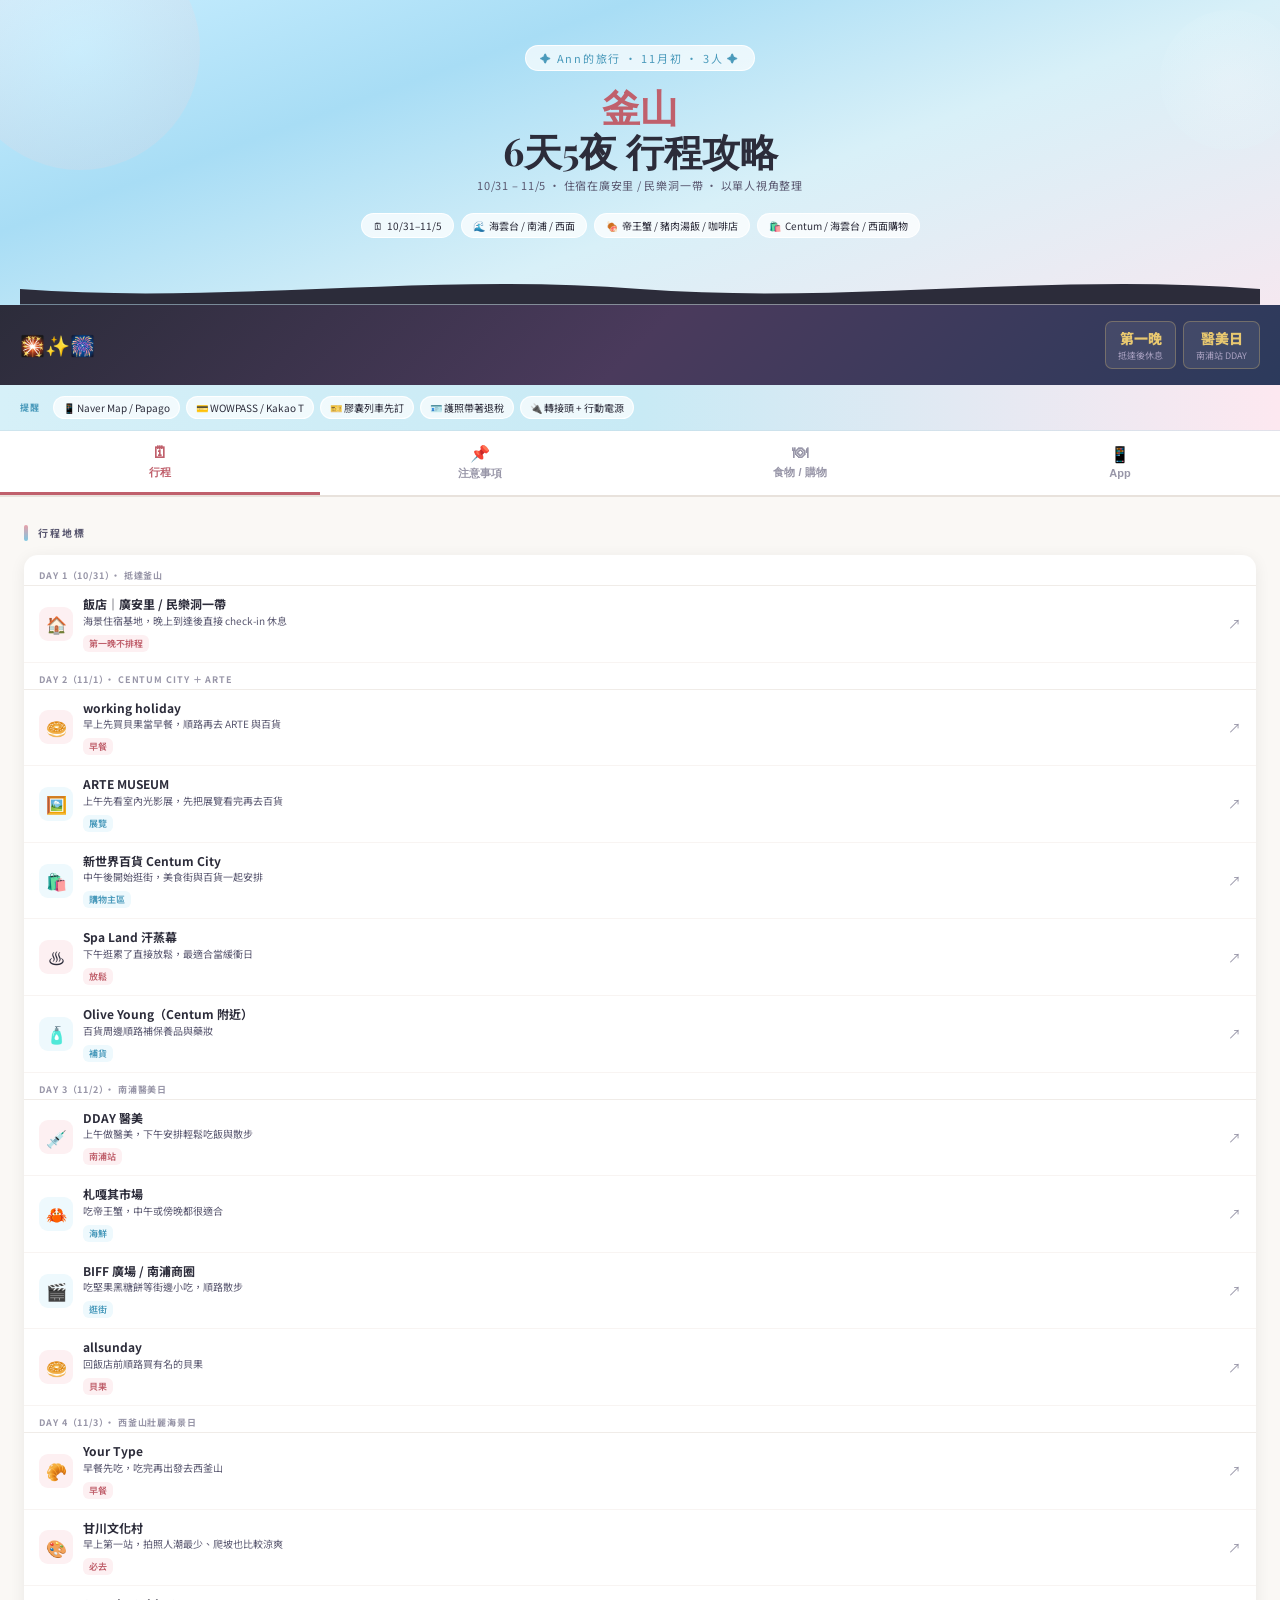
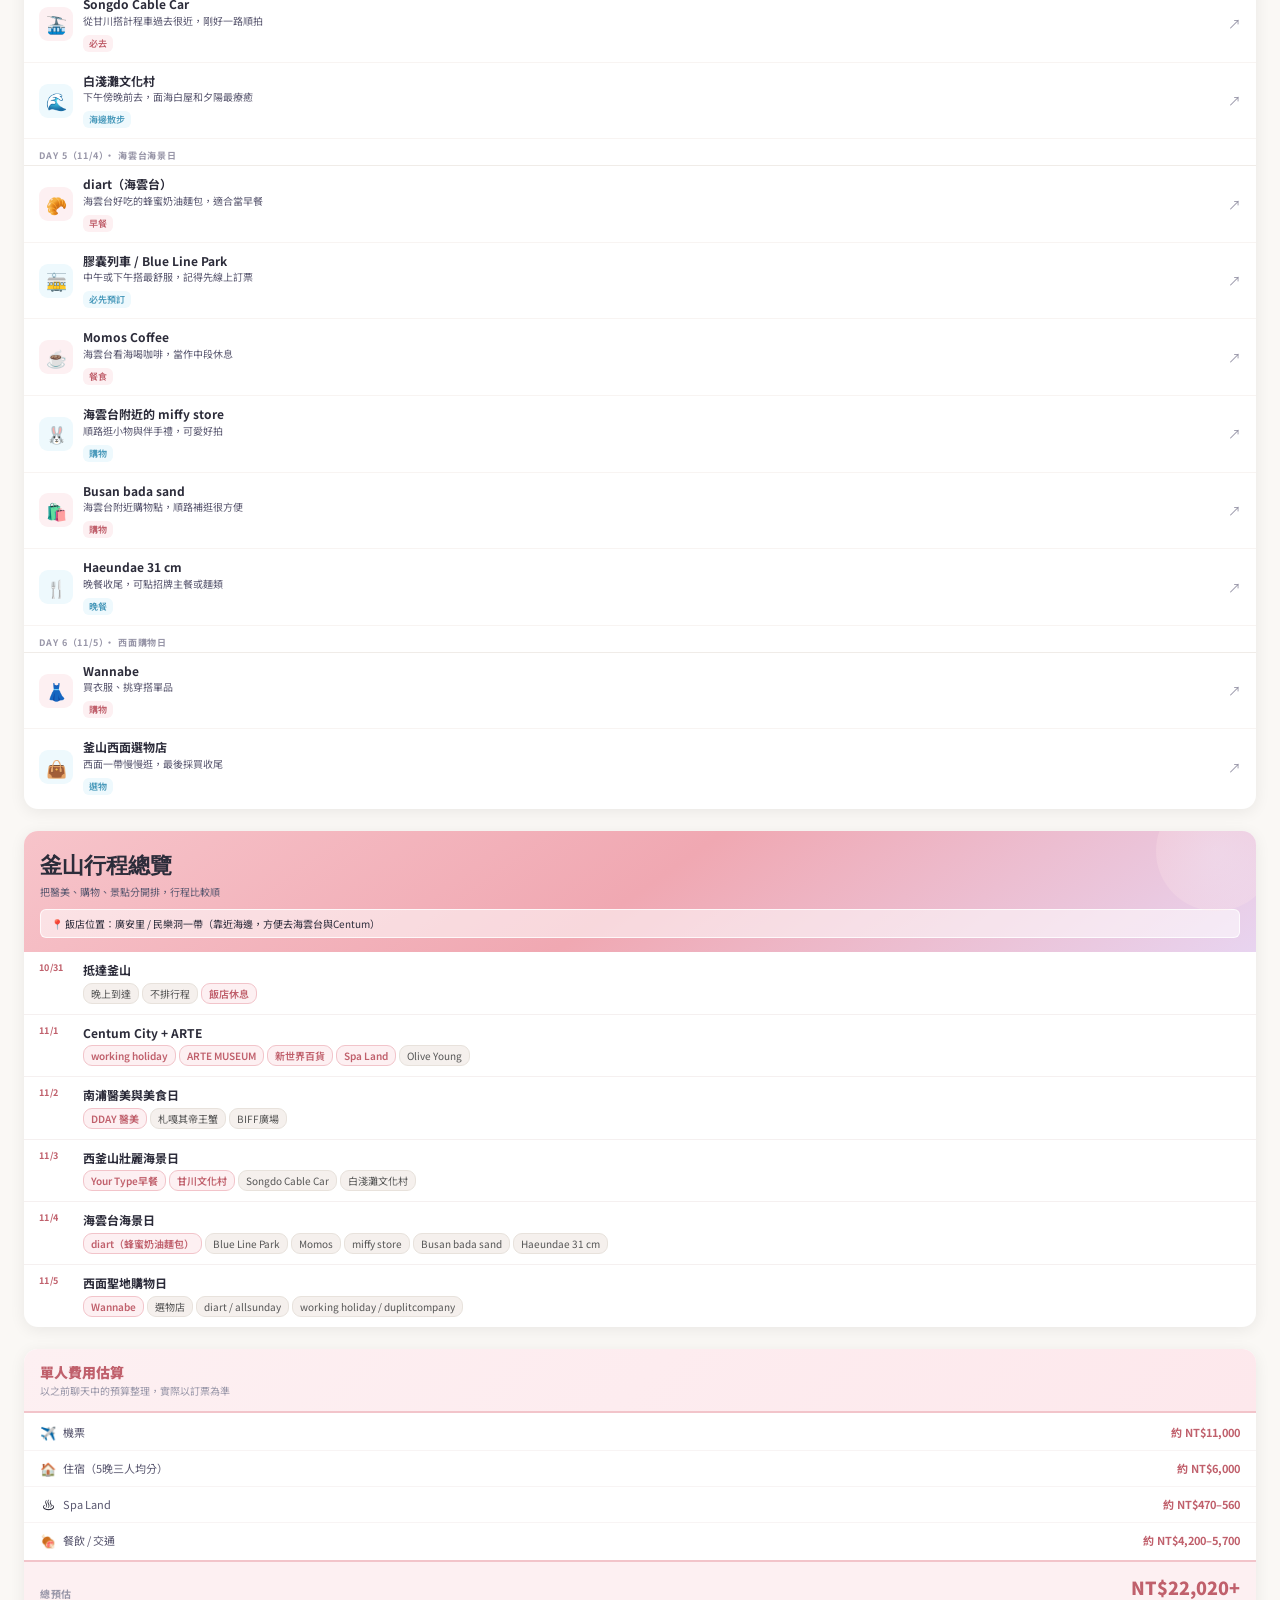
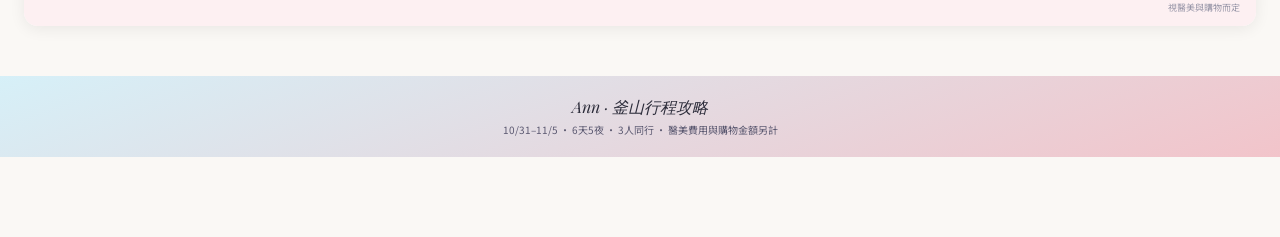
==== commit 821689b7: "候選人名冊移至 /taichung/ 子頁面，還原首頁為釜山行程攻略 首頁維持原本的釜山旅遊行程內容不變；台中候選人名冊改放 /taichung/（index.html + css/js/data），" ====
--- a/index.html
+++ b/index.html
@@ -3,31 +3,396 @@
 <head>
 <meta charset="UTF-8">
 <meta name="viewport" content="width=device-width, initial-scale=1.0">
-<title>台中候選人名冊 · 2026市長選舉</title>
-<link rel="stylesheet" href="css/style.css">
+<title>Ann · 釜山行程攻略</title>
+<style>
+@import url('https://fonts.googleapis.com/css2?family=Noto+Sans+TC:wght@300;400;500;700;900&family=Playfair+Display:ital,wght@0,700;1,400&display=swap');
+*{margin:0;padding:0;box-sizing:border-box;}
+:root{
+  --ocean-deep:#4a9abb;--ocean-mid:#7ec8e3;--ocean-light:#d6f0f8;--ocean-foam:#eef9fd;
+  --busan-rose:#e8a0a8;--busan-petal:#f2c4ca;--busan-blush:#fdf0f2;--busan-deep:#c0606c;
+  --white:#fff;--sand:#faf8f5;--shell:#f5f0ed;--border:#e8e2dc;
+  --ink:#2c2c3a;--ink-soft:#5a5870;--ink-faint:#9896a8;
+  --gold:#d4a843;--purple-deep:#4a3a5c;
+}
+body{font-family:'Noto Sans TC',sans-serif;background:var(--sand);color:var(--ink);padding-bottom:80px;}
+.hero{background:linear-gradient(160deg,#c8eeff 0%,#a8ddf5 30%,#d8f0f8 60%,#f5e8f0 100%);padding:44px 20px 0;text-align:center;position:relative;overflow:hidden;}
+.hero::before{content:'';position:absolute;width:240px;height:240px;border-radius:50%;background:radial-gradient(circle,#fff,var(--busan-petal));top:-70px;left:-40px;opacity:.2;}
+.hero::after{content:'';position:absolute;width:140px;height:140px;border-radius:50%;background:radial-gradient(circle,#fff,var(--ocean-light));top:10px;right:-20px;opacity:.2;}
+.hero-inner{position:relative;z-index:1;}
+.hero-tag{display:inline-block;background:rgba(255,255,255,.7);border:1px solid rgba(255,255,255,.9);border-radius:20px;font-size:11px;letter-spacing:.16em;color:var(--ocean-deep);padding:4px 14px;margin-bottom:14px;}
+.hero-title{font-family:'Playfair Display',serif;font-size:32px;font-weight:700;line-height:1.15;color:var(--ink);margin-bottom:5px;}
+.hero-title .bw{color:var(--busan-deep);}
+.hero-subtitle{font-size:11px;color:var(--ink-soft);letter-spacing:.07em;margin-bottom:20px;}
+.hero-pills{display:flex;justify-content:center;gap:7px;flex-wrap:wrap;margin-bottom:28px;}
+.hero-pill{background:rgba(255,255,255,.75);border:1px solid rgba(255,255,255,.95);border-radius:18px;padding:4px 11px;font-size:10px;color:var(--ink);display:flex;align-items:center;gap:4px;}
+.wave-top{width:100%;overflow:hidden;line-height:0;margin-top:-1px;}
+.wave-top svg{display:block;width:100%;}
+.fw-banner{background:linear-gradient(135deg,#2c2c3a,#4a3a5c,#2c3a5c);padding:16px 20px;display:flex;flex-wrap:wrap;gap:12px;align-items:center;position:relative;overflow:hidden;}
+.fw-top{display:flex;align-items:center;gap:10px;flex:1;min-width:180px;}
+.fw-emoji{font-size:20px;flex-shrink:0;}
+.fw-title-block h3{font-size:9px;letter-spacing:.16em;text-transform:uppercase;color:#e8c870;margin-bottom:2px;}
+.fw-title-block h2{font-size:14px;font-weight:700;color:#fff;line-height:1.3;text-shadow:0 0 18px rgba(232,200,112,.3);}
+.fw-title-block p{font-size:10px;color:#a8a0c0;margin-top:2px;}
+.fw-pills{display:flex;gap:7px;flex-wrap:wrap;}
+.fw-pill{background:rgba(255,255,255,.08);border:1px solid rgba(232,200,112,.3);border-radius:7px;padding:6px 12px;text-align:center;}
+.fw-pill .fval{font-size:14px;font-weight:900;color:#e8c870;}
+.fw-pill .flbl{font-size:9px;color:#a8a0c0;margin-top:1px;}
+.weather-strip{background:linear-gradient(90deg,var(--ocean-light),#c8eaf5,#fde8f0);border-bottom:1px solid rgba(200,220,230,.5);padding:11px 20px;display:flex;align-items:center;gap:12px;flex-wrap:wrap;}
+.weather-label{font-size:9px;letter-spacing:.16em;color:var(--ocean-deep);text-transform:uppercase;font-weight:700;flex-shrink:0;}
+.weather-chips{display:flex;gap:6px;flex-wrap:wrap;}
+.weather-chip{display:flex;align-items:center;gap:3px;background:rgba(255,255,255,.7);border:1px solid rgba(255,255,255,.95);border-radius:13px;padding:3px 9px;font-size:10px;}
+.tab-nav{position:sticky;top:0;z-index:100;background:var(--white);border-bottom:2px solid var(--border);display:flex;overflow-x:auto;-webkit-overflow-scrolling:touch;scrollbar-width:none;}
+.tab-nav::-webkit-scrollbar{display:none;}
+.tab-btn{flex:1;min-width:80px;padding:13px 6px 11px;text-align:center;font-size:11px;font-weight:700;color:var(--ink-faint);border:none;background:none;cursor:pointer;border-bottom:3px solid transparent;white-space:nowrap;transition:color .2s,border-color .2s;}
+.tab-btn.active{color:var(--busan-deep);border-bottom-color:var(--busan-deep);}
+.tab-btn .t-icon{font-size:16px;display:block;margin-bottom:3px;}
+.page{display:none;padding:20px 16px;}
+.page.active{display:block;}
+.sec-head{display:flex;align-items:center;gap:10px;margin-bottom:14px;margin-top:20px;}
+.sec-head:first-child{margin-top:0;}
+.sec-head::before{content:'';width:4px;height:16px;border-radius:2px;background:linear-gradient(to bottom,var(--busan-rose),var(--ocean-mid));flex-shrink:0;}
+.sec-head h2{font-size:10px;letter-spacing:.2em;text-transform:uppercase;color:var(--ink-soft);font-weight:700;}
+.landmark-grid{background:#fff;border-radius:14px;box-shadow:0 3px 16px rgba(0,0,0,.07);padding:4px 0;margin-bottom:22px;}
+.landmark-day{padding:7px 15px 3px;font-size:9px;font-weight:700;letter-spacing:.1em;text-transform:uppercase;color:var(--ink-faint);border-bottom:1px solid #f0ece8;margin-top:3px;}
+.landmark-item{display:flex;align-items:center;padding:10px 15px;border-bottom:1px solid #f8f4f2;gap:10px;cursor:pointer;text-decoration:none;color:inherit;}
+.landmark-item:last-child{border-bottom:none;}
+.lm-icon{width:34px;height:34px;border-radius:9px;display:flex;align-items:center;justify-content:center;font-size:17px;flex-shrink:0;}
+.lm-icon.busan{background:var(--busan-blush);}
+.lm-icon.ocean{background:var(--ocean-foam);}
+.lm-info{flex:1;}
+.lm-name{font-size:12px;font-weight:700;color:var(--ink);line-height:1.3;}
+.lm-sub{font-size:10px;color:var(--ink-soft);margin-top:1px;}
+.lm-tag{font-size:9px;padding:2px 6px;border-radius:6px;margin-top:3px;display:inline-block;font-weight:600;}
+.lm-tag.b{background:var(--busan-blush);color:var(--busan-deep);}
+.lm-tag.o{background:var(--ocean-foam);color:var(--ocean-deep);}
+.lm-arrow{font-size:13px;color:var(--ink-faint);flex-shrink:0;}
+.itin-card,.cost-card,.card{background:#fff;border-radius:14px;overflow:hidden;box-shadow:0 3px 16px rgba(0,0,0,.07);margin-bottom:22px;}
+.itin-header{padding:18px 16px 14px;background:linear-gradient(145deg,#f7c4ca,#f0a8b2,#e8d4f0);position:relative;overflow:hidden;}
+.itin-header::before{content:'';position:absolute;width:120px;height:120px;border-radius:50%;background:radial-gradient(circle,#fff,#ffdde0);top:-40px;right:-20px;opacity:.25;}
+.itin-name{font-family:'Playfair Display',serif;font-size:22px;font-weight:700;color:var(--ink);}
+.itin-sub{font-size:10px;color:var(--ink-soft);margin-top:3px;}
+.itin-hotel{margin-top:10px;background:rgba(255,255,255,.55);border:1px solid rgba(255,255,255,.8);border-radius:6px;padding:6px 10px;font-size:10px;color:var(--ink);}
+.day-row{display:grid;grid-template-columns:44px 1fr;padding:10px 15px;border-bottom:1px solid #f5f0f0;}
+.day-row:last-child{border-bottom:none;}
+.day-label{font-size:9px;font-weight:700;letter-spacing:.04em;color:var(--busan-deep);line-height:1.4;text-transform:uppercase;}
+.day-title{font-size:12px;font-weight:700;color:var(--ink);margin-bottom:5px;line-height:1.3;}
+.chips{display:flex;flex-wrap:wrap;gap:3px;}
+.chip{font-size:10px;padding:2px 7px;border-radius:9px;}
+.cp{background:var(--shell);border:1px solid var(--border);color:#555;}
+.cb{background:var(--busan-blush);border:1px solid var(--busan-petal);color:var(--busan-deep);font-weight:600;}
+.co{background:var(--ocean-foam);border:1px solid var(--ocean-light);color:var(--ocean-deep);font-weight:600;}
+.cost-hdr{padding:13px 16px;background:linear-gradient(135deg,var(--busan-blush),#fde8ec);border-bottom:2px solid var(--busan-petal);}
+.cost-dest{font-size:14px;font-weight:900;color:var(--busan-deep);}
+.cost-per{font-size:10px;color:var(--ink-faint);margin-top:1px;}
+.cost-rows{padding:2px 0;}
+.cost-row{display:flex;align-items:center;padding:8px 16px;border-bottom:1px solid #f8f4f4;gap:7px;}
+.cost-row:last-child{border-bottom:none;}
+.cost-row .ic{font-size:13px;flex-shrink:0;width:16px;text-align:center;}
+.cost-row .lbl{flex:1;color:var(--ink-soft);font-size:11px;}
+.cost-row .val{font-weight:700;font-size:11px;text-align:right;white-space:nowrap;color:var(--busan-deep);}
+.cost-tot{display:flex;align-items:center;justify-content:space-between;padding:12px 16px;border-top:2px solid var(--busan-petal);background:var(--busan-blush);}
+.tot-lbl{font-size:10px;font-weight:700;text-transform:uppercase;letter-spacing:.07em;color:var(--ink-faint);}
+.tot-amt{font-size:18px;font-weight:900;color:var(--busan-deep);}
+.tot-rng{font-size:9px;color:var(--ink-faint);text-align:right;margin-top:1px;}
+.med-intro{background:linear-gradient(135deg,var(--busan-blush),var(--ocean-foam));border-radius:12px;padding:14px;margin-bottom:16px;border:1px solid var(--border);}
+.med-intro p{font-size:11px;line-height:1.7;color:var(--ink-soft);}
+.med-intro strong{color:var(--ink);}
+.med-cat-header{display:flex;align-items:center;gap:8px;margin-bottom:10px;margin-top:18px;}
+.med-cat-dot{width:9px;height:9px;border-radius:50%;flex-shrink:0;}
+.med-cat-title{font-size:10px;font-weight:700;letter-spacing:.08em;text-transform:uppercase;color:var(--ink);}
+.med-cards{display:flex;flex-direction:column;gap:8px;}
+.med-card{background:#fff;border-radius:11px;box-shadow:0 2px 10px rgba(0,0,0,.05);overflow:hidden;display:grid;grid-template-columns:3px 1fr;border:1px solid var(--border);}
+.med-card-bar{width:3px;}
+.med-card-body{padding:11px 13px;}
+.med-card-top{display:flex;align-items:flex-start;justify-content:space-between;gap:8px;margin-bottom:5px;}
+.med-name{font-size:12px;font-weight:700;color:var(--ink);line-height:1.3;}
+.med-price{font-size:10px;color:var(--ink-faint);font-weight:500;white-space:nowrap;flex-shrink:0;}
+.med-row{display:flex;gap:5px;flex-wrap:wrap;margin-bottom:5px;}
+.med-badge{font-size:9px;padding:2px 7px;border-radius:7px;font-weight:600;}
+.med-badge.recovery{background:#fff3e0;color:#e67e22;}
+.med-badge.pain{background:#fce4ec;color:#c0606c;}
+.med-badge.popular{background:#e8f5e9;color:#2e7d32;}
+.med-badge.note{background:var(--ocean-foam);color:var(--ocean-deep);}
+.med-desc{font-size:10px;color:var(--ink-soft);line-height:1.6;}
+.med-tip{background:linear-gradient(135deg,#fff8e1,#fff3cd);border-radius:10px;padding:12px 14px;margin-top:16px;border:1px solid #ffe0a0;}
+.med-tip-title{font-size:11px;font-weight:700;color:#b8860b;margin-bottom:6px;}
+.med-tip-body{font-size:11px;color:#666;line-height:1.7;}
+.med-clinic-cards{display:grid;grid-template-columns:1fr 1fr;gap:9px;margin-top:14px;}
+.med-clinic{background:#fff;border-radius:11px;padding:11px;box-shadow:0 2px 10px rgba(0,0,0,.05);border:1px solid var(--border);}
+.med-clinic-header{display:flex;align-items:center;gap:6px;margin-bottom:5px;}
+.med-clinic-dot{width:7px;height:7px;border-radius:50%;}
+.med-clinic-name{font-size:11px;font-weight:700;color:var(--ink);line-height:1.3;}
+.med-clinic-loc{font-size:10px;color:var(--ink-faint);margin-bottom:4px;}
+.med-clinic-tags{display:flex;flex-wrap:wrap;gap:3px;}
+.med-clinic-tag{font-size:9px;padding:2px 6px;border-radius:6px;background:var(--shell);color:var(--ink-soft);}
+.med-clinic-rating{font-size:10px;color:var(--gold);font-weight:700;margin-top:4px;}
+.clinic-links{display:flex;gap:4px;flex-wrap:wrap;margin-top:6px;}
+.clinic-link{font-size:9px;padding:2px 8px;border-radius:5px;text-decoration:none;font-weight:600;}
+.clinic-link.b{color:var(--busan-deep);background:var(--busan-blush);border:1px solid var(--busan-petal);}
+.clinic-link.o{color:var(--ocean-deep);background:var(--ocean-foam);border:1px solid var(--ocean-light);}
+.luggage-grid{display:grid;grid-template-columns:1fr 1fr;gap:8px;}
+.luggage-card{background:#fff;border-radius:11px;padding:12px;box-shadow:0 2px 10px rgba(0,0,0,.05);border:1px solid var(--border);}
+.luggage-card-title{font-size:10px;font-weight:700;color:var(--ink-soft);text-transform:uppercase;letter-spacing:.07em;margin-bottom:8px;display:flex;align-items:center;gap:5px;}
+.luggage-item{display:flex;align-items:flex-start;gap:7px;padding:4px 0;border-bottom:1px solid #f5f2ee;font-size:11px;color:var(--ink);}
+.luggage-item:last-child{border-bottom:none;}
+.luggage-item input[type=checkbox]{width:14px;height:14px;accent-color:var(--busan-deep);flex-shrink:0;margin-top:1px;cursor:pointer;}
+.luggage-item label{cursor:pointer;line-height:1.4;flex:1;}
+.luggage-item label small{display:block;font-size:9px;color:var(--ink-faint);}
+.luggage-note{background:linear-gradient(135deg,var(--busan-blush),var(--ocean-foam));border-radius:10px;padding:11px 13px;margin-top:14px;font-size:11px;line-height:1.65;color:var(--ink-soft);border:1px solid var(--border);}
+.luggage-note strong{color:var(--ink);}
+.tips-grid{display:grid;grid-template-columns:1fr 1fr;gap:10px;margin-bottom:20px;}
+.tip{background:#fff;border-radius:12px;padding:14px;box-shadow:0 2px 10px rgba(0,0,0,.05);position:relative;overflow:hidden;}
+.tip::after{content:'';position:absolute;bottom:0;left:0;right:0;height:3px;}
+.tip.ocean::after{background:linear-gradient(90deg,var(--ocean-mid),var(--ocean-light));}
+.tip.busan::after{background:linear-gradient(90deg,var(--busan-rose),var(--busan-petal));}
+.tip.dark::after{background:linear-gradient(90deg,#4a3a5c,#7ec8e3);}
+.tip-em{font-size:18px;margin-bottom:7px;}
+.tip-title{font-size:10px;font-weight:700;text-transform:uppercase;letter-spacing:.07em;color:var(--ink-soft);margin-bottom:4px;}
+.tip-body{font-size:11px;line-height:1.6;color:#555;}
+.app-cards{display:flex;flex-direction:column;gap:10px;}
+.app-card{background:#fff;border-radius:14px;padding:16px;box-shadow:0 2px 12px rgba(0,0,0,.07);border:1px solid var(--border);display:flex;gap:14px;align-items:flex-start;}
+.app-icon{width:52px;height:52px;border-radius:13px;display:flex;align-items:center;justify-content:center;font-size:26px;flex-shrink:0;}
+.app-info{flex:1;}
+.app-name{font-size:14px;font-weight:900;color:var(--ink);margin-bottom:2px;}
+.app-sub{font-size:10px;color:var(--ink-faint);margin-bottom:6px;}
+.app-desc{font-size:11px;color:var(--ink-soft);line-height:1.6;}
+.app-tags{display:flex;gap:5px;flex-wrap:wrap;margin-top:7px;}
+.app-tag{font-size:10px;padding:2px 8px;border-radius:8px;font-weight:600;}
+.app-tag.b{background:var(--busan-blush);color:var(--busan-deep);}
+.app-tag.o{background:var(--ocean-foam);color:var(--ocean-deep);}
+.app-tag.g{background:#e8f5e9;color:#2e7d32;}
+.app-tag.d{background:#ede7f6;color:#5e35b1;}
+.app-tag.y{background:#fff8e1;color:#f57f17;}
+.app-dl-row{display:flex;gap:6px;margin-top:8px;flex-wrap:wrap;}
+.app-dl-btn{font-size:10px;padding:5px 12px;border-radius:8px;text-decoration:none;font-weight:700;display:inline-flex;align-items:center;gap:4px;}
+.app-dl-btn.ios{background:#000;color:#fff;}
+.app-dl-btn.android{background:#01875f;color:#fff;}
+.footer-wave{background:linear-gradient(160deg,var(--ocean-light),var(--busan-petal));padding:20px;text-align:center;}
+.footer-brand{font-family:'Playfair Display',serif;font-size:16px;font-style:italic;color:var(--ink);margin-bottom:3px;}
+.footer-text{font-size:10px;color:var(--ink-soft);}
+.entry-section{margin-bottom:20px;}
+.entry-card{background:#fff;border-radius:14px;overflow:hidden;box-shadow:0 3px 16px rgba(0,0,0,.07);margin-bottom:14px;border:1px solid var(--border);}
+.entry-card-header{padding:14px 16px 12px;display:flex;align-items:center;gap:11px;}
+.entry-card-header.blue{background:linear-gradient(135deg,#3a7bd5,#5a9ef5);}
+.entry-card-header.orange{background:linear-gradient(135deg,#e8834a,#f0a060);}
+.entry-card-header.red{background:linear-gradient(135deg,#c0606c,#e8a0a8);}
+.entry-num{width:30px;height:30px;border-radius:50%;background:rgba(255,255,255,.25);color:#fff;font-size:14px;font-weight:900;display:flex;align-items:center;justify-content:center;flex-shrink:0;}
+.entry-header-text h3{font-size:13px;font-weight:900;color:#fff;line-height:1.2;}
+.entry-header-text p{font-size:10px;color:rgba(255,255,255,.8);margin-top:2px;}
+.entry-body{padding:12px 16px;}
+.entry-body ul{list-style:none;display:flex;flex-direction:column;gap:5px;}
+.entry-body ul li{font-size:11px;color:var(--ink-soft);padding-left:14px;position:relative;line-height:1.5;}
+.entry-body ul li::before{content:'·';position:absolute;left:0;color:var(--busan-rose);font-weight:900;}
+.entry-body ul li strong{color:var(--ink);}
+.entry-table{width:100%;border-collapse:collapse;margin-top:10px;font-size:10px;}
+.entry-table th{background:var(--shell);color:var(--ink-soft);font-weight:700;padding:6px 8px;text-align:left;border:1px solid var(--border);}
+.entry-table td{padding:6px 8px;border:1px solid var(--border);color:var(--ink);line-height:1.4;}
+.entry-table td:first-child{font-weight:600;color:var(--ink);}
+.entry-table tr:nth-child(even) td{background:#faf8f5;}
+.entry-alert{background:linear-gradient(135deg,#fff3e0,#ffe0b2);border-radius:9px;padding:10px 12px;margin-top:10px;border:1px solid #ffcc80;}
+.entry-alert p{font-size:11px;color:#e65100;line-height:1.6;}
+.entry-alert strong{font-weight:900;}
+.entry-highlight{background:linear-gradient(135deg,#e3f2fd,#bbdefb);border-radius:9px;padding:10px 12px;margin-top:10px;border:1px solid #90caf9;}
+.entry-highlight p{font-size:11px;color:#1565c0;line-height:1.6;}
+.entry-step{display:flex;align-items:flex-start;gap:10px;padding:8px 0;border-bottom:1px solid #f0ece8;}
+.entry-step:last-child{border-bottom:none;}
+.entry-step-num{width:22px;height:22px;border-radius:50%;background:linear-gradient(135deg,#3a7bd5,#5a9ef5);color:#fff;font-size:11px;font-weight:900;display:flex;align-items:center;justify-content:center;flex-shrink:0;margin-top:1px;}
+.entry-step-text{font-size:11px;color:var(--ink);line-height:1.5;}
+.entry-step-text strong{color:var(--busan-deep);}
+@media(min-width:600px){.page{padding:28px 24px;}.med-cards{display:grid;grid-template-columns:1fr 1fr;}.luggage-grid{grid-template-columns:1fr 1fr 1fr;}.tips-grid{grid-template-columns:repeat(3,1fr);}.hero-title{font-size:38px;}}
+</style>
 </head>
 <body>
-  <header class="site-header">
-    <div class="site-header-inner">
-      <div class="site-title">台中候選人名冊</div>
-      <div class="site-sub">2026年台中市長選舉・公民資訊整理專案</div>
-      <div class="site-meta" id="metaBar"></div>
-    </div>
-  </header>
-
-  <div class="disclaimer" id="disclaimerBox"></div>
-
-  <main class="wrap">
-    <div id="view"></div>
-    <p style="text-align:center;margin-top:8px;">
-      <a href="#/methodology" style="font-size:11.5px;color:var(--navy-soft);text-decoration:underline;">評分方式說明 →</a>
-    </p>
-  </main>
-
-  <footer class="site-footer">
-    本站為非官方公民資訊整理專案，資料如有錯誤歡迎依候選人詳細頁之來源連結查證後回報。正式候選人名單以中央選舉委員會公告為準。
-  </footer>
-
-  <script src="js/app.js"></script>
+<div class="hero">
+  <div class="hero-inner">
+    <div class="hero-tag">✦ Ann的旅行 · 11月初 · 3人 ✦</div>
+    <h1 class="hero-title"><span class="bw">釜山</span><br>6天5夜 行程攻略</h1>
+    <p class="hero-subtitle">10/31 – 11/5 · 住宿在廣安里 / 民樂洞一帶 · 以單人視角整理</p>
+    <div class="hero-pills">
+      <div class="hero-pill"><span>🗓</span>10/31–11/5</div>
+      <div class="hero-pill"><span>🌊</span>海雲台 / 南浦 / 西面</div>
+      <div class="hero-pill"><span>🍖</span>帝王蟹 / 豬肉湯飯 / 咖啡店</div>
+      <div class="hero-pill"><span>🛍️</span>Centum / 海雲台 / 西面購物</div>
+    </div>
+  </div>
+  <div class="wave-top">
+    <svg viewBox="0 0 1440 46" fill="none" xmlns="http://www.w3.org/2000/svg" preserveAspectRatio="none">
+      <path d="M0,28 C240,46 480,8 720,28 C960,46 1200,8 1440,28 L1440,46 L0,46 Z" fill="#2c2c3a"/>
+    </svg>
+  </div>
+</div>
+<div class="fw-banner">
+  <div class="fw-top">
+    <div class="fw-emoji">🎇✨🎆</div>
+    <div class="fw-title-block">
+    </div>
+  </div>
+  <div class="fw-pills">
+    <div class="fw-pill"><div class="fval">第一晚</div><div class="flbl">抵達後休息</div></div>
+    <div class="fw-pill"><div class="fval">醫美日</div><div class="flbl">南浦站 DDAY</div></div>
+  </div>
+</div>
+<div class="weather-strip">
+  <div class="weather-label">提醒</div>
+  <div class="weather-chips">
+    <div class="weather-chip">📱 Naver Map / Papago</div>
+    <div class="weather-chip">💳 WOWPASS / Kakao T</div>
+    <div class="weather-chip">🎫 膠囊列車先訂</div>
+    <div class="weather-chip">🪪 護照帶著退稅</div>
+    <div class="weather-chip">🔌 轉接頭 + 行動電源</div>
+  </div>
+</div>
+<div class="tab-nav" id="tabNav">
+  <button class="tab-btn active" onclick="switchTab('itinerary',this)"><span class="t-icon">🗓</span>行程</button>
+  <button class="tab-btn" onclick="switchTab('checklist',this)"><span class="t-icon">📌</span>注意事項</button>
+  <button class="tab-btn" onclick="switchTab('foodshop',this)"><span class="t-icon">🍽</span>食物 / 購物</button>
+  <button class="tab-btn" onclick="switchTab('apps',this)"><span class="t-icon">📱</span>App</button>
+</div>
+<div id="tab-itinerary" class="page active">
+  <div class="sec-head"><h2>行程地標</h2></div>
+  <div class="landmark-grid">
+    <div class="landmark-day">Day 1（10/31）· 抵達釜山</div>
+    <a class="landmark-item" href="https://maps.google.com/?q=%EA%B4%91%EC%95%88%EB%A1%9C61%EB%B2%88%EA%B8%B8%2C%EB%AF%BC%EB%9D%BD%EB%8F%99%2C%EC%88%98%EC%98%81%EA%B5%AC%2C%EB%B6%80%EC%82%B0" target="_blank"><div class="lm-icon busan">🏠</div><div class="lm-info"><div class="lm-name">飯店｜廣安里 / 民樂洞一帶</div><div class="lm-sub">海景住宿基地，晚上到達後直接 check-in 休息</div><span class="lm-tag b">第一晚不排程</span></div><div class="lm-arrow">↗</div></a>
+    <div class="landmark-day">Day 2（11/1）· Centum City ＋ ARTE</div>
+    <a class="landmark-item" href="https://maps.google.com/?q=working%20holiday%20Busan" target="_blank"><div class="lm-icon busan">🥯</div><div class="lm-info"><div class="lm-name">working holiday</div><div class="lm-sub">早上先買貝果當早餐，順路再去 ARTE 與百貨</div><span class="lm-tag b">早餐</span></div><div class="lm-arrow">↗</div></a>
+    <a class="landmark-item" href="https://maps.google.com/?q=ARTE%20MUSEUM%20Busan" target="_blank"><div class="lm-icon ocean">🖼️</div><div class="lm-info"><div class="lm-name">ARTE MUSEUM</div><div class="lm-sub">上午先看室內光影展，先把展覽看完再去百貨</div><span class="lm-tag o">展覽</span></div><div class="lm-arrow">↗</div></a>
+    <a class="landmark-item" href="https://maps.google.com/?q=Shinsegae%20Centum%20City%20Busan" target="_blank"><div class="lm-icon ocean">🛍️</div><div class="lm-info"><div class="lm-name">新世界百貨 Centum City</div><div class="lm-sub">中午後開始逛街，美食街與百貨一起安排</div><span class="lm-tag o">購物主區</span></div><div class="lm-arrow">↗</div></a>
+    <a class="landmark-item" href="https://maps.google.com/?q=Spa%20Land%20Centum%20City%20Busan" target="_blank"><div class="lm-icon busan">♨️</div><div class="lm-info"><div class="lm-name">Spa Land 汗蒸幕</div><div class="lm-sub">下午逛累了直接放鬆，最適合當緩衝日</div><span class="lm-tag b">放鬆</span></div><div class="lm-arrow">↗</div></a>
+    <a class="landmark-item" href="https://maps.google.com/?q=Olive%20Young%20Centum%20City%20Busan" target="_blank"><div class="lm-icon ocean">🧴</div><div class="lm-info"><div class="lm-name">Olive Young（Centum 附近）</div><div class="lm-sub">百貨周邊順路補保養品與藥妝</div><span class="lm-tag o">補貨</span></div><div class="lm-arrow">↗</div></a>
+    <div class="landmark-day">Day 3（11/2）· 南浦醫美日</div>
+    <a class="landmark-item" href="https://maps.google.com/?q=DDAY%20Nampo%20Busan" target="_blank"><div class="lm-icon busan">💉</div><div class="lm-info"><div class="lm-name">DDAY 醫美</div><div class="lm-sub">上午做醫美，下午安排輕鬆吃飯與散步</div><span class="lm-tag b">南浦站</span></div><div class="lm-arrow">↗</div></a>
+    <a class="landmark-item" href="https://maps.google.com/?q=Jagalchi%20Market%20Busan" target="_blank"><div class="lm-icon ocean">🦀</div><div class="lm-info"><div class="lm-name">札嘎其市場</div><div class="lm-sub">吃帝王蟹，中午或傍晚都很適合</div><span class="lm-tag o">海鮮</span></div><div class="lm-arrow">↗</div></a>
+    <a class="landmark-item" href="https://maps.google.com/?q=BIFF%20Square%20Busan" target="_blank"><div class="lm-icon ocean">🎬</div><div class="lm-info"><div class="lm-name">BIFF 廣場 / 南浦商圈</div><div class="lm-sub">吃堅果黑糖餅等街邊小吃，順路散步</div><span class="lm-tag o">逛街</span></div><div class="lm-arrow">↗</div></a>
+    <a class="landmark-item" href="https://maps.google.com/?q=allsunday%20bagel%20Busan" target="_blank"><div class="lm-icon busan">🥯</div><div class="lm-info"><div class="lm-name">allsunday</div><div class="lm-sub">回飯店前順路買有名的貝果</div><span class="lm-tag b">貝果</span></div><div class="lm-arrow">↗</div></a>
+    <div class="landmark-day">Day 4（11/3）· 西釜山壯麗海景日</div>
+    <a class="landmark-item" href="https://maps.google.com/?q=Your%20Type%20Busan" target="_blank"><div class="lm-icon busan">🥐</div><div class="lm-info"><div class="lm-name">Your Type</div><div class="lm-sub">早餐先吃，吃完再出發去西釜山</div><span class="lm-tag b">早餐</span></div><div class="lm-arrow">↗</div></a>
+    <a class="landmark-item" href="https://maps.google.com/?q=Gamcheon%20Culture%20Village%20Busan" target="_blank"><div class="lm-icon busan">🎨</div><div class="lm-info"><div class="lm-name">甘川文化村</div><div class="lm-sub">早上第一站，拍照人潮最少、爬坡也比較涼爽</div><span class="lm-tag b">必去</span></div><div class="lm-arrow">↗</div></a>
+    <a class="landmark-item" href="https://maps.google.com/?q=Songdo%20Cable%20Car%20Busan" target="_blank"><div class="lm-icon busan">🚠</div><div class="lm-info"><div class="lm-name">Songdo Cable Car</div><div class="lm-sub">從甘川搭計程車過去很近，剛好一路順拍</div><span class="lm-tag b">必去</span></div><div class="lm-arrow">↗</div></a>
+    <a class="landmark-item" href="https://maps.google.com/?q=White%20Beach%20Culture%20Village%20Busan" target="_blank"><div class="lm-icon ocean">🌊</div><div class="lm-info"><div class="lm-name">白淺灘文化村</div><div class="lm-sub">下午傍晚前去，面海白屋和夕陽最療癒</div><span class="lm-tag o">海邊散步</span></div><div class="lm-arrow">↗</div></a>
+    <div class="landmark-day">Day 5（11/4）· 海雲台海景日</div>
+    <a class="landmark-item" href="https://maps.google.com/?q=diart%20Haeundae%20Busan" target="_blank"><div class="lm-icon busan">🥐</div><div class="lm-info"><div class="lm-name">diart（海雲台）</div><div class="lm-sub">海雲台好吃的蜂蜜奶油麵包，適合當早餐</div><span class="lm-tag b">早餐</span></div><div class="lm-arrow">↗</div></a>
+    <a class="landmark-item" href="https://maps.google.com/?q=Haeundae%20Blue%20Line%20Park" target="_blank"><div class="lm-icon ocean">🚋</div><div class="lm-info"><div class="lm-name">膠囊列車 / Blue Line Park</div><div class="lm-sub">中午或下午搭最舒服，記得先線上訂票</div><span class="lm-tag o">必先預訂</span></div><div class="lm-arrow">↗</div></a>
+    <a class="landmark-item" href="https://maps.google.com/?q=Momos%20Haeundae%20Busan" target="_blank"><div class="lm-icon busan">☕</div><div class="lm-info"><div class="lm-name">Momos Coffee</div><div class="lm-sub">海雲台看海喝咖啡，當作中段休息</div><span class="lm-tag b">餐食</span></div><div class="lm-arrow">↗</div></a>
+    <a class="landmark-item" href="https://maps.google.com/?q=miffy%20store%20Haeundae%20Busan" target="_blank"><div class="lm-icon ocean">🐰</div><div class="lm-info"><div class="lm-name">海雲台附近的 miffy store</div><div class="lm-sub">順路逛小物與伴手禮，可愛好拍</div><span class="lm-tag o">購物</span></div><div class="lm-arrow">↗</div></a>
+    <a class="landmark-item" href="https://maps.google.com/?q=Busan%20Bada%20Sand" target="_blank"><div class="lm-icon busan">🛍️</div><div class="lm-info"><div class="lm-name">Busan bada sand</div><div class="lm-sub">海雲台附近購物點，順路補逛很方便</div><span class="lm-tag b">購物</span></div><div class="lm-arrow">↗</div></a>
+    <a class="landmark-item" href="https://maps.google.com/?q=Haeundae%2031cm%20Busan" target="_blank"><div class="lm-icon ocean">🍴</div><div class="lm-info"><div class="lm-name">Haeundae 31 cm</div><div class="lm-sub">晚餐收尾，可點招牌主餐或麵類</div><span class="lm-tag o">晚餐</span></div><div class="lm-arrow">↗</div></a>
+    <div class="landmark-day">Day 6（11/5）· 西面購物日</div>
+    <a class="landmark-item" href="https://maps.google.com/?q=Wannabe%20Seomyeon%20Busan" target="_blank"><div class="lm-icon busan">👗</div><div class="lm-info"><div class="lm-name">Wannabe</div><div class="lm-sub">買衣服、挑穿搭單品</div><span class="lm-tag b">購物</span></div><div class="lm-arrow">↗</div></a>
+    <a class="landmark-item" href="https://maps.google.com/?q=Seomyeon%20select%20shop%20Busan" target="_blank"><div class="lm-icon ocean">👜</div><div class="lm-info"><div class="lm-name">釜山西面選物店</div><div class="lm-sub">西面一帶慢慢逛，最後採買收尾</div><span class="lm-tag o">選物</span></div><div class="lm-arrow">↗</div></a>
+  </div>
+  <div class="cost-card">
+    <div class="itin-header"><div class="itin-name">釜山行程總覽</div><div class="itin-sub">把醫美、購物、景點分開排，行程比較順</div><div class="itin-hotel">📍 飯店位置：廣安里 / 民樂洞一帶（靠近海邊，方便去海雲台與Centum）</div></div>
+    <div class="day-row"><div class="day-label">10/31</div><div><div class="day-title">抵達釜山</div><div class="chips"><span class="chip cp">晚上到達</span><span class="chip cp">不排行程</span><span class="chip cb">飯店休息</span></div></div></div>
+    <div class="day-row"><div class="day-label">11/1</div><div><div class="day-title">Centum City + ARTE</div><div class="chips"><span class="chip cb">working holiday</span><span class="chip cb">ARTE MUSEUM</span><span class="chip cb">新世界百貨</span><span class="chip cb">Spa Land</span><span class="chip cp">Olive Young</span></div></div></div>
+    <div class="day-row"><div class="day-label">11/2</div><div><div class="day-title">南浦醫美與美食日</div><div class="chips"><span class="chip cb">DDAY 醫美</span><span class="chip cp">札嘎其帝王蟹</span><span class="chip cp">BIFF廣場</span></div></div></div>
+    <div class="day-row"><div class="day-label">11/3</div><div><div class="day-title">西釜山壯麗海景日</div><div class="chips"><span class="chip cb">Your Type早餐</span><span class="chip cb">甘川文化村</span><span class="chip cp">Songdo Cable Car</span><span class="chip cp">白淺灘文化村</span></div></div></div>
+    <div class="day-row"><div class="day-label">11/4</div><div><div class="day-title">海雲台海景日</div><div class="chips"><span class="chip cb">diart（蜂蜜奶油麵包）</span><span class="chip cp">Blue Line Park</span><span class="chip cp">Momos</span><span class="chip cp">miffy store</span><span class="chip cp">Busan bada sand</span><span class="chip cp">Haeundae 31 cm</span></div></div></div>
+    <div class="day-row"><div class="day-label">11/5</div><div><div class="day-title">西面聖地購物日</div><div class="chips"><span class="chip cb">Wannabe</span><span class="chip cp">選物店</span><span class="chip cp">diart / allsunday</span><span class="chip cp">working holiday / duplitcompany</span></div></div></div>
+  </div>
+  <div class="cost-card">
+    <div class="cost-hdr"><div class="cost-dest">單人費用估算</div><div class="cost-per">以之前聊天中的預算整理，實際以訂票為準</div></div>
+    <div class="cost-rows">
+      <div class="cost-row"><span class="ic">✈️</span><span class="lbl">機票</span><span class="val">約 NT$11,000</span></div>
+      <div class="cost-row"><span class="ic">🏠</span><span class="lbl">住宿（5晚三人均分）</span><span class="val">約 NT$6,000</span></div>
+      <div class="cost-row"><span class="ic">♨️</span><span class="lbl">Spa Land</span><span class="val">約 NT$470–560</span></div>
+      <div class="cost-row"><span class="ic">🍖</span><span class="lbl">餐飲 / 交通</span><span class="val">約 NT$4,200–5,700</span></div>
+    </div>
+    <div class="cost-tot"><div><div class="tot-lbl">總預估</div></div><div style="text-align:right"><div class="tot-amt">NT$22,020+</div><div class="tot-rng">視醫美與購物而定</div></div></div>
+  </div>
+</div>
+<div id="tab-checklist" class="page">
+  <div class="sec-head" style="margin-top:0"><h2>行前注意事項</h2></div>
+  <div class="entry-card">
+    <div class="entry-card-header blue"><div class="entry-num">★</div><div class="entry-header-text"><h3>一定要先裝的 App</h3><p>釜山自由行最實用工具</p></div></div>
+    <div class="entry-body">
+      <ul>
+        <li><strong>Naver Map</strong>：韓國導航最準</li>
+        <li><strong>Naver Translate / Papago</strong>：翻譯最實用</li>
+        <li><strong>Kakao T / Uber</strong>：叫車</li>
+        <li><strong>WOWPASS</strong>：交通 / 付款 / 換匯</li>
+        <li><strong>Blue Line Park</strong>：膠囊列車先預約</li>
+      </ul>
+    </div>
+  </div>
+  <div class="entry-card">
+    <div class="entry-card-header orange"><div class="entry-num">1</div><div class="entry-header-text"><h3>行李與使用提醒</h3><p>出發前先確認</p></div></div>
+    <div class="entry-body">
+      <ul>
+        <li><strong>護照</strong>與信用卡帶好，退稅要用</li>
+        <li><strong>行動電源</strong>隨身帶，不要託運</li>
+        <li><strong>韓國轉接頭</strong>記得準備</li>
+        <li><strong>Spa Land</strong> 排在醫美之前</li>
+        <li><strong>醫美日</strong>行程排鬆一點，下午不要太累</li>
+      </ul>
+    </div>
+  </div>
+  <div class="entry-card">
+    <div class="entry-card-header red"><div class="entry-num">2</div><div class="entry-header-text"><h3>吃東西與走路節奏</h3><p>把路線排在同區域比較順</p></div></div>
+    <div class="entry-body">
+      <ul>
+        <li>海雲台那天可以把 <strong>Momos / miffy store / Haeundae 31 cm</strong> 一次解決</li>
+        <li>南浦那天建議 <strong>醫美 + 札嘎其 + BIFF</strong> 一起排</li>
+        <li>西面那天就專心 <strong>Wannabe + 選物店 + 咖啡店</strong></li>
+      </ul>
+    </div>
+  </div>
+</div>
+<div id="tab-foodshop" class="page">
+  <div class="sec-head" style="margin-top:0"><h2>食物 / 購物清單</h2></div>
+  <div class="card" style="padding:14px 14px 10px;">
+    <div class="sec-head" style="margin-top:0"><h2>美食</h2></div>
+    <div class="chips">
+      <span class="chip cb">83haechi</span>
+      <span class="chip cb">Momos</span>
+      <span class="chip cb">水邊最高豬肉湯飯</span>
+      <span class="chip cb">札嘎其帝王蟹</span>
+      <span class="chip cb">Haeundae 31 cm</span>
+      <span class="chip cb">diart</span>
+      <span class="chip cb">allsunday</span>
+      <span class="chip cb">working holiday</span>
+      <span class="chip cb">duplitcompany</span>
+    </div>
+  </div>
+  <div class="card" style="padding:14px 14px 10px;">
+    <div class="sec-head" style="margin-top:0"><h2>購物</h2></div>
+    <div class="chips">
+      <span class="chip co">Wannabe</span>
+      <span class="chip co">釜山西面選物店</span>
+      <span class="chip co">海雲台 miffy store</span>
+      <span class="chip co">Busan bada sand</span>
+      <span class="chip co">Centum City 百貨</span>
+    </div>
+  </div>
+  <div class="card" style="padding:14px 14px 10px;">
+    <div class="sec-head" style="margin-top:0"><h2>必去</h2></div>
+    <div class="chips">
+      <span class="chip cp">甘山洞文化村</span>
+      <span class="chip cp">Songdo Cable Car</span>
+      <span class="chip cp">膠囊列車</span>
+      <span class="chip cp">ARTE MUSEUM</span>
+      <span class="chip cp">白淺灘文化村</span>
+      <span class="chip cp">札嘎其市場</span>
+    </div>
+  </div>
+</div>
+<div id="tab-apps" class="page">
+  <div class="sec-head" style="margin-top:0"><h2>必裝手機 App</h2></div>
+  <div class="app-cards">
+    <div class="app-card"><div class="app-icon" style="background:linear-gradient(135deg,#03c75a,#02a34b);">🗺️</div><div class="app-info"><div class="app-name">Naver Map 네이버 지도</div><div class="app-sub">韓國最準確的導航 App</div><div class="app-desc">韓國境內比 Google Maps 更準，公車、地鐵、步行路線完整，釜山交通必備。</div><div class="app-tags"><span class="app-tag g">公車路線</span><span class="app-tag g">地鐵時刻</span><span class="app-tag o">支援中文</span></div></div></div>
+    <div class="app-card"><div class="app-icon" style="background:linear-gradient(135deg,#ff6b35,#ff8c42);">💳</div><div class="app-info"><div class="app-name">Wow Pass</div><div class="app-sub">交通 + 換匯 + 消費卡</div><div class="app-desc">整合交通卡與付款卡，韓國超商、地鐵、公車可用。</div><div class="app-tags"><span class="app-tag y">即時換匯</span><span class="app-tag g">地鐵/公車</span><span class="app-tag b">台灣卡儲值</span></div></div></div>
+    <div class="app-card"><div class="app-icon" style="background:linear-gradient(135deg,#fee500,#f0d800);">💬</div><div class="app-info"><div class="app-name">KakaoTalk 카카오톡</div><div class="app-sub">韓國通訊 / 叫車</div><div class="app-desc">診所確認、Airbnb 聯繫、Kakao T 叫車都會用到。</div><div class="app-tags"><span class="app-tag y">通訊聯絡</span><span class="app-tag d">叫車</span><span class="app-tag b">預約確認</span></div></div></div>
+    <div class="app-card"><div class="app-icon" style="background:linear-gradient(135deg,#4a9abb,#7ec8e3);">🌐</div><div class="app-info"><div class="app-name">Papago 파파고</div><div class="app-sub">Naver 出品翻譯</div><div class="app-desc">韓文翻譯比 Google 更準，拍菜單、看診所說明很好用。</div><div class="app-tags"><span class="app-tag g">相機翻譯</span><span class="app-tag o">語音對話</span><span class="app-tag b">看菜單必備</span></div></div></div>
+  </div>
+</div>
+<div class="footer-wave"><div class="footer-brand">Ann · 釜山行程攻略</div><div class="footer-text">10/31–11/5 · 6天5夜 · 3人同行 · 醫美費用與購物金額另計</div></div>
+<script>
+function switchTab(tabId, btn) {
+  document.querySelectorAll('.page').forEach(p => p.classList.remove('active'));
+  document.querySelectorAll('.tab-btn').forEach(b => b.classList.remove('active'));
+  document.getElementById('tab-' + tabId).classList.add('active');
+  btn.classList.add('active');
+  window.scrollTo({top: document.querySelector('.tab-nav').offsetTop - 4, behavior: 'smooth'});
+}
+</script>
 </body>
-</html>
+</html>
